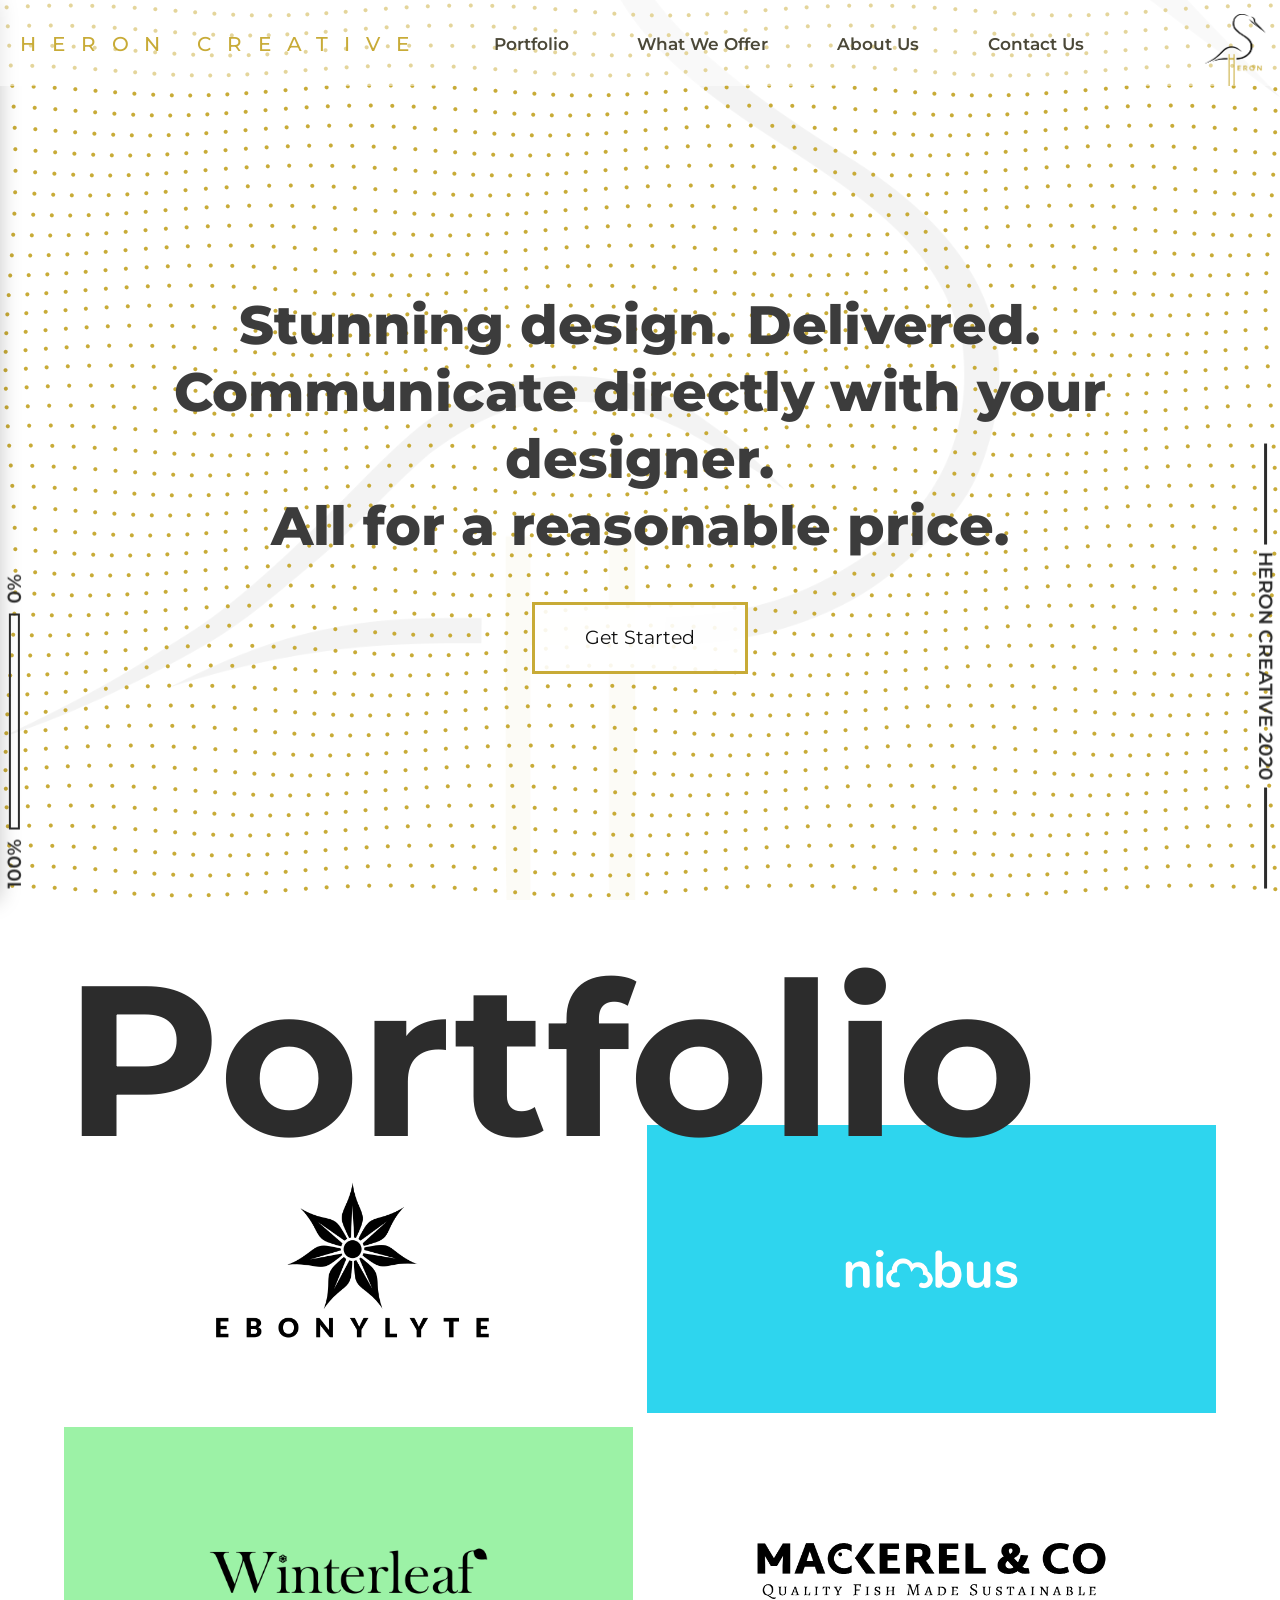
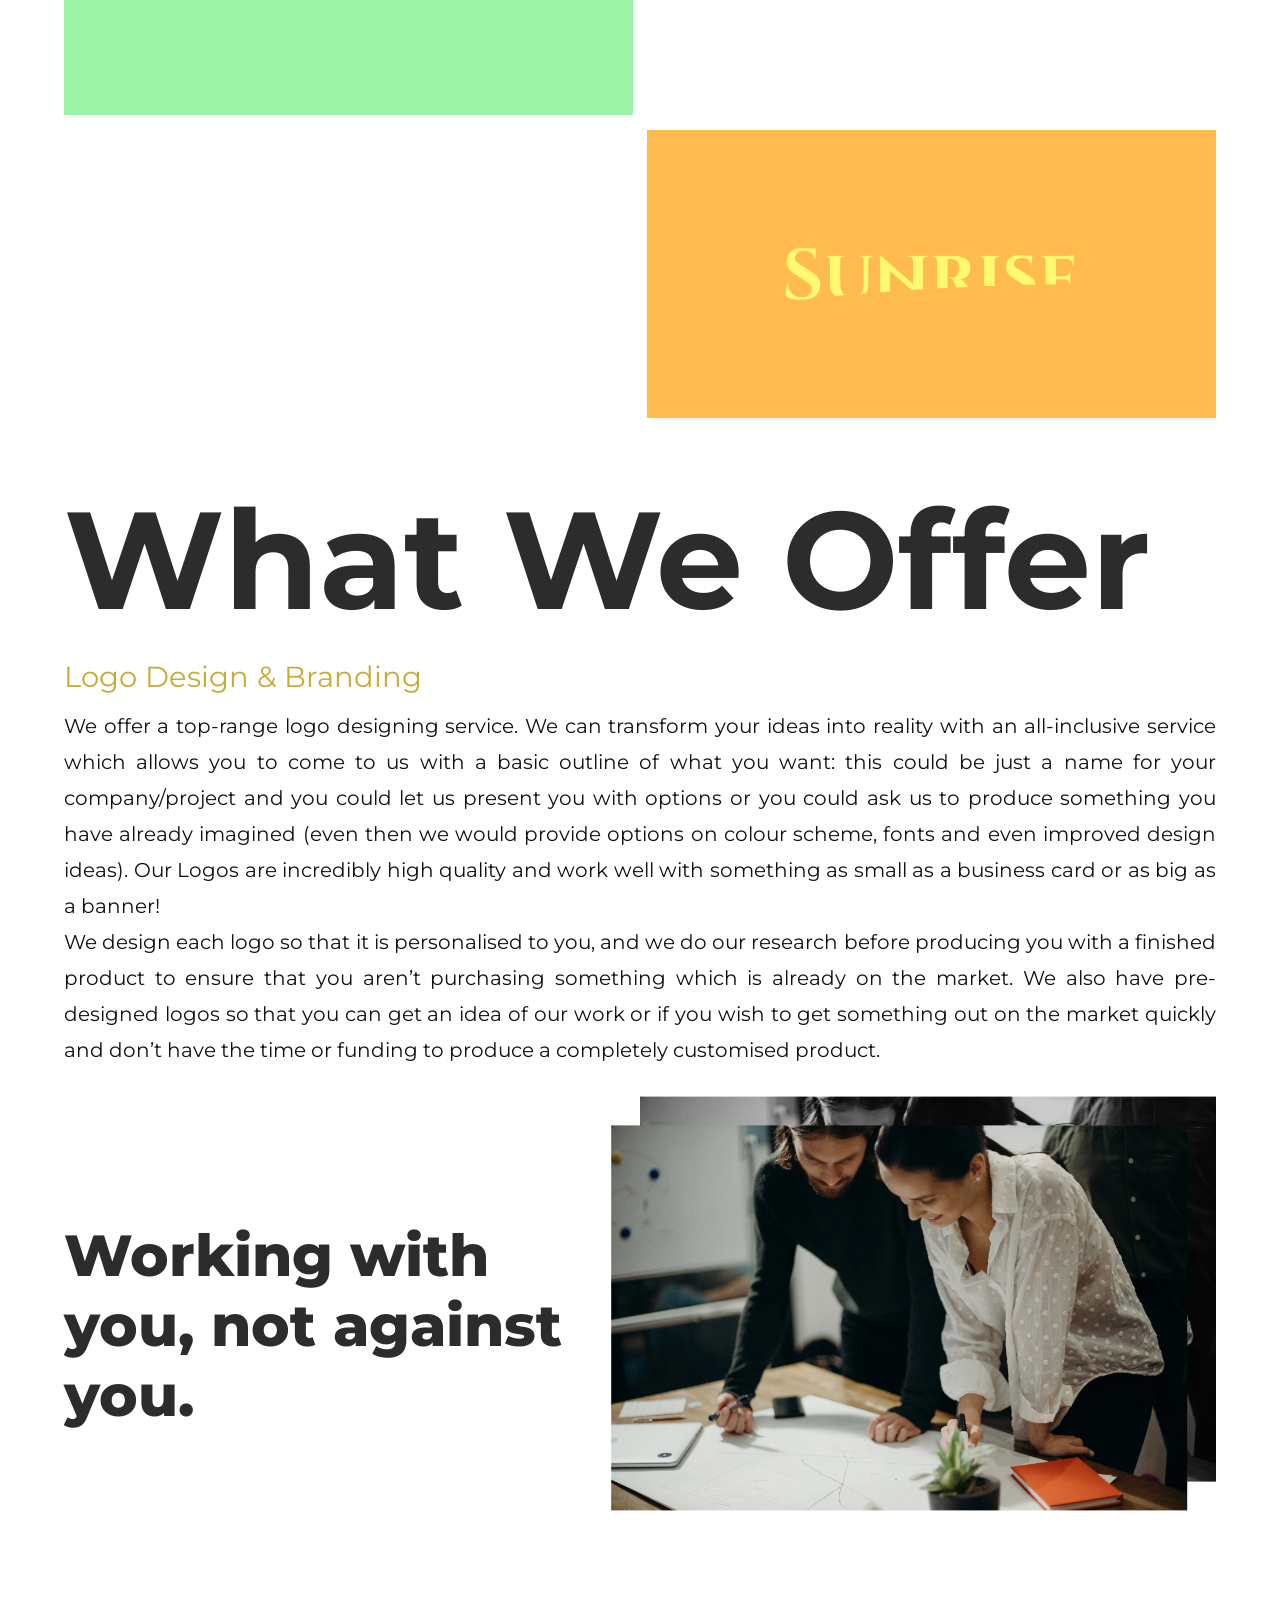
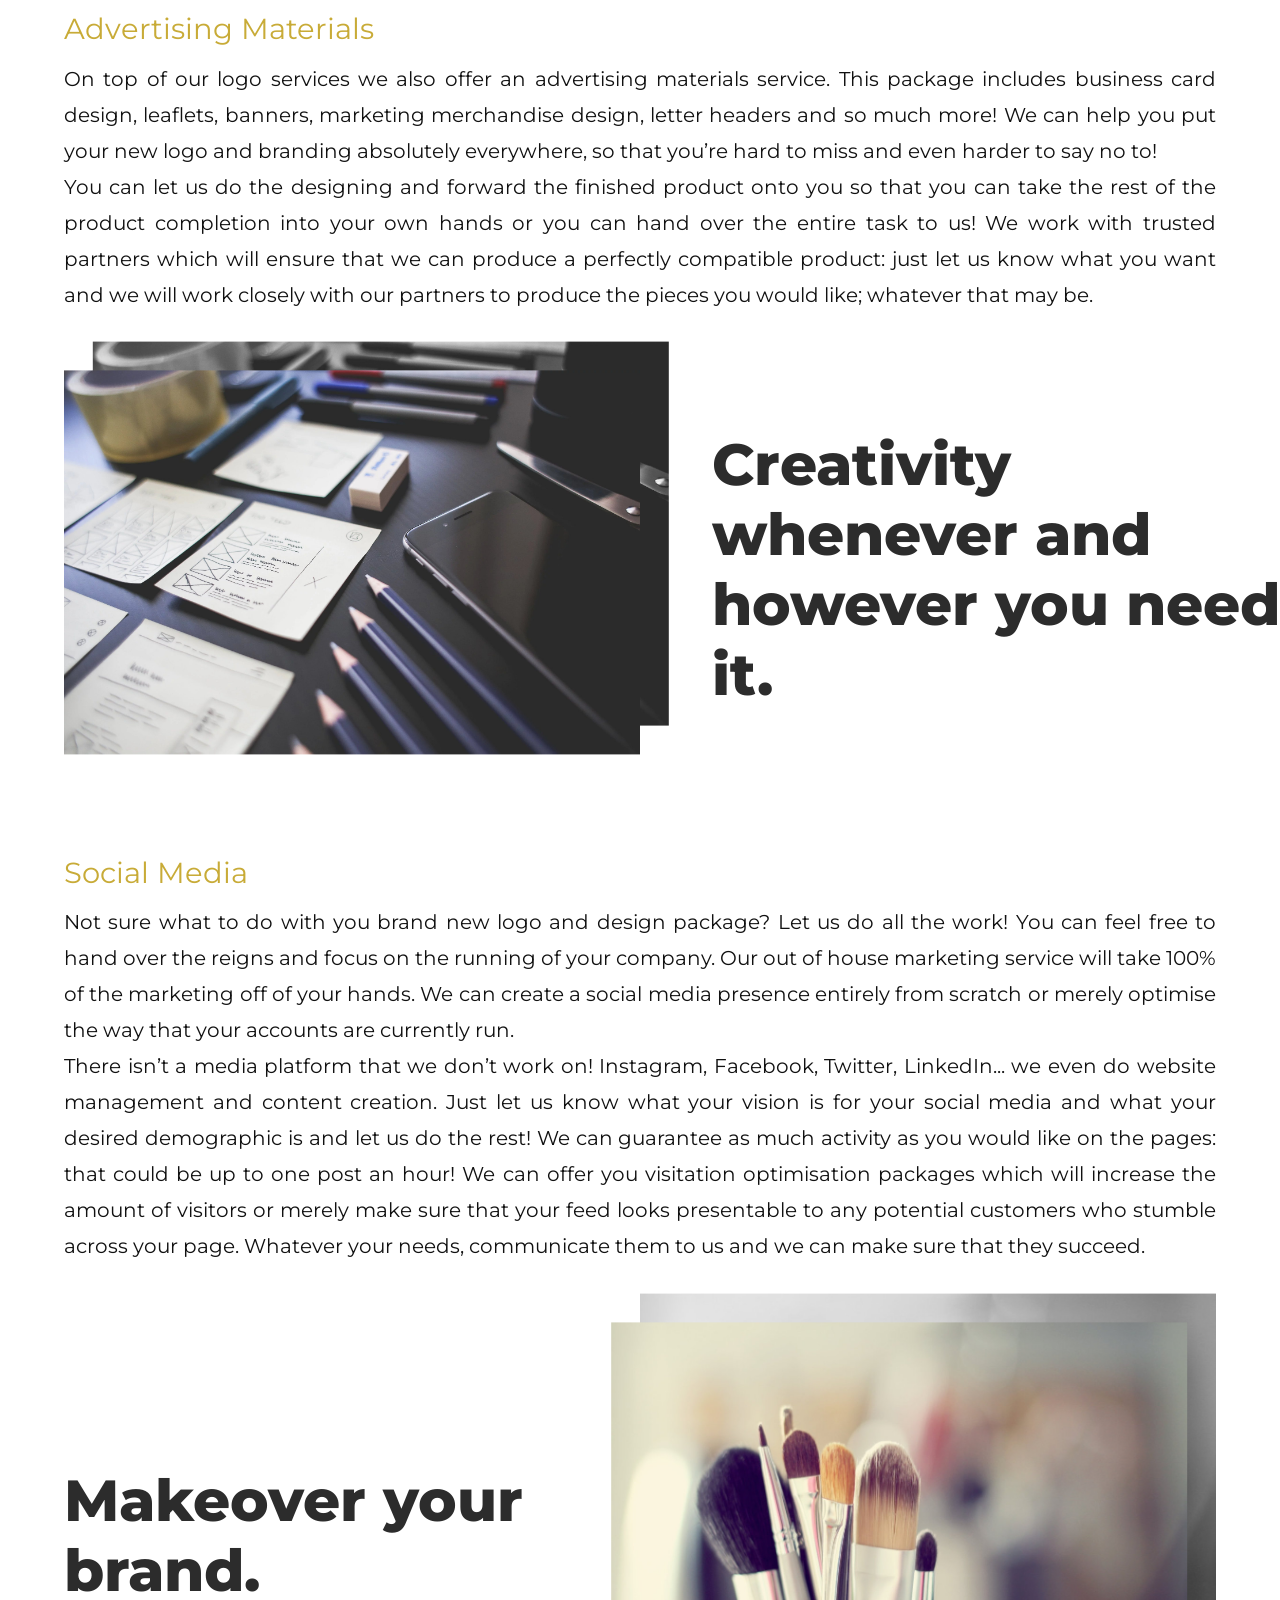
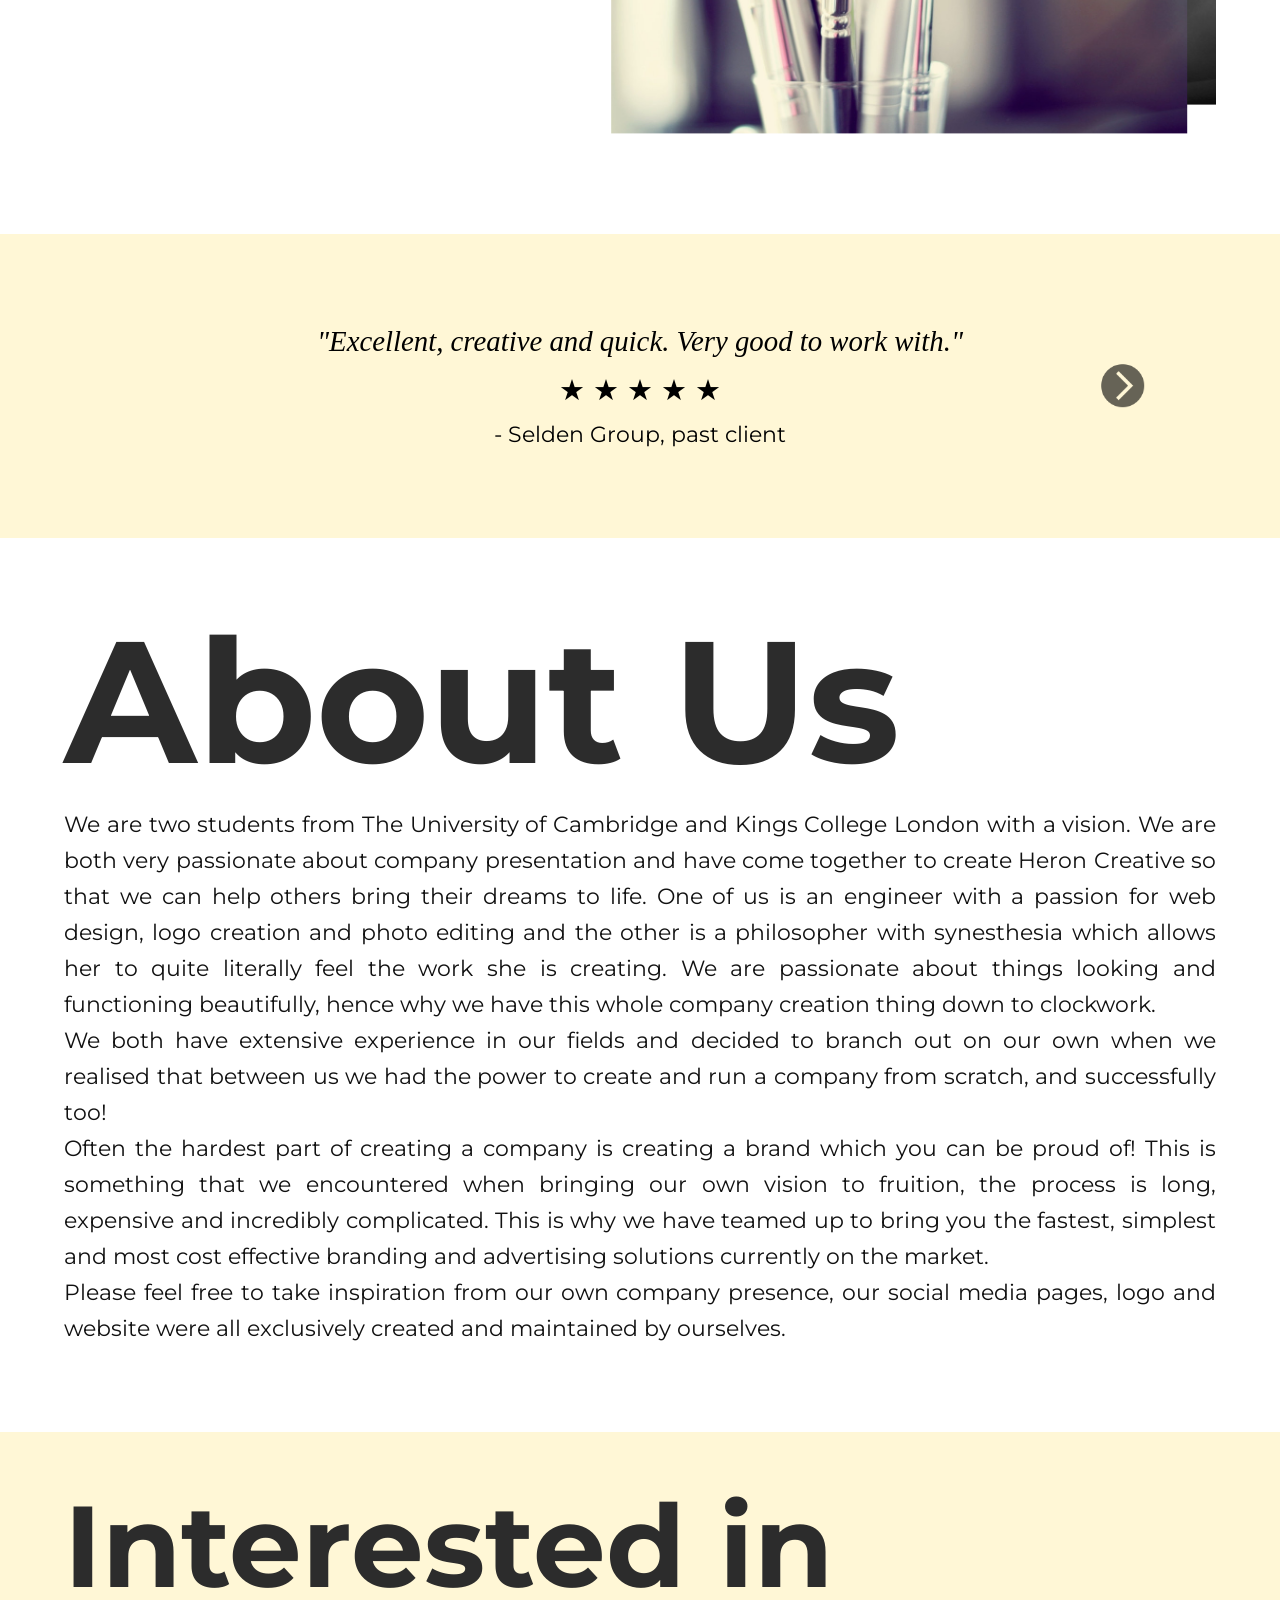
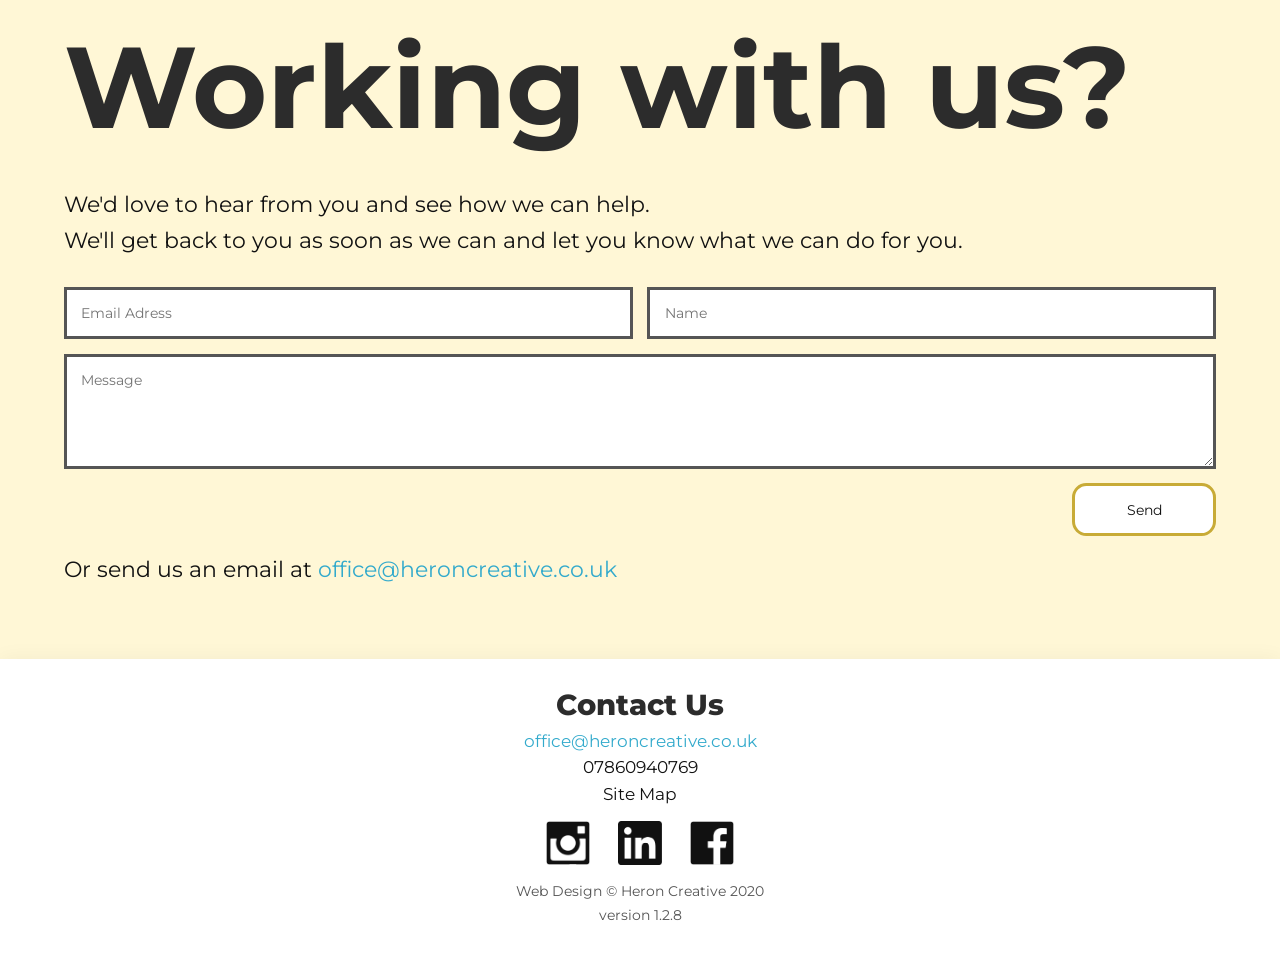
==== index.html @ 0bed07b4 "appear" ====
<!-- Heron Creative 2020 -->

<!DOCTYPE html>

<html>

<head>
	<title> Heron Creative </title>
	
	<link href="https://fonts.googleapis.com/css?family=Montserrat:300,400,600,800&display=swap" rel="stylesheet">

	<link href="css/style1.css" rel="stylesheet">

	<link href="css/hamburgers.css" rel="stylesheet">
	
	<link rel="apple-touch-icon" sizes="180x180" href="assets/apple-touch-icon.png">
	<link rel="icon" type="image/png" sizes="32x32" href="assets/favicon-32x32.png">
	<link rel="icon" type="image/png" sizes="16x16" href="assets/favicon-16x16.png">
	<link rel="icon" type="image/png" href="assets/favicon.png" sizes="180x180">
	<link rel="manifest" href="assets/site.webmanifest">
	<link rel="mask-icon" href="assets/safari-pinned-tab.svg" color="#5bbad5">
	<link rel="shortcut icon" href="assets/favicon.ico">
	<meta name="msapplication-TileColor" content="#00aba9">
	<meta name="msapplication-config" content="assets/browserconfig.xml">
	<meta name="theme-color" content="#ffffff">

	<meta charset="utf-8"/>
	
	<meta name="viewport" content="width=device-width, initial-scale=1.0">

	<script src="js/textfit.js"> </script>
	<script src="js/appear.js"> </script>

</head>


<body class="body">

	<div class="fade-in">

	<div class="menu">

		<div class="white-bg">

			<h2> Menu </h2>

			<span class="line"> </span>

			<a href="#portfolio" class="menulink"> Portfolio </a>
			<a href="#what-we-offer" class="menulink"> What We Offer </a>
			<a href="#about-us" class="menulink"> About Us </a>
			<a href="#contact-us" class="menulink"> Contact Us </a>
			
			<span class="line"> </span>

			<div class="socials">

				<a href="https://www.instagram.com/heroncreativeltd/"> 
					<img src="assets/instagram.png"> 
				</a>
				
				<a href="https://www.linkedin.com/company/heron-creative/">
					<img src="assets/linkedin.png">
				</a>

				<a href="https://www.facebook.com/HeronCreativeTM/">
					<img src="assets/facebook.png">
				</a>

			</div>
		</div>
	</div>

	<div class="topbar">

		<div class="topgrid">

		<button class="hamburger hamburger--spin" type="button">
			<span class="hamburger-box">
				<span class="hamburger-inner"></span>
			</span>
		</button>

		<div class="links-bar">

			<a href="https://www.heroncreative.co.uk" class="topname"> <p>HERON CREATIVE</p> </a>

			<a href="#portfolio" class="linkbarlink"> Portfolio </a>
			<a href="#what-we-offer" class="linkbarlink"> What We Offer </a>
			<a href="#about-us" class="linkbarlink"> About Us </a>
			<a href="#contact-us" class="linkbarlink"> Contact Us </a>
		</div>

		<a href="https://www.heroncreative.co.uk" class="toplogo"> <img src="assets/flowRoot77.png" alt="logo" class="toplogo"/> </a>

		</div>

		<script src="js/menu.js"> </script>

	</div>

	<div class="slideInLeft">
	<div class="side-text">

			<span class="line"> </span>
			<p> HERON CREATIVE 2020 </p>
			<span class="line"> </span>

	</div>
	</div>


	<div class="scroll-progress">

			<p> 100% </p>
			<span class="bar-fg"> </span>
			<span class="bar-bg"> </span>
			<p> 0% </p>

			<script src="js/scrollprogress.js"> </script>

	</div>


	<div class="background">

		<canvas id="canvas" width="700" height="1300"> </canvas>

		<script src="js/canvas.js"> </script>

		<div class="background-container">

			<div class="slogan-container">

				<p class="slogan">
				Stunning design. Delivered. <br>
				Communicate directly with your designer. <br>
				All for a reasonable price.
				</p>

				<button type="button" class="get-started" onclick="getStarted()"> Get Started </button>

			</div>
		</div>
	</div>


	<div id="portfolio" class="appear">

		<div class="portfolio-container">

			<h2 id="portfolio-title"> Portfolio </h2>

			<div class="portfolio-grid">
				
				<a href="portfolio/ebonylyte.html"> <div class="item" style="background-image: url(assets/ebonylyte.png);grid-area: a;"> </div> </a>
				<a href="portfolio/nimbus.html"> <div class="item" style="background-image: url(assets/nimbus.png); grid-area: b;"> </div> </a>
				<a href="portfolio/winterleaf.html"> <div class="item" style="background-image: url(assets/winterleaf.png); grid-area: c;"> </div> </a>
				<a href="portfolio/mackerel.html"> <div class="item" style="background-image: url(assets/mackerel.png); grid-area: d;"> </div> </a>
				<a href="portfolio/bihomes.html"> <div class="item" style="background-image: url(assets/bihomes.png); grid-area: e"> </div> </a>
				<a href="portfolio/sunrise.html"> <div class="item" style="background-image: url(assets/sunrise.png); grid-area: f;"> </div> </a>

			</div>
		</div>
	</div>


	<div id="what-we-offer">

		<div class="text-container" class="appear">

			<h2 id="what-we-offer-title"> What We Offer </h2>

			<h3> Logo Design & Branding </h3>

			<p> We offer a top-range logo designing service. We can transform your ideas into reality with an all-inclusive service which allows you to come to us with a basic outline of what you want: this could be just a name for your company/project and you could let us present you with options or you could ask us to produce something you have already imagined (even then we would provide options on colour scheme, fonts and even improved design ideas). Our Logos are incredibly high quality and work well with something as small as a business card or as big as a banner! <br> We design each logo so that it is personalised to you, and we do our research before producing you with a finished product to ensure that you aren’t purchasing something which is already on the market. We also have pre-designed logos so that you can get an idea of our work or if you wish to get something out on the market quickly and don’t have the time or funding to produce a completely customised product. </p>
			
			<div class="double-img appear">
				<h3> Working with you, not against you. </h3>
				<img src="assets/looking.jpg" class="img-2"/>
				<img src="assets/looking.jpg" class="img-1"/>
			</div>

			<h3> Advertising Materials </h3>

			<p> On top of our logo services we also offer an advertising materials service. This package includes business card design, leaflets, banners, marketing merchandise design, letter headers and so much more! We can help you put your new logo and branding absolutely everywhere, so that you’re hard to miss and even harder to say no to! <br> You can let us do the designing and forward the finished product onto you so that you can take the rest of the product completion into your own hands or you can hand over the entire task to us! We work with trusted partners which will ensure that we can produce a perfectly compatible product: just let us know what you want and we will work closely with our partners to produce the pieces you would like; whatever that may be.  </p>

			<div class="double-img-left appear">
				<h3> Creativity whenever and however you need it. </h3>
				<img src="assets/office.jpg" class="img-2"/>
				<img src="assets/office.jpg" class="img-1"/>
			</div>

			<h3> Social Media </h3>

			<p> Not sure what to do with you brand new logo and design package? Let us do all the work! You can feel free to hand over the reigns and focus on the running of your company. Our out of house marketing service will take 100% of the marketing off of your hands. We can create a social media presence entirely from scratch or merely optimise the way that your accounts are currently run. <br> There isn’t a media platform that we don’t work on! Instagram, Facebook, Twitter, LinkedIn... we even do website management and content creation. Just let us know what your vision is for your social media and what your desired demographic is and let us do the rest! We can guarantee as much activity as you would like on the pages: that could be up to one post an hour! We can offer you visitation optimisation packages which will increase the amount of visitors or merely make sure that your feed looks presentable to any potential customers who stumble across your page. Whatever your needs, communicate them to us and we can make sure that they succeed. </p>

			<div class="double-img appear">
				<h3> Makeover your brand. </h3>
				<img src="assets/brushes.jpg" class="img-2"/>
				<img src="assets/brushes.jpg" class="img-1"/>
			</div>

		</div>
	</div>


	<div id="testimonials">

		<div class="quotes-grid" id="quotes-grid">

			<img src="assets/arrowcircle.png" class="left arrow" onclick="scroll_left()" id="left-arrow">

			<div class="quote">
				<p class="text"> "Excellent, creative and quick. Very good to work with." </p>
				<p class="stars"> ★ ★ ★ ★ ★  </p>
				<p class="name"> - Selden Group, past client </p>
			</div>

			<div class="quote offscreen">
				<p class="text"> "This was an absolutely perfect job. It was exactly what I needed, it was completed quickly and expertly and communication was fast. It couldn't have been better." </p>
				<p class="stars"> ★ ★ ★ ★ ★  </p>
				<p class="name"> - Pacific Indigo, past client </p>
			</div>

			<div class="quote offscreen">
				<p class="text"> "Very easy to work with. I recommend this studio!" </p>
				<p class="stars"> ★ ★ ★ ★ ★  </p>
				<p class="name"> - DocuKnight, past client </p>
			</div>

			<div class="quote offscreen">
				<p class="text"> "Excellent work. Very responsive and easy to work with. I will definitely use this studio again." </p>
				<p class="stars"> ★ ★ ★ ★ ★  </p>
				<p class="name"> - Across the Line, past client </p>
			</div>

			<img src="assets/arrowcircle.png" class="right arrow" onclick="scroll_right()" id="right-arrow">

			<script src="js/quotes.js"> </script>

		</div>
	</div>

	<div id="about-us" class="appear">

		<div class="text-container">

			<h2 id="about-us-title"> About Us </h2>

			<p> We are two students from The University of Cambridge and Kings College London with a vision. We are both very passionate about company presentation and have come together to create Heron Creative so that we can help others bring their dreams to life. One of us is an engineer with a passion for web design, logo creation and photo editing and the other is a philosopher with synesthesia which allows her to quite literally feel the work she is creating. We are passionate about things looking and functioning beautifully, hence why we have this whole company creation thing down to clockwork. <br> We both have extensive experience in our fields and decided to branch out on our own when we realised that between us we had the power to create and run a company from scratch, and successfully too! <br> Often the hardest part of creating a company is creating a brand which you can be proud of! This is something that we encountered when bringing our own vision to fruition, the process is long, expensive and incredibly complicated. This is why we have teamed up to bring you the fastest, simplest and most cost effective branding and advertising solutions currently on the market. <br> Please feel free to take inspiration from our own company presence, our social media pages, logo and website were all exclusively created and maintained by ourselves. </p>

		</div>
	</div>

	<div id="contact-us">

		<div class="text-container">

			<h2 id="contact-us-title"> Interested in Working with us? </h2>

			<p class="above-message-form"> We'd love to hear from you and see how we can help. <br> We'll get back to you as soon as we can and let you know what we can do for you. </p>

			<script src="js/form.js"> </script>

			<form class="message-form" action="javascript: submitMessage(email_box1.value, name_box1.value, message_box1.value)">
					<input id="email_box1" class="email-box" placeholder="Email Adress" name="email">
					<input id="name_box1" class="name-box" placeholder="Name" name="name">
					<textarea id="message_box1" class="message-box" placeholder="Message" name="mesage"></textarea>
					<input class="message-send-button" type="submit" name="send" value="Send">
				</form>

			<p> Or send us an email at <a href="mailto:office@heroncreative.co.uk"> office@heroncreative.co.uk </a> </p>

		</div>
	</div>

	<footer class="footer_container">

		<div class="footer-grid">

			<h3> Contact Us </h3>

			<p> <a href="mailto:office@heroncreative.co.uk"> office@heroncreative.co.uk </a> </p>
			<p> 07860940769 </p>

			<p> Site Map </p>
	
			<div class="socials">
			
				<a href="https://www.instagram.com/heroncreativeltd/"> 
					<img src="assets/instagram.png"> 
				</a>
				
				<a href="https://www.linkedin.com/company/heron-creative/">
					<img src="assets/linkedin.png">
				</a>

				<a href="https://www.facebook.com/HeronCreativeTM/">
					<img src="assets/facebook.png">
				</a>
			
			</div>

			<p class="small"> Web Design © Heron Creative 2020 </p>
			<p class="small"> version 1.2.8 </p>

		</div>

	</footer>

	</div>
	
</body>

</html>
---- css/style1.css ----
* {
    margin: 0 0;
    padding: 0 0;
    max-width: 100vw;
    box-sizing: border-box;
}

:root {
    --font-multiplier: 1;
    font-size: 0.9em;
    font-family: "Montserrat", sans-serif;
    -ms-text-size-adjust: 100%;
    -webkit-text-size-adjust: 100%;
}

html {
    scroll-behavior: smooth;
    scroll-padding-top: 6rem;
    overflow-x: hidden;
    height: 100%;
    position: relative;
}

@media only screen and (max-width: 70em) {

    :root {
        font-size: 0.8em;
    }
}

@media only screen and (max-width: 30em) {

    :root {
        font-size: 0.7em;
    }

}

.body {
    height: 100%;
}

button:focus {
    outline:0;
}

.fade-in {
    animation: 1s linear 0s 1 fade-in;
    display: grid;
    max-width: 100vw;
    scroll-behavior: smooth;
    scroll-padding-top: 6rem;
    overflow-x: hidden;
    position: relative;
}

@keyframes 
fade-in {

    0% {
        opacity:0;
    }

    100% {
        opacity:1;
    }

}

@keyframes
drop-in {

    0% {
        transform: translateY(-3rem);
    }

    100% {
        transform: translateY(0);
    }
}

@keyframes
slide-up-fade {

    0% {
        transform: translateY(10rem);
        opacity: 0;
    }

    100% {
        transform: translateY(0);
        opacity: 1;
    }
}

@keyframes
slideInFromLeft {

  0% {
    transform: translateX(-100%);
  }

  100% {
    transform: translateX(0);
  }

}

.drop-in {
    animation: 1s ease-out 0s 1 drop-in;
}

.slide-up-fade {
    animation: 1s ease-in-out 0s 1 slide-up-fade;
}

.appear {
    opacity: 0;
}

.background {
    position: relative;
    display: inline-block;
    top: 0;
    width: 100%;
    height: 100vh;
    background-image: #FCEAA1;
}

#canvas {
    position: absolute;
    height: 100%;
    width: 100%;
    background-image: url(../assets/flowRoot78.png);
    background-position: center;
    background-repeat: no-repeat;
    background-size: cover;
    font-size: 1em;
}

.background-container {
    position: relative;
    width: 100%;
    height: 100vh;
    display: grid;
}

.slogan-container {
    width: 100%;
    max-width: calc(100vw - 4rem);
    align-self: center;
    display: grid;
    margin: 6rem 2rem 0 2rem;
    animation: 1s ease-out 0s 1 slideInFromLeft;
}

.slogan {
    font-size: calc(2vw + 2rem);
    font-weight: 800;
    color: #3c3c3c;
    padding: 1.5rem;
    text-align:center;
}

.get-started {
    margin: 1.5rem;
    margin-bottom: 3rem;
    background-color: rgba(255,255,255,0.9);
    border: 3px solid #c8ab37;
    font-size: 1.3rem;
    font-family: "Montserrat";
    color: #111111;
    height: 5rem;
    width: 15rem;
    align-self: end;
    justify-self:center;
    transition: border-color 0.12s;
    cursor: pointer;
    z-index: 9;
}

.get-started:hover{
    border-color: #867114;
}

.topbar {
    position: fixed;
    top: 0;
    display: grid;
    width: 100%;
    background-color: rgba(255,255,255,0.5);
    z-index: 11;
    animation: 1s ease-out 0s 1 drop-in;
}

.topgrid {
    display: inline-grid;
}

.hamburger {
    display: block;
    justify-self: left;
    grid-row: 1;
    grid-column: 1;
    align-self: center;
    height: 6rem;
    z-index: 14;
}

.links-bar {
    display: grid;
    grid-gap: 2rem;
    align-self: center;
    overflow-x: visible;
    grid-row: 1;
    grid-column: 2;
}

.links-bar .linkbarlink {
    display: none;
    font-size: 1.2rem;
    font-weight: 600;
    text-decoration: none;
    color: #4b4838;
    grid-row: 1;
    justify-self: center;
    align-self: center;
    transition: color 0.22s;
}

.links-bar .linkbarlink:hover {
    color: #c8ab37;
}

.links-bar .topname {
    grid-row: 1;
    grid-column: 1;
    display: block;
    justify-self: center;
    align-self: center;
    font-size: 1.4rem;
    font-weight: 500;
    letter-spacing: 1.1rem;
    text-decoration: none;
    color: #c8ab37;
    text-align: center;
}

.toplogo {
    display: block;
    grid-row: 1;
    grid-column: 3;
    margin: 0.5rem auto;
    height: 5rem;
    justify-self: right;
    align-self: center;
    margin-right: 0.5rem;
}

@media only screen and (min-width: 75em) {

    .links-bar {
        grid-column-start: 1;
        grid-column-end: 3;
    }

    .links-bar .linkbarlink {
        display: block;
    }

    .hamburger {
        display: none;
    }
}

.lock-scroll {
    overflow: hidden;
}

.menu {
    height: 100%;
    width: 100%;
    position: fixed;
    z-index: 10;
    left: -100%;
    background-color: white;
    overflow-x: hidden;
    display: grid;
    justify-content: center;
    align-content: center;
    transform: none;
    -webkit-transform: none;
    transition: transform 0.22s linear;
    will-change: transform;
    box-shadow: 0 0 20px rgba(0,0,0,0.22);
    overflow: hidden;
}

.menu-open {
    transform: translateX(100%);
    -webkit-transform: translateX(100%);
}

.menu .white-bg {
    display: grid;
    background-color: white;
    padding: 4rem 2rem;
    box-shadow: 0;
}

.menu h2 {
    font-size: 4.5rem;
    color: #2c2c2c;
    justify-self: center;
}

.menu h3 {
    font-size: 2rem;
    font-weight: normal;
    letter-spacing: 0.4rem;
    padding: 1rem 1rem;
    color: #c8ab37;
    justify-self: center;
}

.menu a {
    padding: 1rem 1rem;
    text-decoration: none;
    font-size: 2.5rem;
    font-weight: normal;
    color: #2C1A00;
    display: block;
    transition: 0.22s;
    justify-self: center;
}

.menu a:hover {
    color: #c8ab37;
}

.menu .line {
    height: 0.15rem;
    width: 17rem;
    background-color: #2C1A00;
    margin: 1rem;
    margin-bottom: 0.75rem;
    justify-self: center;
}

.menu .socials {
    padding: 1rem;
    width: auto;
}

.menu .socials a {
    padding: 0;
}

.side-text {

    display: grid;
    position: fixed;
    z-index: 9;
    grid-gap: 0.5rem;
    bottom: 0;
    right: 0;
    transform: translateX(50%) translateX(-1rem) rotateZ(90deg) translateX(-50%);
}

.side-text .line {

    align-self: center;
    width: 7rem;
    height: 0.2rem;
    background-color: #2c2c2c;
    grid-row: 1;
}

.side-text p {

    font-family: Montserrat, sans-serif;
    font-size: 1.3rem;
    font-weight: 600;
    grid-row: 1;
    color: #2c2c2c;
}

.scroll-progress {

    display: grid;
    position: fixed;
    z-index: 9;
    grid-gap: 0.7rem;
    bottom: 0;
    left: 0;
    transform: translateX(-50%) translateX(1rem) rotateZ(-90deg) translateX(50%);
}

.scroll-progress p {

    font-family: Montserrat, sans-serif;
    font-size: 1.3rem;
    font-weight: 600;
    grid-row: 1;
    color: #2c2c2c;
}

.scroll-progress .bar-bg {

    align-self: center;
    width: 15rem;
    height: 0.7rem;
    background-color: transparent;
    border: 2px solid #2c2c2c;
    grid-row: 1;
    grid-column: 2;
}

.scroll-progress .bar-fg {

    align-self: center;
    justify-self: right;
    width: 1px;
    height: calc(0.7rem - 1px);
    background-color: #2c2c2c;
    grid-row: 1;
    grid-column: 2;
    transform-origin: center right;
    transform: none;
}

#portfolio {
    display: grid;
    margin: 2rem;
    background-color: white;
    width: calc(100vw - 4rem);
}

#portfolio .portfolio-container {
    display: grid;
    width: 100%;
    max-width: 80rem;
    justify-self: center;
}

#portfolio .portfolio-grid {
    display: grid;
    width: 100%;
    max-width: 80rem;
    grid-gap: 1rem;
    justify-self: center;
    grid-template-areas: 
        "a"
        "b"
        "c"
        "d"
        "e"
        "f";
}

#portfolio h2 {
    font-size: 10rem;
    margin-bottom: -4.5rem;
    color: #2c2c2c;
    align-self: end;
    z-index: 1;
}

#portfolio .portfolio-grid .item {
    height: 20rem;
    width: 100%;
    max-width: calc(100vw - 4rem);
    background-position: center;
    background-repeat: no-repeat;
    background-size: cover;
    transition: transform 0.3s;
}

#portfolio .portfolio-grid .item:hover {
    transform: scale(1.05);
}

@media only screen and (min-width: 60em) {

    #portfolio .portfolio-grid {
        grid-template-areas:
            "a b"
            "c d"
            "e f";
    }
}

#what-we-offer {
    width: calc(100vw - 8rem);
    display: grid;
    margin: 2rem 4rem 0 4rem;
    background-color: white;
}

#what-we-offer .text-container {
    max-width: calc(100vw - 8rem);
    display: grid;
    max-width: 80rem;
    justify-self: center;
}

#what-we-offer h2 {
    font-size: 10rem;
    max-width: calc(100vw - 8rem);
    color: #2c2c2c;
    padding-bottom: 1rem;
    word-wrap: none;
}

#what-we-offer h3 {
    max-width: calc(100vw - 8rem);
    font-size: 2rem;
    padding-bottom: 1rem;
    color: #c8ab37;
    font-weight: normal;
}

#what-we-offer p {
    max-width: calc(100vw - 8rem);
    padding-bottom: 3rem;
    color: #111111;
    font-size: 1.4rem;
    line-height: 2.5rem;
    text-align: justify;
}

#what-we-offer img {
    width: 100%;
    padding-bottom: 3rem;
}

#what-we-offer .double-img {
    max-width: calc(100vw - 8rem);
    display: grid;
    grid-template-columns: 100%;
    margin-bottom: 5rem;
    align-items: center;
}

#what-we-offer .double-img h3 {
    font-size: 4rem;
    color: #2c2c2c;
    font-weight: 800;
    grid-column: 1;
    grid-row: 2;
    padding: 0;
    margin: 0;
    padding-right: 3.5rem;
    align-self: center;
}

#what-we-offer .double-img img {
    padding: 0 0 3rem 0;
    margin: 0;
    display: block;
    grid-column: 1;
    grid-row: 1;
    align-self: center;
    justify-self: center;
    max-width: 40rem;
}

#what-we-offer .double-img .img-1 {
    transform: translateX(-2rem) translateY(1rem);
    z-index: 1;
}

#what-we-offer .double-img .img-2 {
    transform: translateX(0) translateY(-1rem);
    z-index: 0;
    filter: grayscale(100%);
}

@media only screen and (min-width: 60em) {

    #what-we-offer .double-img {
        grid-template-columns: 50% 50%;
    }

    #what-we-offer .double-img img {
        grid-column: 2;
        grid-row: 1;
    }

    #what-we-offer .double-img h3 {
        grid-row: 1;
    }
}

#what-we-offer .double-img-left {
    max-width: calc(100vw - 8rem);
    display: grid;
    grid-template-columns: 100%;
    margin-bottom: 5rem;
    grid-gap: 0 5rem;
    align-items: center;
}

#what-we-offer .double-img-left h3 {
    font-size: 4rem;
    color: #2c2c2c;
    font-weight: 800;
    grid-column: 1;
    grid-row: 2;
    padding: 0;
    margin: 0;
    align-self: center;
    justify-self: center;
}

#what-we-offer .double-img-left img {
    padding: 0 0 3rem 0;
    margin: 0;
    display: block;
    grid-column: 1;
    grid-row: 1;
    align-self: center;
    justify-self: center;
    max-width: 40rem;
}

#what-we-offer .double-img-left .img-1 {
    transform: translateX(0rem) translateY(1rem);
    z-index: 1;
}

#what-we-offer .double-img-left .img-2 {
    transform: translateX(2rem) translateY(-1rem);
    z-index: 0;
    filter: grayscale(100%);
}

@media only screen and (min-width: 60em) {

    #what-we-offer .double-img-left {
        grid-template-columns: 50% 50%;
    }

    #what-we-offer .double-img-left h3 {
        grid-row: 1;
        grid-column: 2;
    }
}

#testimonials {
    background-color: #FFF7D6;
    display: grid;
}

#testimonials .quotes-grid {
    justify-self: center;
    padding: 4rem 0;
    display: grid;
    justify-content: stretch;
    width: calc(100% - 6rem);
    max-width: 70rem;
    align-items: center;
    grid-gap: 2rem;
}

#testimonials .arrow {
    width: 3rem;
    grid-row: 1;
    opacity: 0.6;
    cursor: pointer;
    transition: opacity 0.22s;
}

#testimonials .arrow:hover {
    opacity: 0.8;
}

#testimonials .right {
    justify-self: right;
    transform: rotateZ(180deg);
}

#testimonials .quote {
    grid-row: 1;
    grid-column: 2;
    display: grid;
    justify-content: center;
    grid-gap: 1rem;
    transition: transform 0.5s;
}

@media (max-width: 50em) {

    #testimonials .arrow {
        grid-row: 2;
        grid-column: 1;
        justify-self: center;
        transform: translateX(-3rem);
    }

    #testimonials .right {
        justify-self: center;
        transform: translateX(3rem) rotateZ(180deg);
    }

    #testimonials .quote {
        grid-column: 1;
    }
}

#testimonials .quote p {
    text-align: center;
}

#testimonials .quote .text {
    font-size: 2rem;
    font-family: Georgia;
    font-style: italic;
}

#testimonials .quote .stars {
    font-size: 2rem;
}

#testimonials .quote .name {
    font-size: 1.5rem;
}

#about-us {
    display: grid;
    padding: 4rem;
    background-color: white;
}

#about-us .text-container {
    display: grid;
    max-width: 80rem;
    justify-self: center;
    grid-gap: 3rem;
}

#about-us h2 {
    font-size: 10rem;
    margin-bottom: -3rem;
    color: #2c2c2c;
}

#about-us p {
    padding-bottom: 2rem;
    color: #111111;
    font-size: 1.5rem;
    line-height: 2.5rem;
    text-align: justify;
}

#contact-us {
    display: grid;
    padding: 3rem;
    background-color: #FFF7D6;
}

#contact-us .text-container {
    display: grid;
    width: 100%;
    max-width: 80rem;
    justify-self: center;
}

#contact-us h2 {
    font-size: 7rem;
    padding-bottom: 2rem;  
    color: #2c2c2c;
}

#contact-us p {
    padding-bottom: 2rem;
    color: #111111;
    font-size: 1.5rem;
    line-height: 2.5rem;
    text-align: left;
}

#contact-us form {
    display: grid;
    grid-gap: 1rem;
    width: 100%;
}

#contact-us form input {
    min-width: 0;
    padding: 1rem;
    border: 3px solid #555555;
    font-size: 1rem;
    font-family: Montserrat;
    color: #111111;
    background-color: white;
}

#contact-us form textarea {
    height: 8rem;
    min-width: 0;
    padding: 1rem;
    border: 3px solid #555555;
    font-size: 1rem;
    font-family: Montserrat;
    color: #111111;
    background-color: white;
}

#contact-us form .email-box {
    grid-row: 1;
    grid-column: 1;
}

#contact-us form .name-box {
    grid-row: 1;
    grid-column: 2;
}

#contact-us form .message-box {
    grid-row: 2;
    grid-column-start: 1;
    grid-column-end: 3;
}

#contact-us form .message-send-button {
    grid-row: 3;
    grid-column: 2;
    width: 10rem;
    margin-bottom: 1rem;
    justify-self: right;
    border-radius: 1rem;
    border: 3px solid #c8ab37;
    cursor:pointer;
}

@media only screen and (max-width: 40em) {

    #contact-us form .email-box {
        grid-row: 1;
        grid-column-start: 1;
        grid-column-end: 3;
    }

    #contact-us form .name-box {
        grid-row: 2;
        grid-column-start: 1;
        grid-column-end: 3;
    }

    #contact-us form .message-box {
        grid-row: 3;
        grid-column-start: 1;
        grid-column-end: 3;
    }

    #contact-us form .message-send-button {
        grid-row: 4;
        grid-column: 2;
    }
}

#contact-us a {
    color: #33aacc;
    text-decoration: none;
}

footer {
    background-color: white;
    display: grid;
}

.footer_container {
    padding: 2rem;
    background-color: white;
    display: grid;
    justify-items: center;
    box-shadow: 0 0 20px rgba(0,0,0,0.05);
}

.footer-grid h3 {
    font-weight: 800;
    font-size: 2rem;
    color: #2c2c2c;
    text-align: center;
    padding-bottom: 0.3rem;
}

.footer_container a {
    color: #33aacc;
    text-decoration: none;
}

.footer_container p {
    padding: 0.2rem;
    font-size: 1.2rem;
    color: #111111;
    text-align: center;
}

.footer_container .small {
    padding: 0.2rem;
    font-size: 1rem;
    color: #555555;
    text-align: center;
}

.socials {
    width: 100%;
    margin-top: 1rem;
    margin-bottom: 1rem;
    display: grid;
    grid-template: 3rem / repeat(3, 3rem);
    justify-items: center;
    justify-content: center;
    grid-auto-flow: column;
    column-gap: 2rem;
    background-color: white;
}

.socials img {
    display: block;
    height: 3rem;
    width: 3rem;
    background-color: #111111;
    transition: background-color 0.3s;
}

.socials img:hover {
    background-color: #c8ab37;
}

.footer_container .socials {
    grid-row: 2;
    grid-column: 1;
}


.description {
    display: grid;
    padding: 8rem 4rem 1rem 4rem;
    justify-self: center;
    width: 100%;
    max-width: 80rem;
}

.description h2 {
    font-size: 3rem; 
    color: #2c2c2c;
}

.description h3 {
    font-size: 1.2rem; 
    color: #c8ab37;
    font-weight: 400;
    letter-spacing: 1.1rem;
    padding-bottom: 2rem;
}

.description p {
    font-size: 1.2rem;
    line-height: 2rem;
}

.images {
    display: grid;
    width: 100%;
    height: 80rem;
    margin: 3rem;
    max-width: 80rem;
    grid-gap: 1rem;
    justify-items: center;
    justify-self: center;
    grid-template-areas: 
    "a a b b"
    "a a b b"
    "c c b b"
    "d e e e"
    "d e e e";
}

.images .item {
    height: 100%;
    width: 100%;
    background-color: grey;
    background-position: center;
    background-repeat: no-repeat;
    background-size: cover;
}

.back {
    display: grid;
    width: 100%;
    padding: 2rem 4rem 4rem 4rem;
    max-width: 80rem;
    justify-items: left;
    justify-self: center;
}

.back a {
    display: grid;
    grid-gap: 1.2rem;
    text-decoration: none;
    transition: transform 0.22s;
}

.back a:hover {
    transform: translateX(-1rem);
}

.back img {
    height: 3rem;
    opacity: 0.85;
    align-self: center;
}

.back h3 {
    grid-row: 1;
    grid-column: 2;
    font-size: 3rem;
    color: #2c2c2c;
}
---- css/hamburgers.css ----
/*!
 * Hamburgers
 * @description Tasty CSS-animated hamburgers
 * @author Jonathan Suh @jonsuh
 * @site https://jonsuh.com/hamburgers
 * @link https://github.com/jonsuh/hamburgers
 */
.hamburger {
  padding: 1rem;
  cursor: pointer;
  transition-property: opacity, filter;
  transition-duration: 0.15s;
  transition-timing-function: linear;
  font: inherit;
  color: inherit;
  text-transform: none;
  background-color: transparent;
  border: 0;
  margin: 0;
  overflow: visible; }
  .hamburger:hover {
    opacity: 0.7; }
  .hamburger.is-active:hover {
    opacity: 0.7; }
  .hamburger.is-active .hamburger-inner,
  .hamburger.is-active .hamburger-inner::before,
  .hamburger.is-active .hamburger-inner::after {
    background-color: #4F4F4F; }

.hamburger-box {
  width: 3rem;
  height: 3rem;
  display: block;
  position: relative; }

.hamburger-inner {
  display: block;
  top: 50%;
  margin-top: -0.2rem; }
  .hamburger-inner, .hamburger-inner::before, .hamburger-inner::after {
    width: 3rem;
    height: 0.2rem;
    background-color: #4F4F4F;
    border-radius: 2px;
    position: absolute;
    transition-property: transform;
    transition-duration: 0.15s;
    transition-timing-function: ease; }
  .hamburger-inner::before, .hamburger-inner::after {
    content: "";
    display: block; }
  .hamburger-inner::before {
    top: -1rem; }
  .hamburger-inner::after {
    bottom: -1rem; }

/*
   * Spin
   */
.hamburger--spin .hamburger-inner {
  transition-duration: 0.22s;
  transition-timing-function: cubic-bezier(0.55, 0.055, 0.675, 0.19); }
  .hamburger--spin .hamburger-inner::before {
    transition: top 0.1s 0.25s ease-in, opacity 0.1s ease-in; }
  .hamburger--spin .hamburger-inner::after {
    transition: bottom 0.1s 0.25s ease-in, transform 0.22s cubic-bezier(0.55, 0.055, 0.675, 0.19); }

.hamburger--spin.is-active .hamburger-inner {
  transform: rotate(225deg);
  transition-delay: 0.12s;
  transition-timing-function: cubic-bezier(0.215, 0.61, 0.355, 1); }
  .hamburger--spin.is-active .hamburger-inner::before {
    top: 0;
    opacity: 0;
    transition: top 0.1s ease-out, opacity 0.1s 0.12s ease-out; }
  .hamburger--spin.is-active .hamburger-inner::after {
    bottom: 0;
    transform: rotate(-90deg);
    transition: bottom 0.1s ease-out, transform 0.22s 0.12s cubic-bezier(0.215, 0.61, 0.355, 1); }
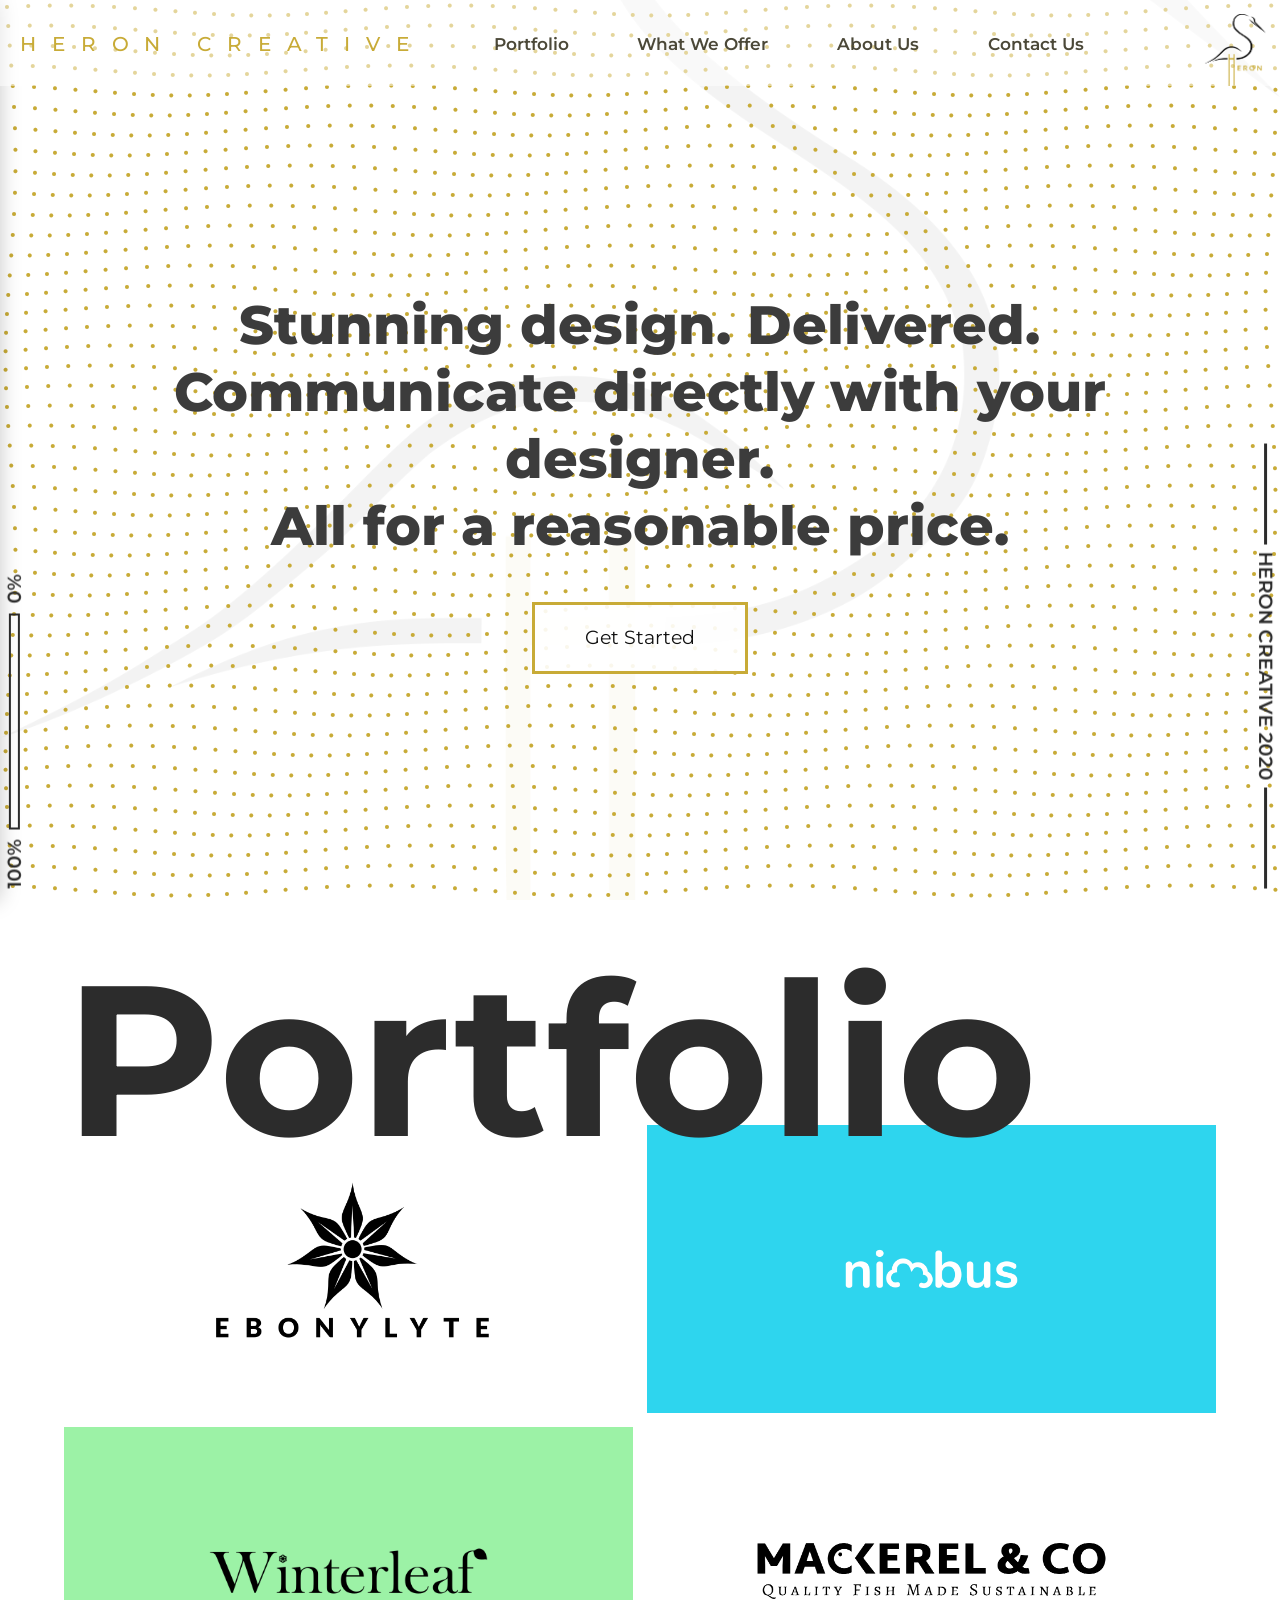
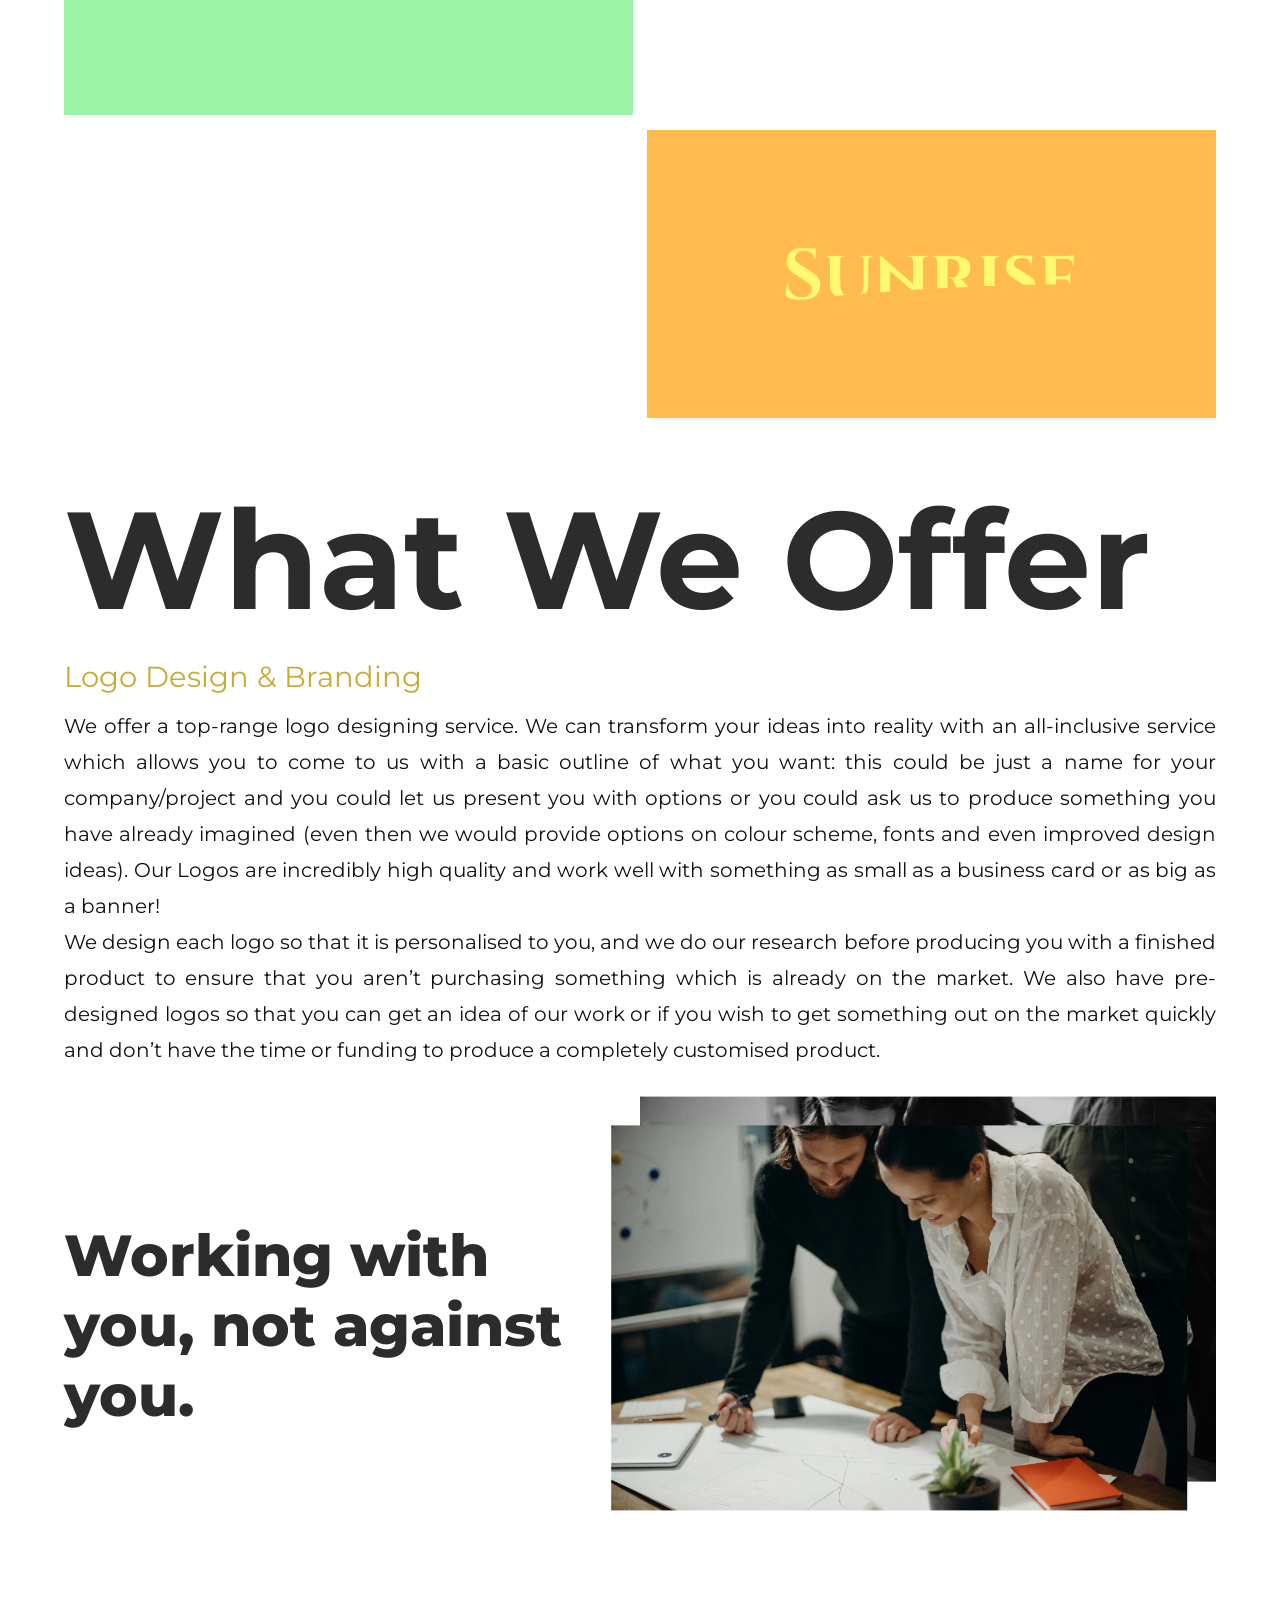
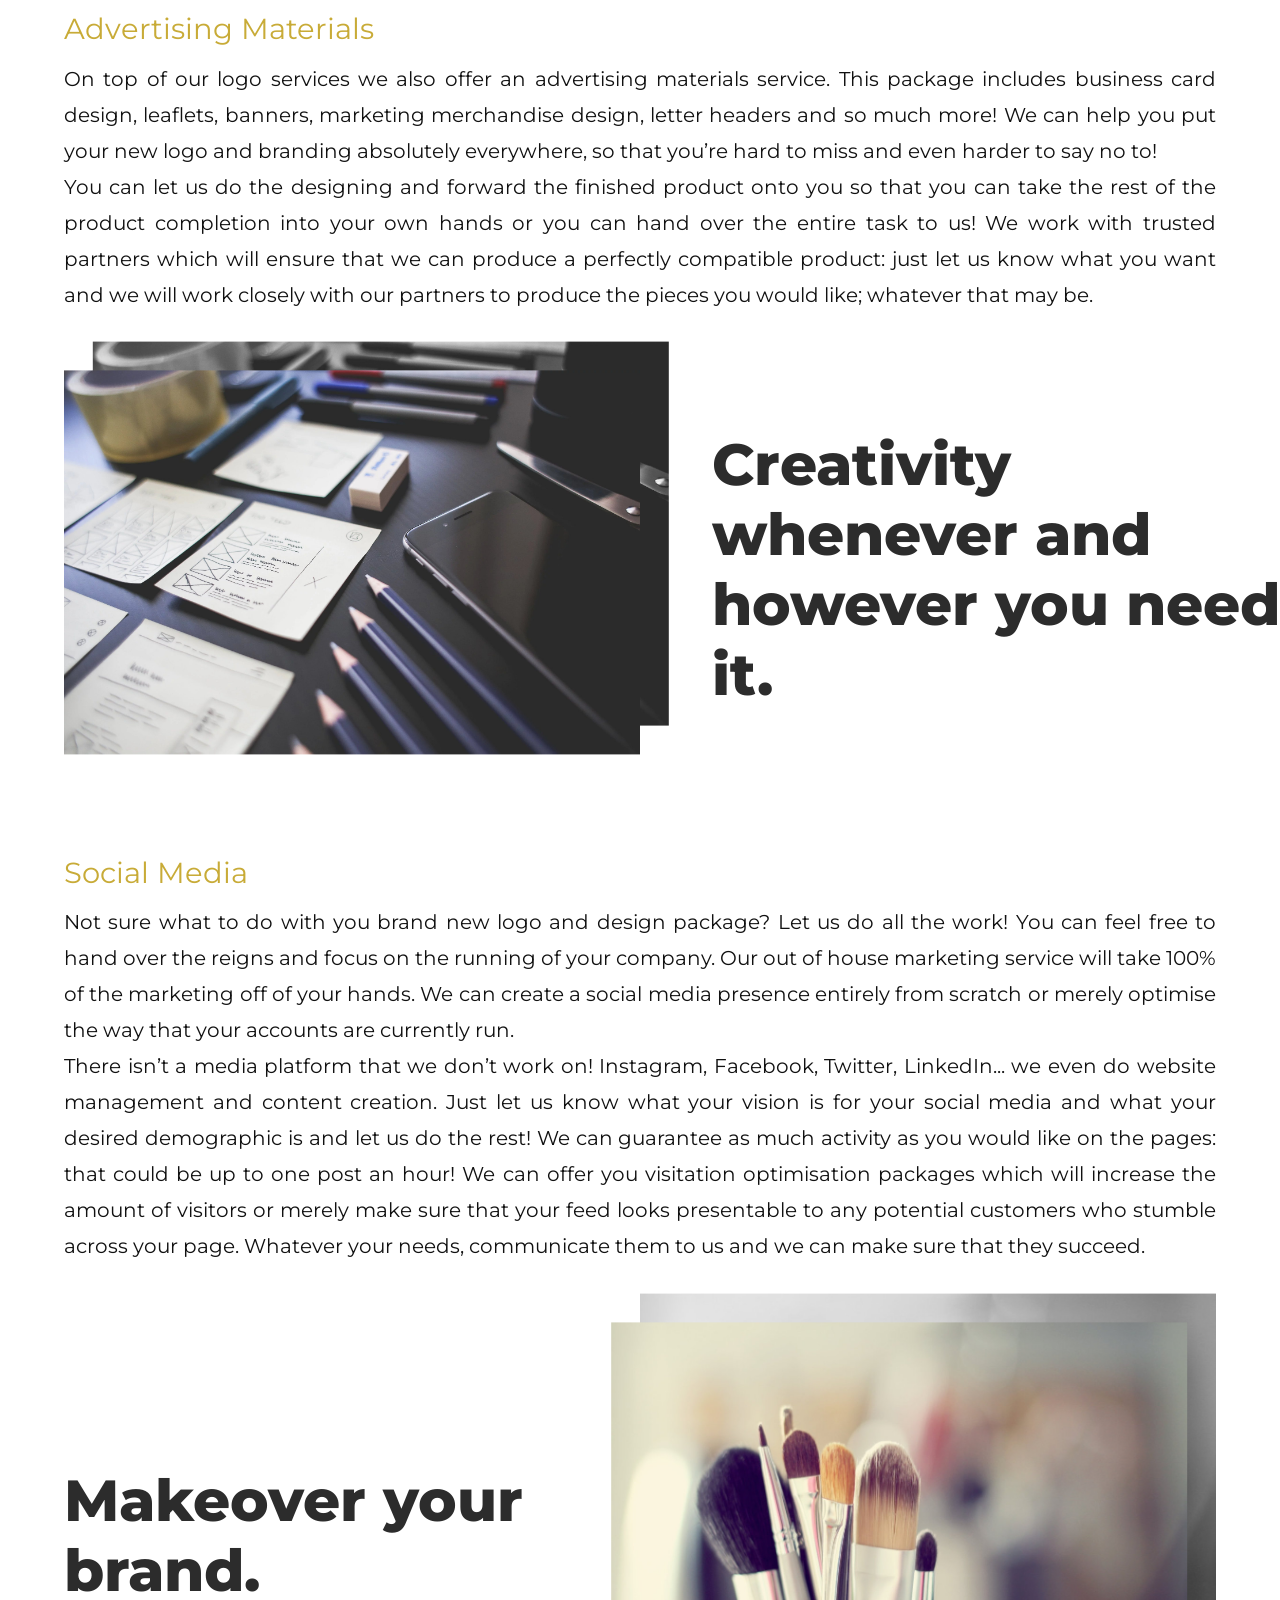
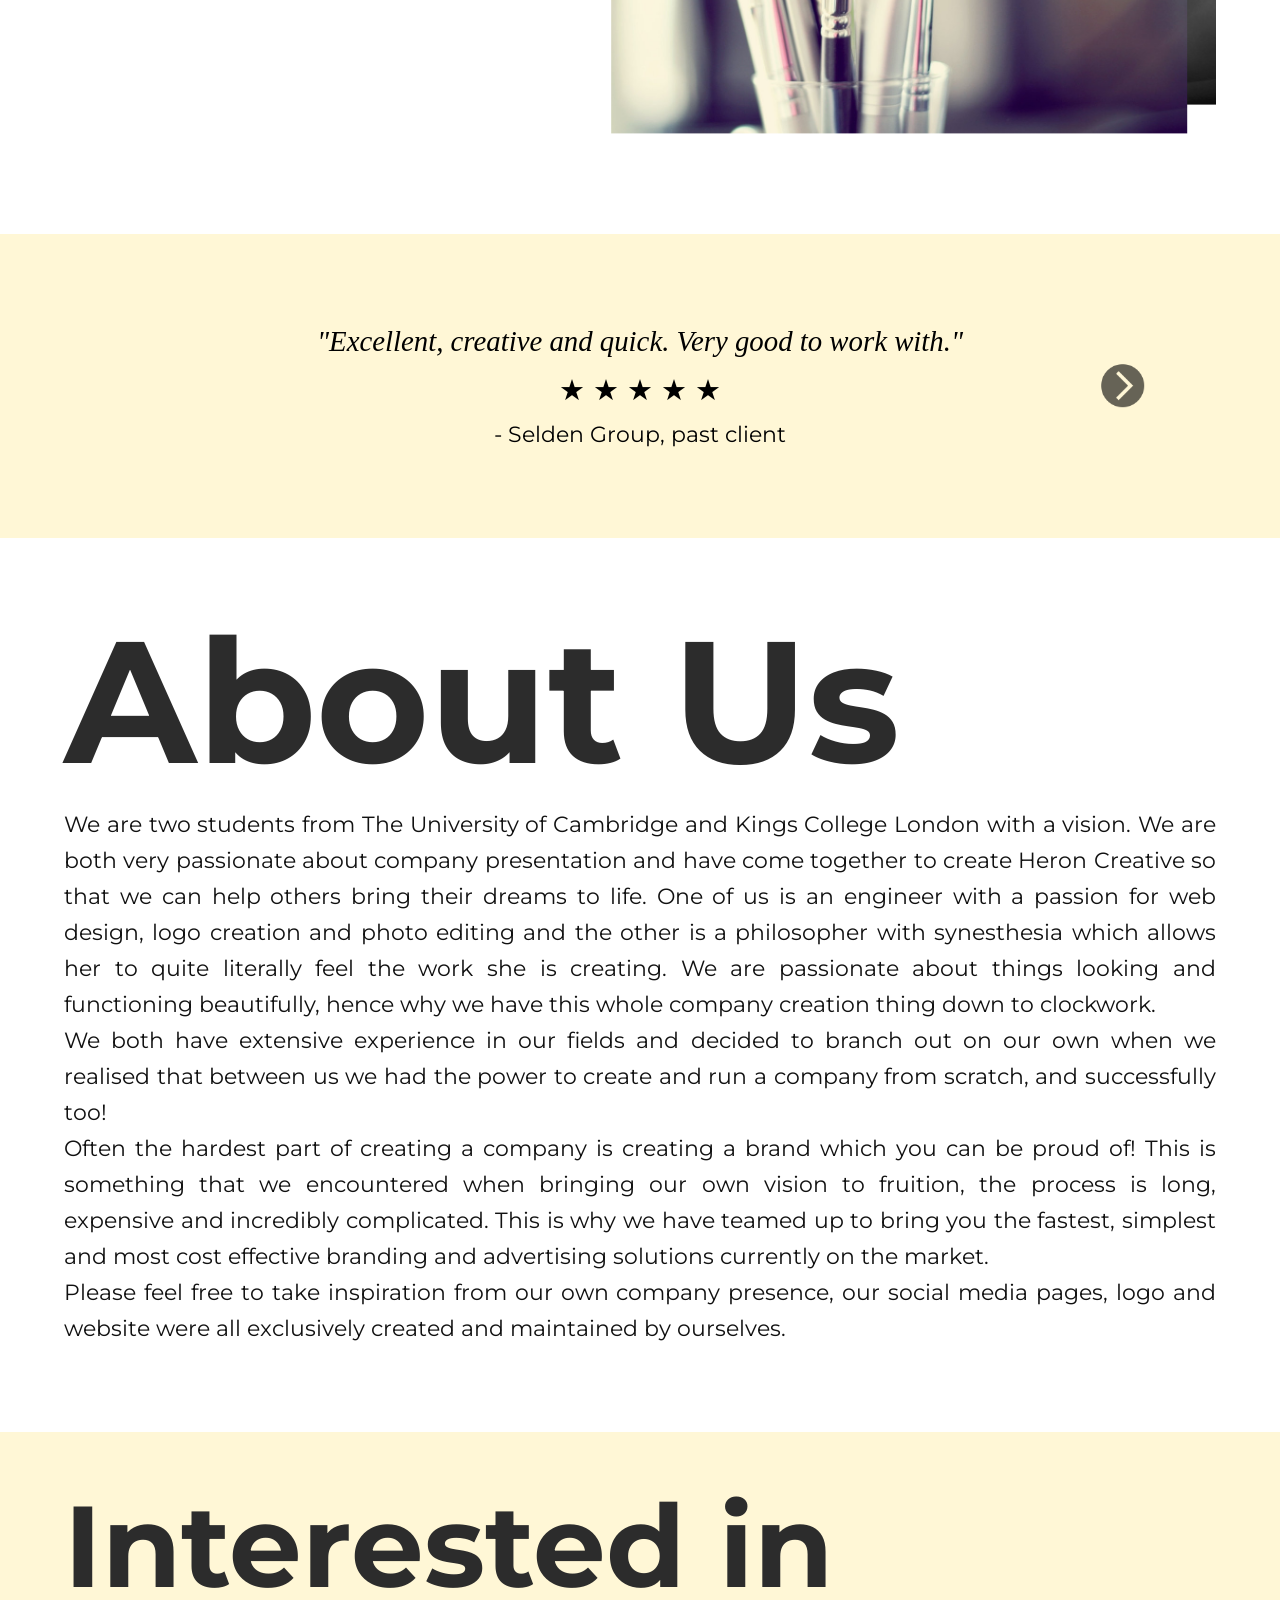
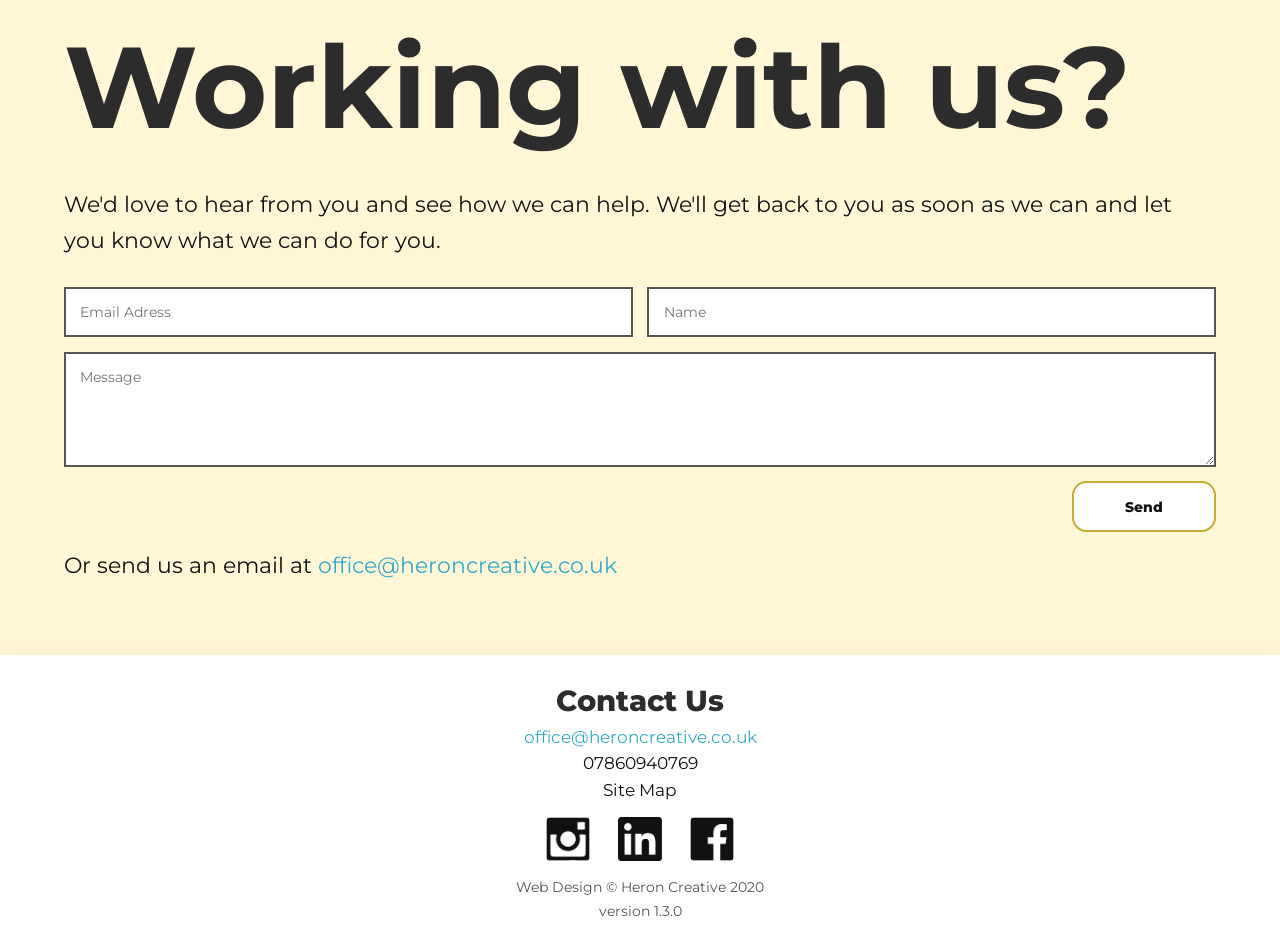
==== commit 26443ad3: "mackerel" ====
--- a/index.html
+++ b/index.html
@@ -169,7 +169,7 @@
 
 		<div class="text-container" class="appear">
 
-			<h2 id="what-we-offer-title"> What We Offer </h2>
+			<h2 id="what-we-offer-title" class="appear"> What We Offer </h2>
 
 			<h3> Logo Design & Branding </h3>
 
@@ -217,19 +217,19 @@
 				<p class="name"> - Selden Group, past client </p>
 			</div>
 
-			<div class="quote offscreen">
+			<div class="quote">
 				<p class="text"> "This was an absolutely perfect job. It was exactly what I needed, it was completed quickly and expertly and communication was fast. It couldn't have been better." </p>
 				<p class="stars"> ★ ★ ★ ★ ★  </p>
 				<p class="name"> - Pacific Indigo, past client </p>
 			</div>
 
-			<div class="quote offscreen">
+			<div class="quote">
 				<p class="text"> "Very easy to work with. I recommend this studio!" </p>
 				<p class="stars"> ★ ★ ★ ★ ★  </p>
 				<p class="name"> - DocuKnight, past client </p>
 			</div>
 
-			<div class="quote offscreen">
+			<div class="quote">
 				<p class="text"> "Excellent work. Very responsive and easy to work with. I will definitely use this studio again." </p>
 				<p class="stars"> ★ ★ ★ ★ ★  </p>
 				<p class="name"> - Across the Line, past client </p>
@@ -259,7 +259,7 @@
 
 			<h2 id="contact-us-title"> Interested in Working with us? </h2>
 
-			<p class="above-message-form"> We'd love to hear from you and see how we can help. <br> We'll get back to you as soon as we can and let you know what we can do for you. </p>
+			<p class="above-message-form"> We'd love to hear from you and see how we can help. We'll get back to you as soon as we can and let you know what we can do for you. </p>
 
 			<script src="js/form.js"> </script>
 
@@ -303,7 +303,7 @@
 			</div>
 
 			<p class="small"> Web Design © Heron Creative 2020 </p>
-			<p class="small"> version 1.2.8 </p>
+			<p class="small"> version 1.3.0 </p>
 
 		</div>
 
--- a/css/style1.css
+++ b/css/style1.css
@@ -83,7 +83,7 @@
 slide-up-fade {
 
     0% {
-        transform: translateY(10rem);
+        transform: translateY(6rem);
         opacity: 0;
     }
 
@@ -111,7 +111,7 @@
 }
 
 .slide-up-fade {
-    animation: 1s ease-in-out 0s 1 slide-up-fade;
+    animation: 0.6s linear 0s 1 slide-up-fade;
 }
 
 .appear {
@@ -686,6 +686,7 @@
     display: grid;
     justify-content: center;
     grid-gap: 1rem;
+    transform: translateX(100vw);
     transition: transform 0.5s;
 }
 
@@ -789,7 +790,7 @@
 #contact-us form input {
     min-width: 0;
     padding: 1rem;
-    border: 3px solid #555555;
+    border: 2px solid #555555;
     font-size: 1rem;
     font-family: Montserrat;
     color: #111111;
@@ -800,7 +801,7 @@
     height: 8rem;
     min-width: 0;
     padding: 1rem;
-    border: 3px solid #555555;
+    border: 2px solid #555555;
     font-size: 1rem;
     font-family: Montserrat;
     color: #111111;
@@ -829,8 +830,10 @@
     width: 10rem;
     margin-bottom: 1rem;
     justify-self: right;
+    font-family: "Montserrat", sans-serif;
+    font-weight: 800;
     border-radius: 1rem;
-    border: 3px solid #c8ab37;
+    border: 2px solid #c8ab37;
     cursor:pointer;
 }
 
@@ -971,6 +974,9 @@
     grid-gap: 1rem;
     justify-items: center;
     justify-self: center;
+}
+
+.grid1 {
     grid-template-areas: 
     "a a b b"
     "a a b b"
@@ -979,6 +985,15 @@
     "d e e e";
 }
 
+.grid2 {
+    grid-template-areas: 
+    "a a b b"
+    "a a b b"
+    "c c b b"
+    "d e e e"
+    "d e e e";
+}
+
 .images .item {
     height: 100%;
     width: 100%;
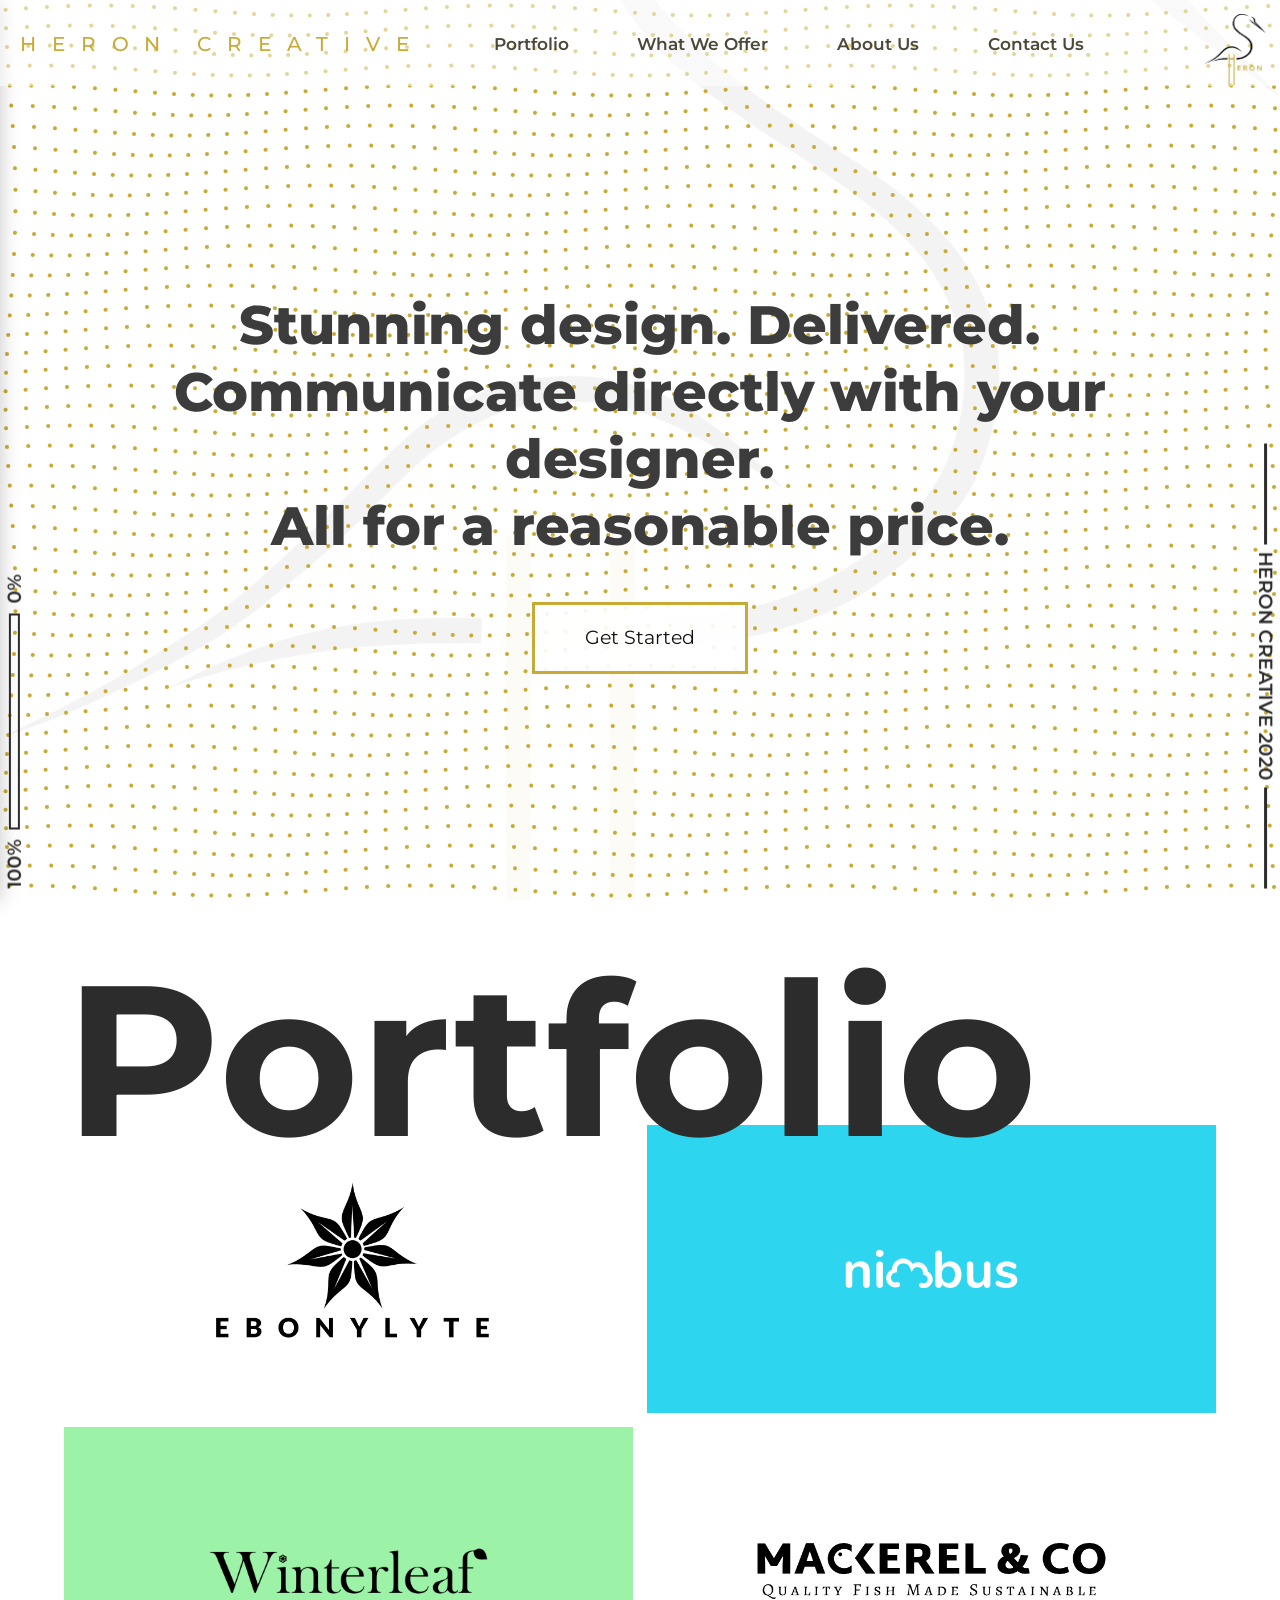
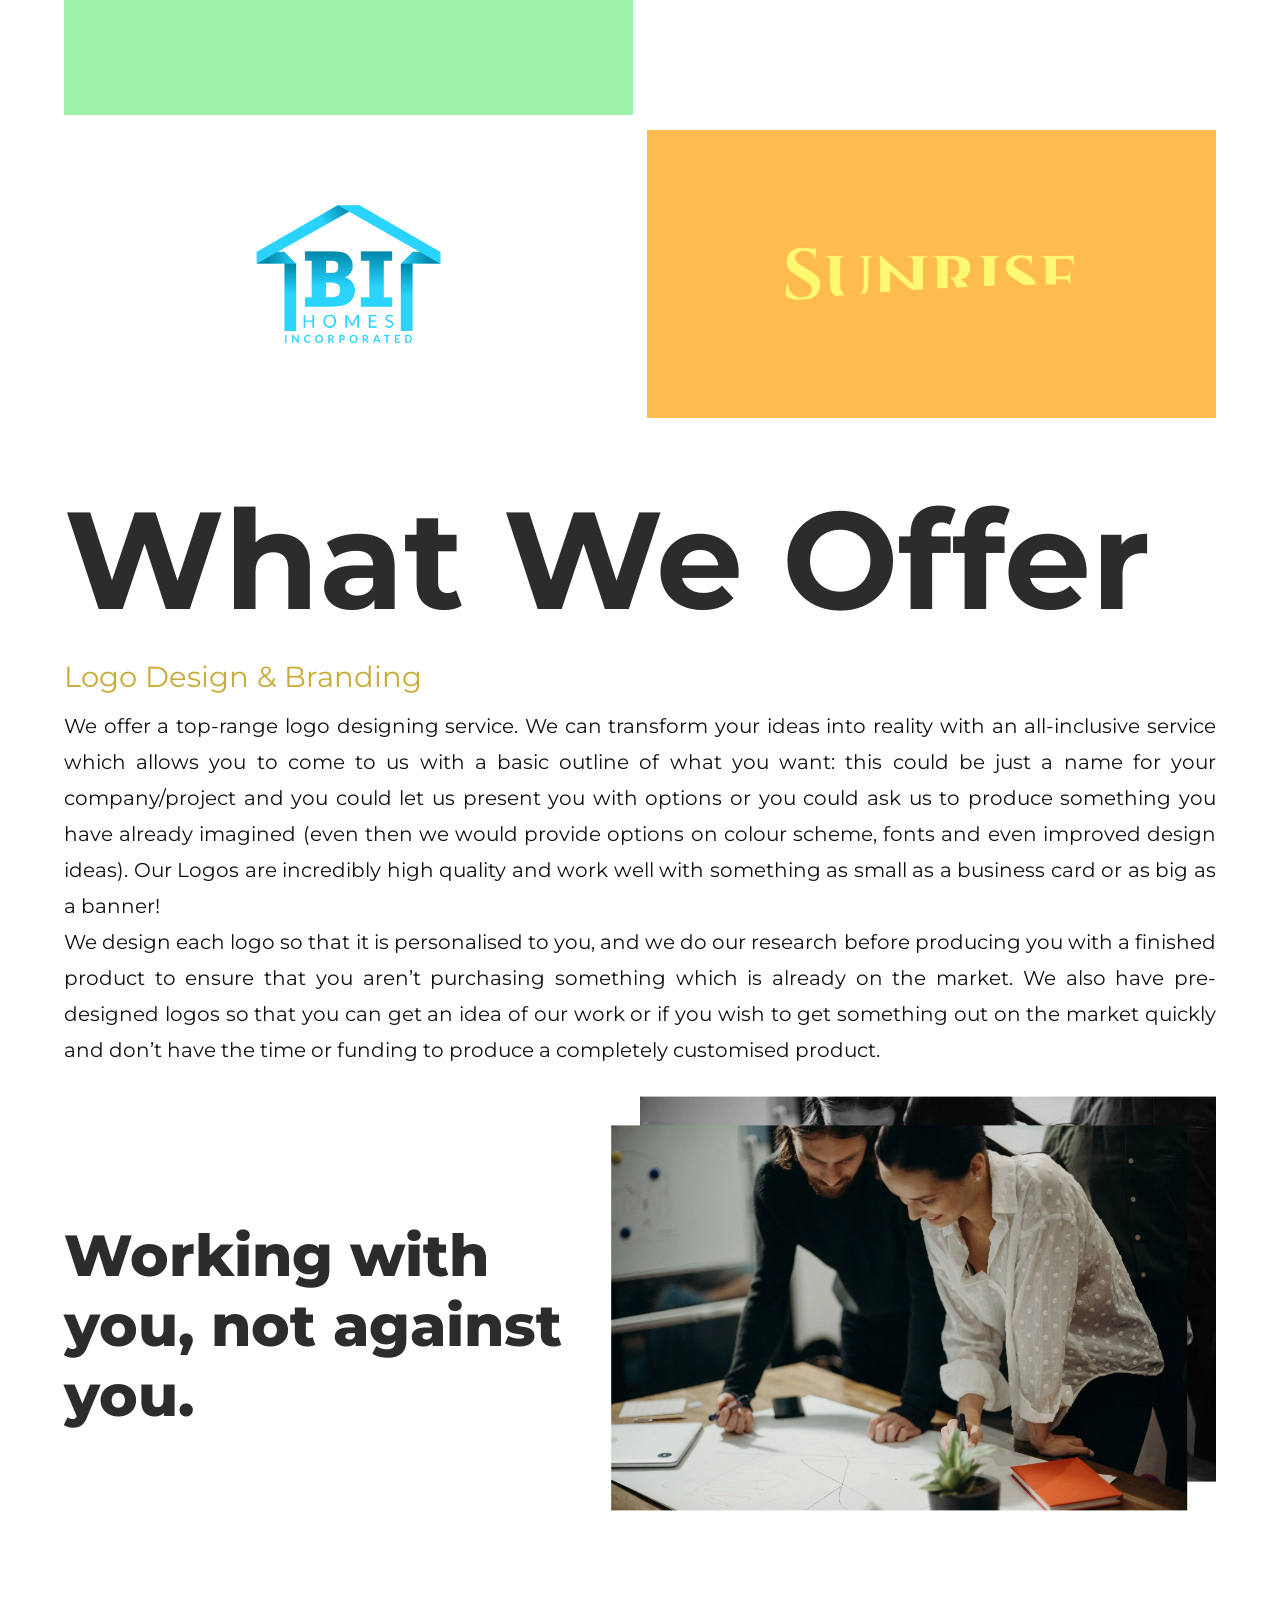
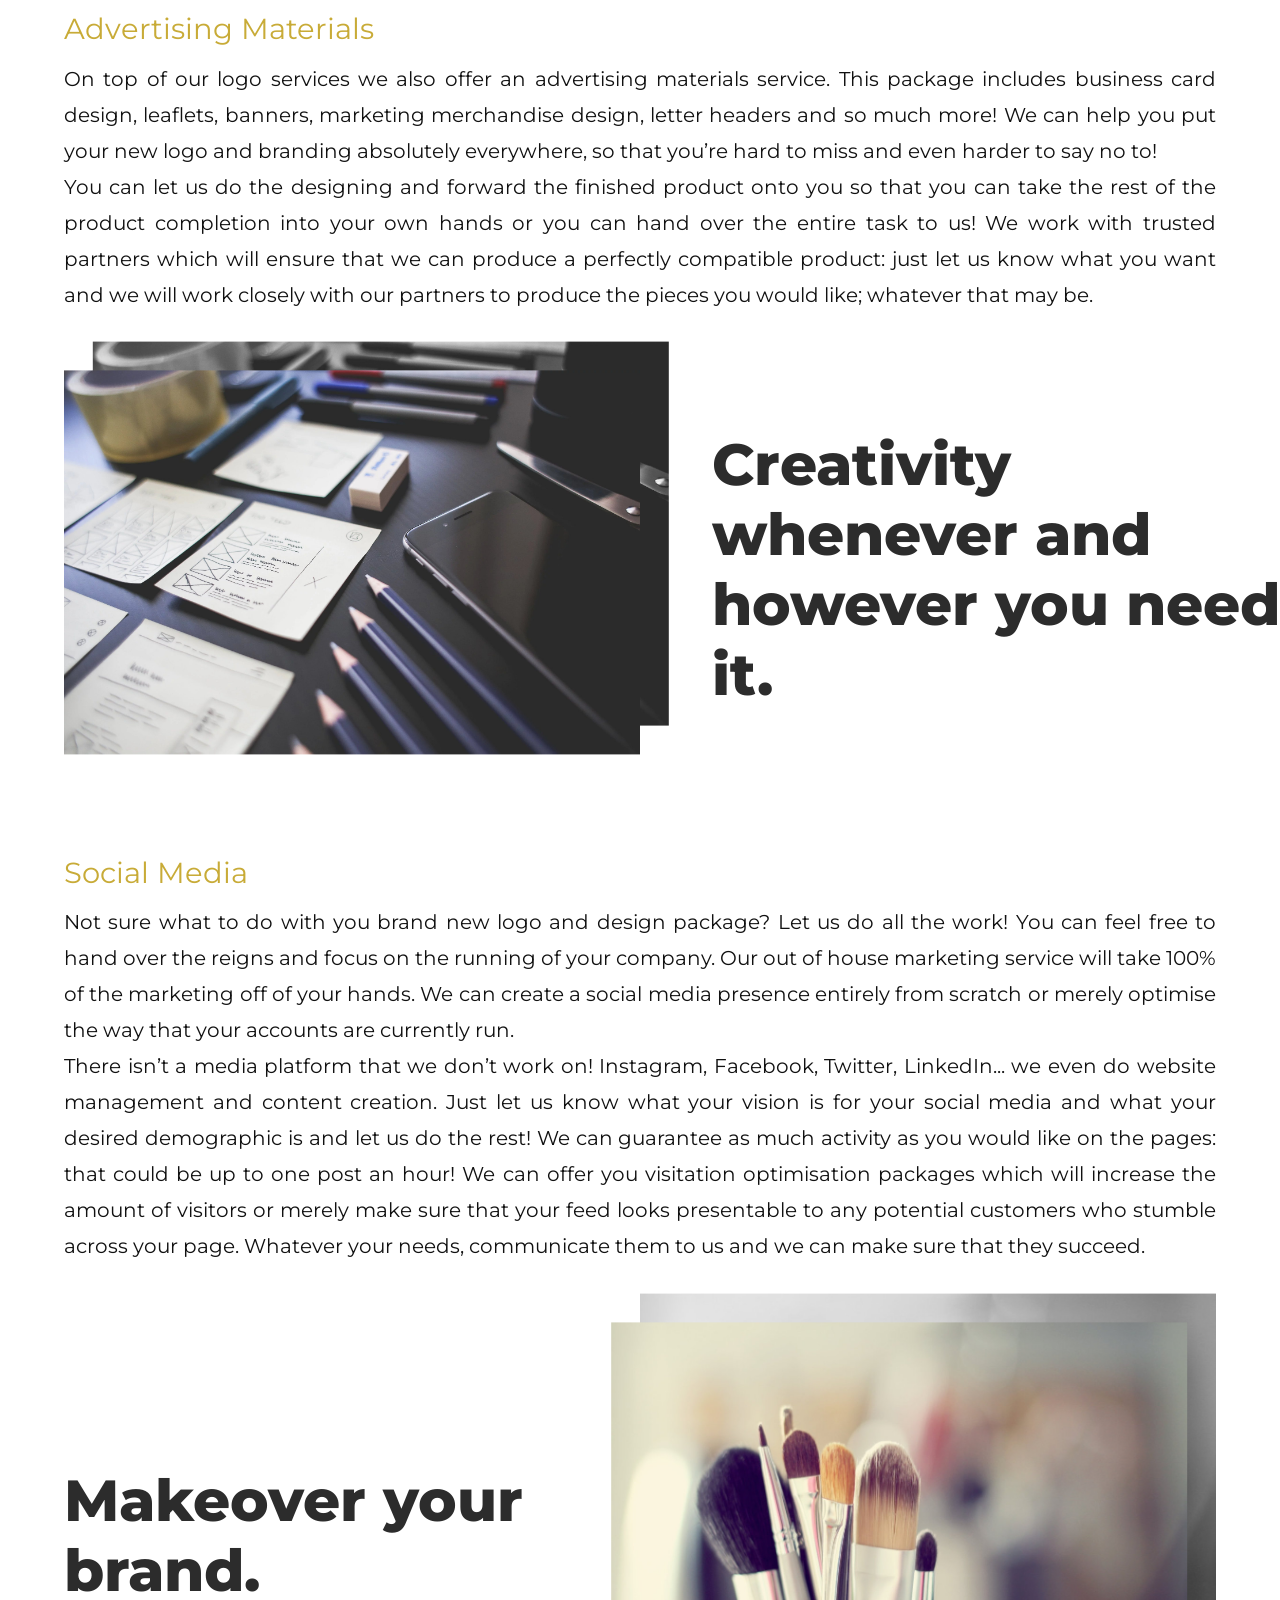
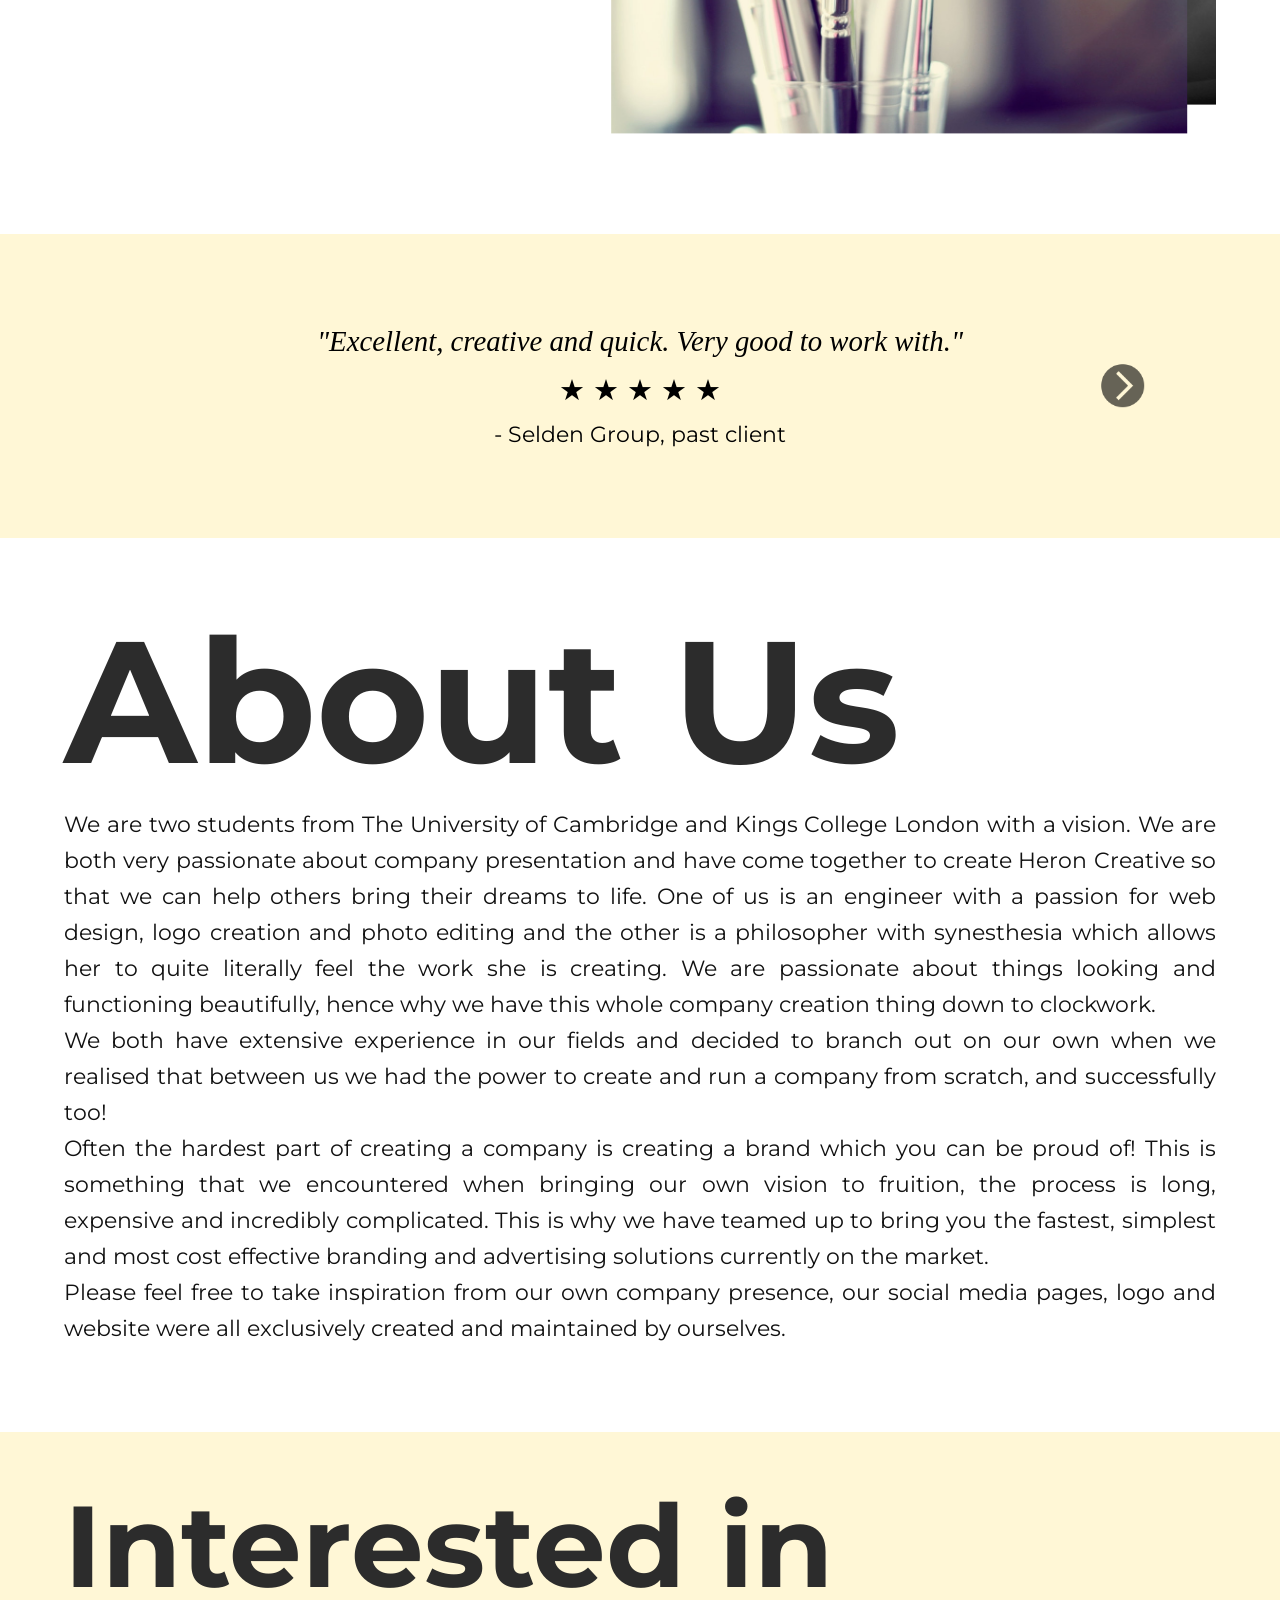
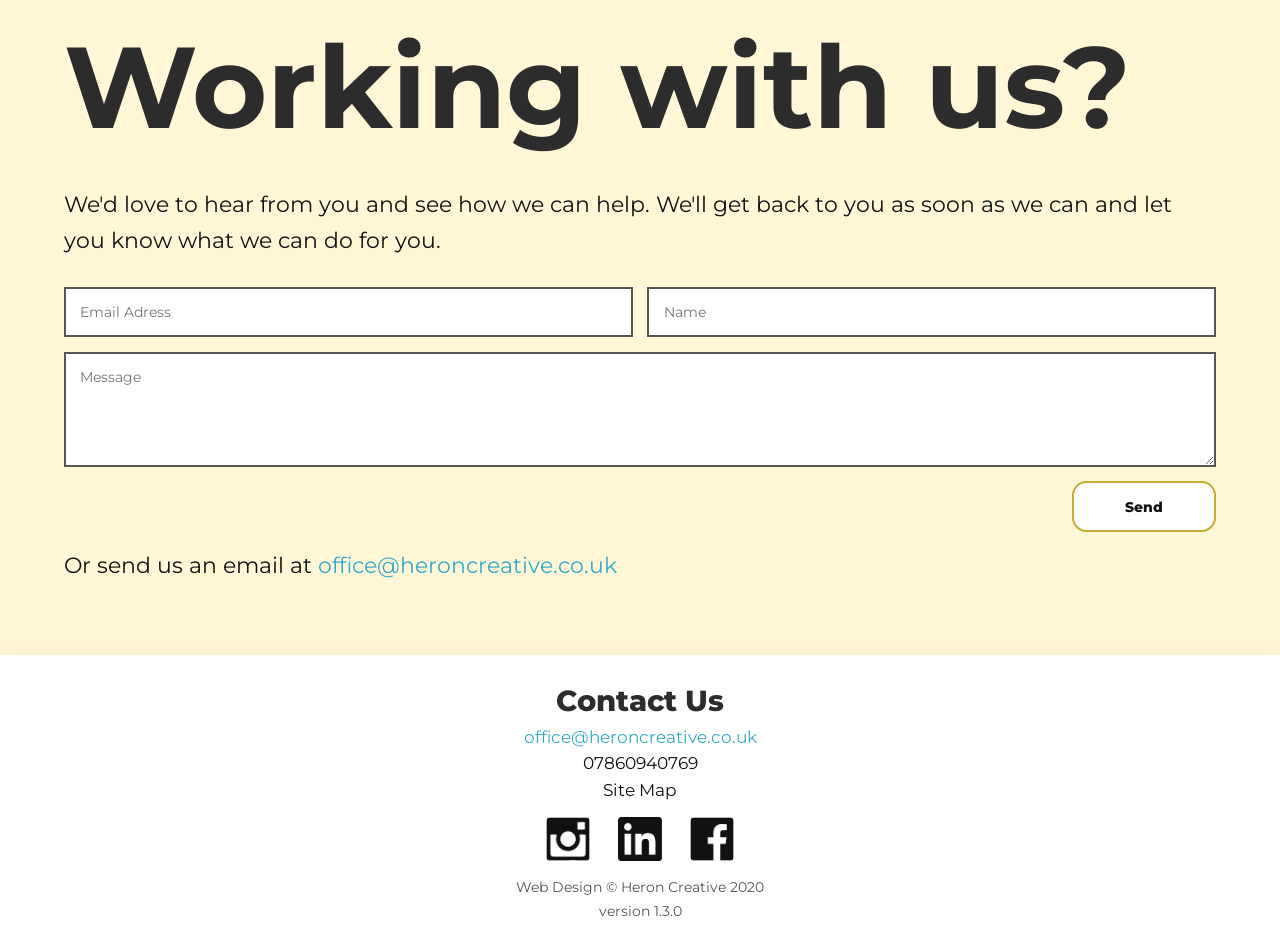
==== commit 5fd12dda: "BIH" ====
--- a/index.html
+++ b/index.html
@@ -157,7 +157,7 @@
 				<a href="portfolio/nimbus.html"> <div class="item" style="background-image: url(assets/nimbus.png); grid-area: b;"> </div> </a>
 				<a href="portfolio/winterleaf.html"> <div class="item" style="background-image: url(assets/winterleaf.png); grid-area: c;"> </div> </a>
 				<a href="portfolio/mackerel.html"> <div class="item" style="background-image: url(assets/mackerel.png); grid-area: d;"> </div> </a>
-				<a href="portfolio/bihomes.html"> <div class="item" style="background-image: url(assets/bihomes.png); grid-area: e"> </div> </a>
+				<a href="portfolio/bihomes.html"> <div class="item" style="background-image: url(assets/BIHomes.png); grid-area: e"> </div> </a>
 				<a href="portfolio/sunrise.html"> <div class="item" style="background-image: url(assets/sunrise.png); grid-area: f;"> </div> </a>
 
 			</div>
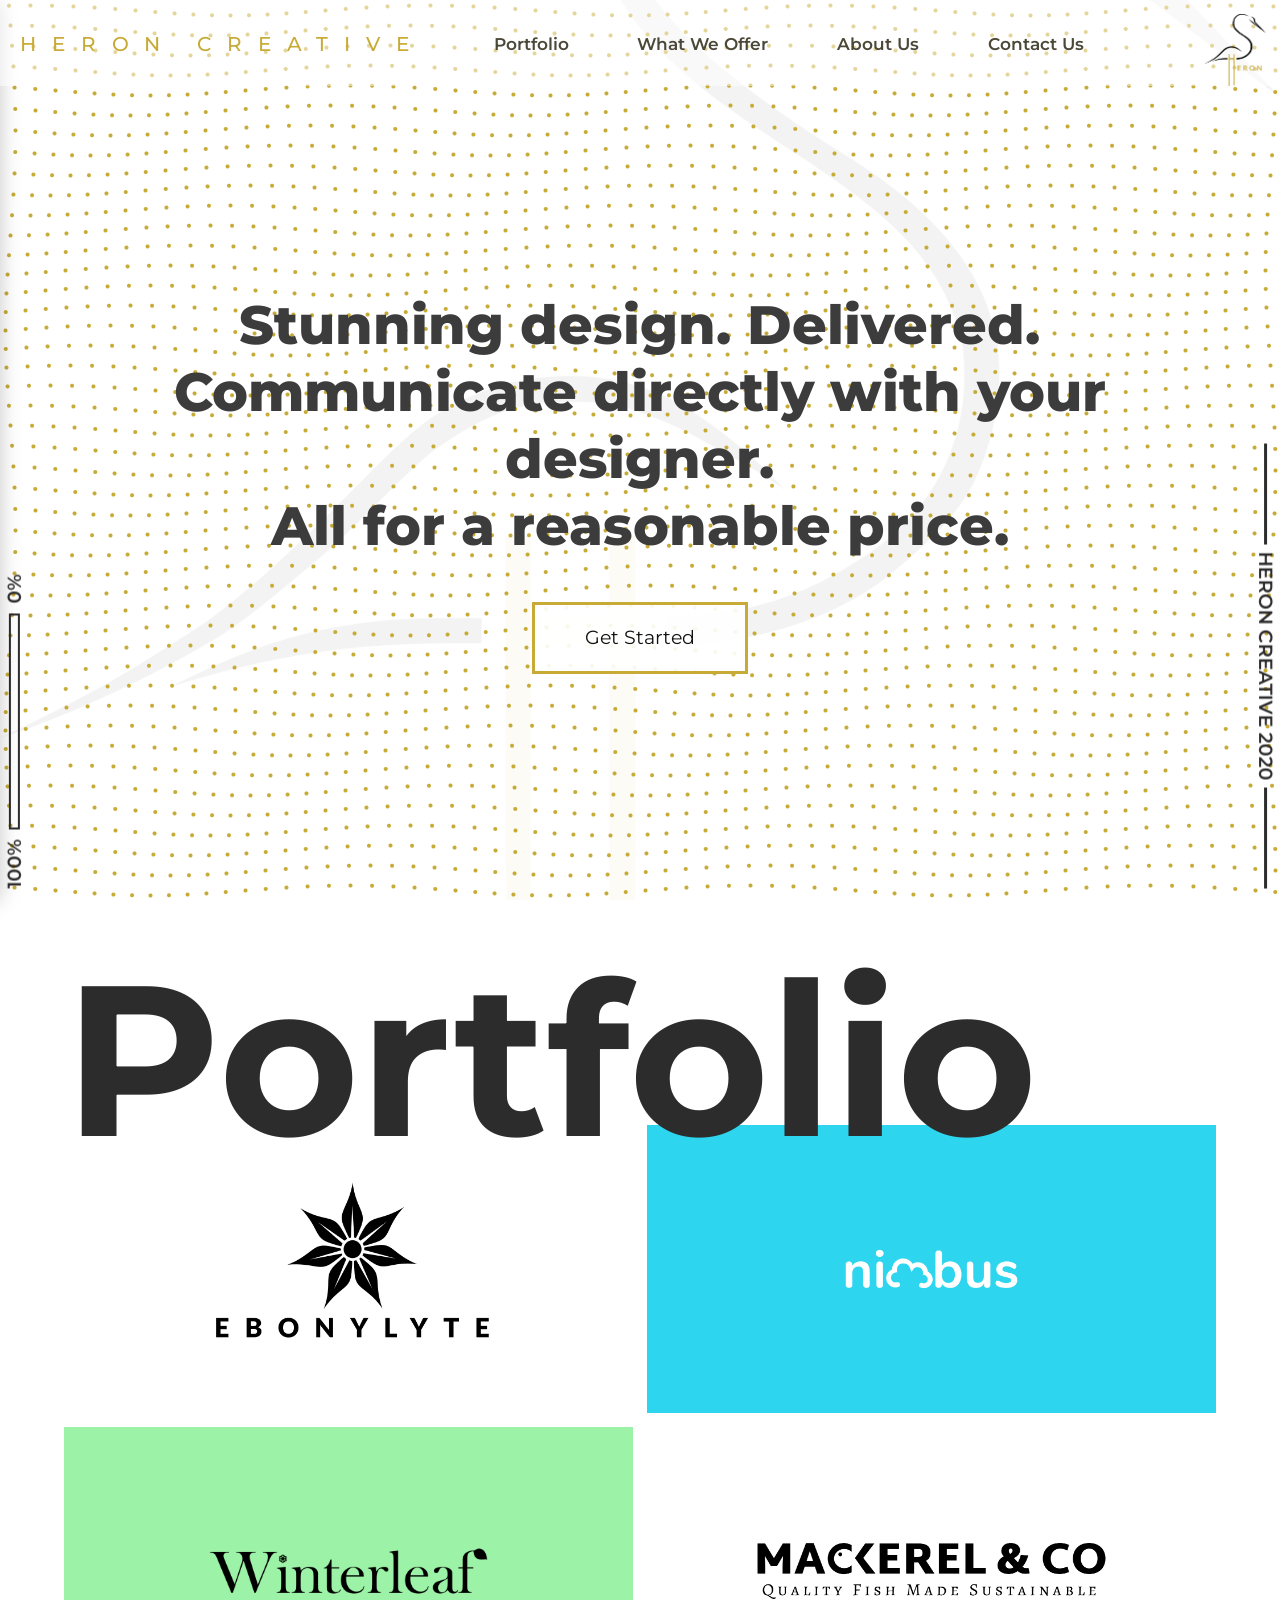
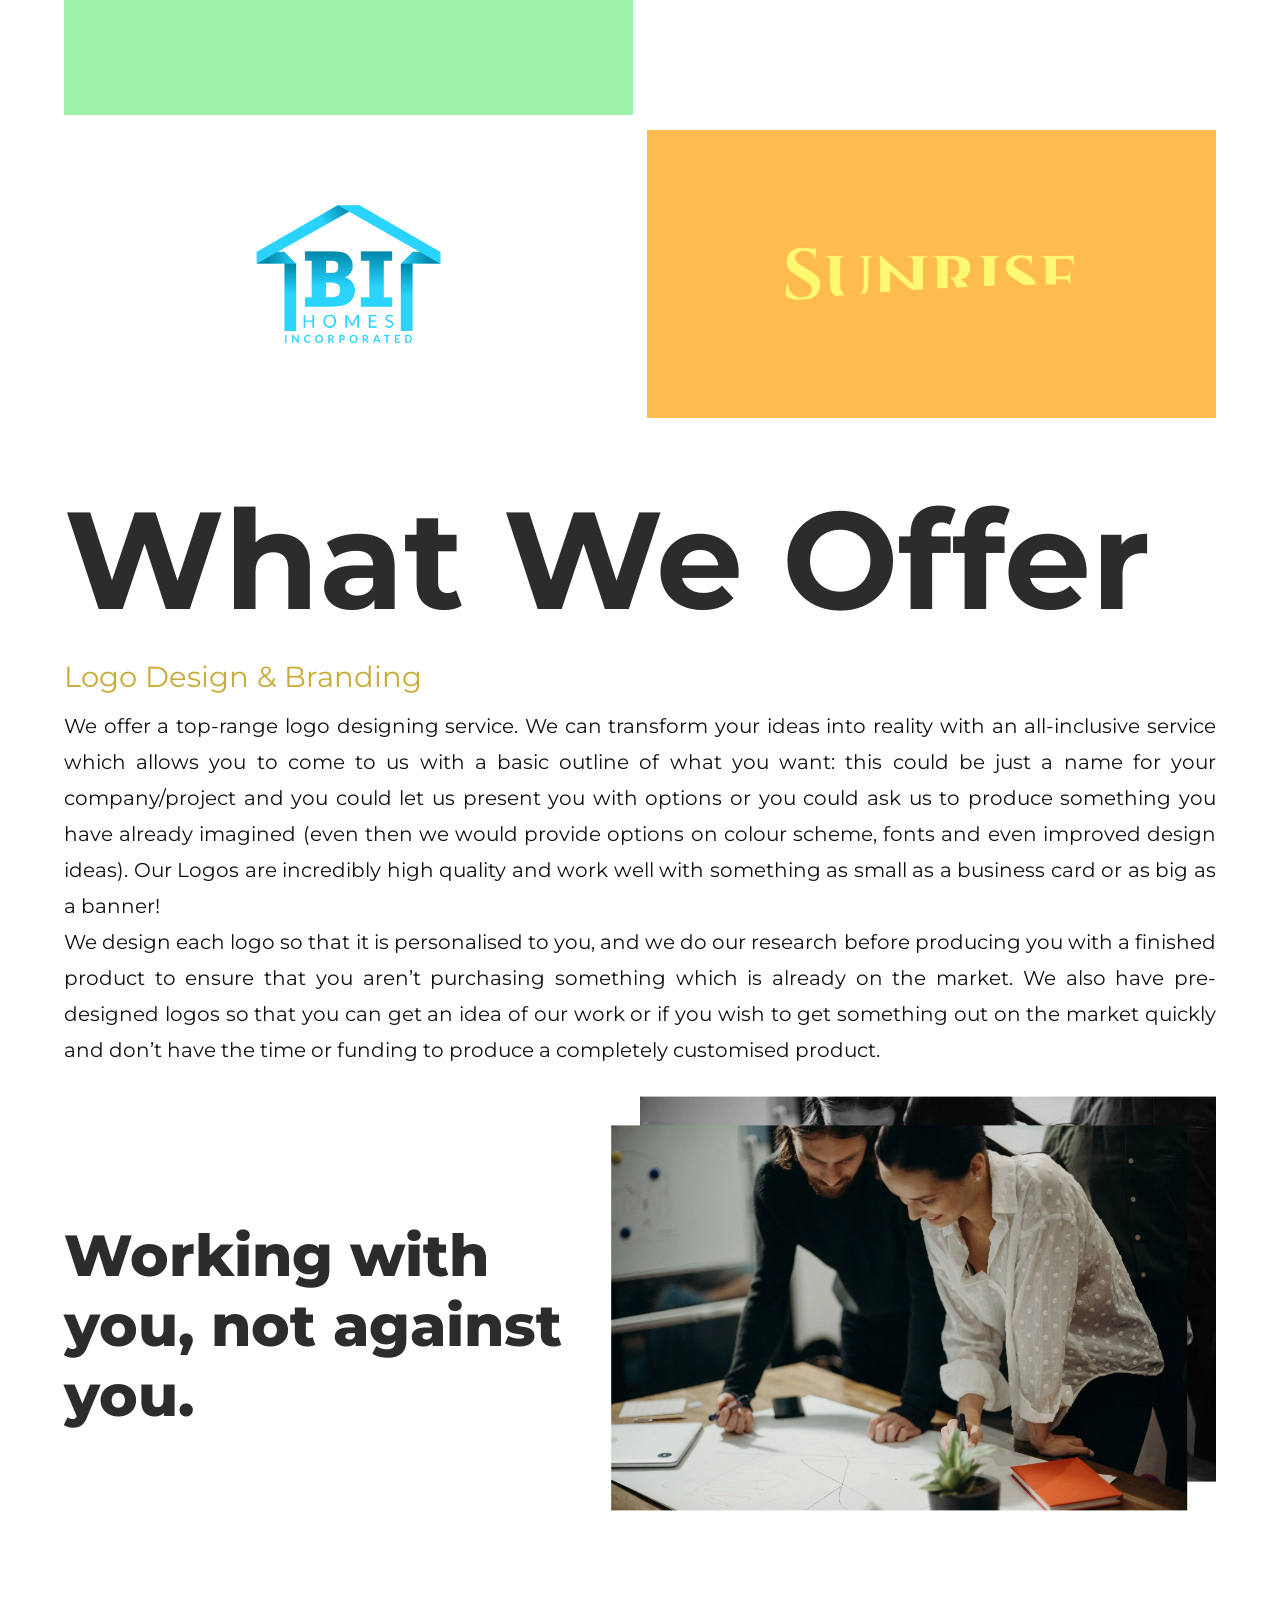
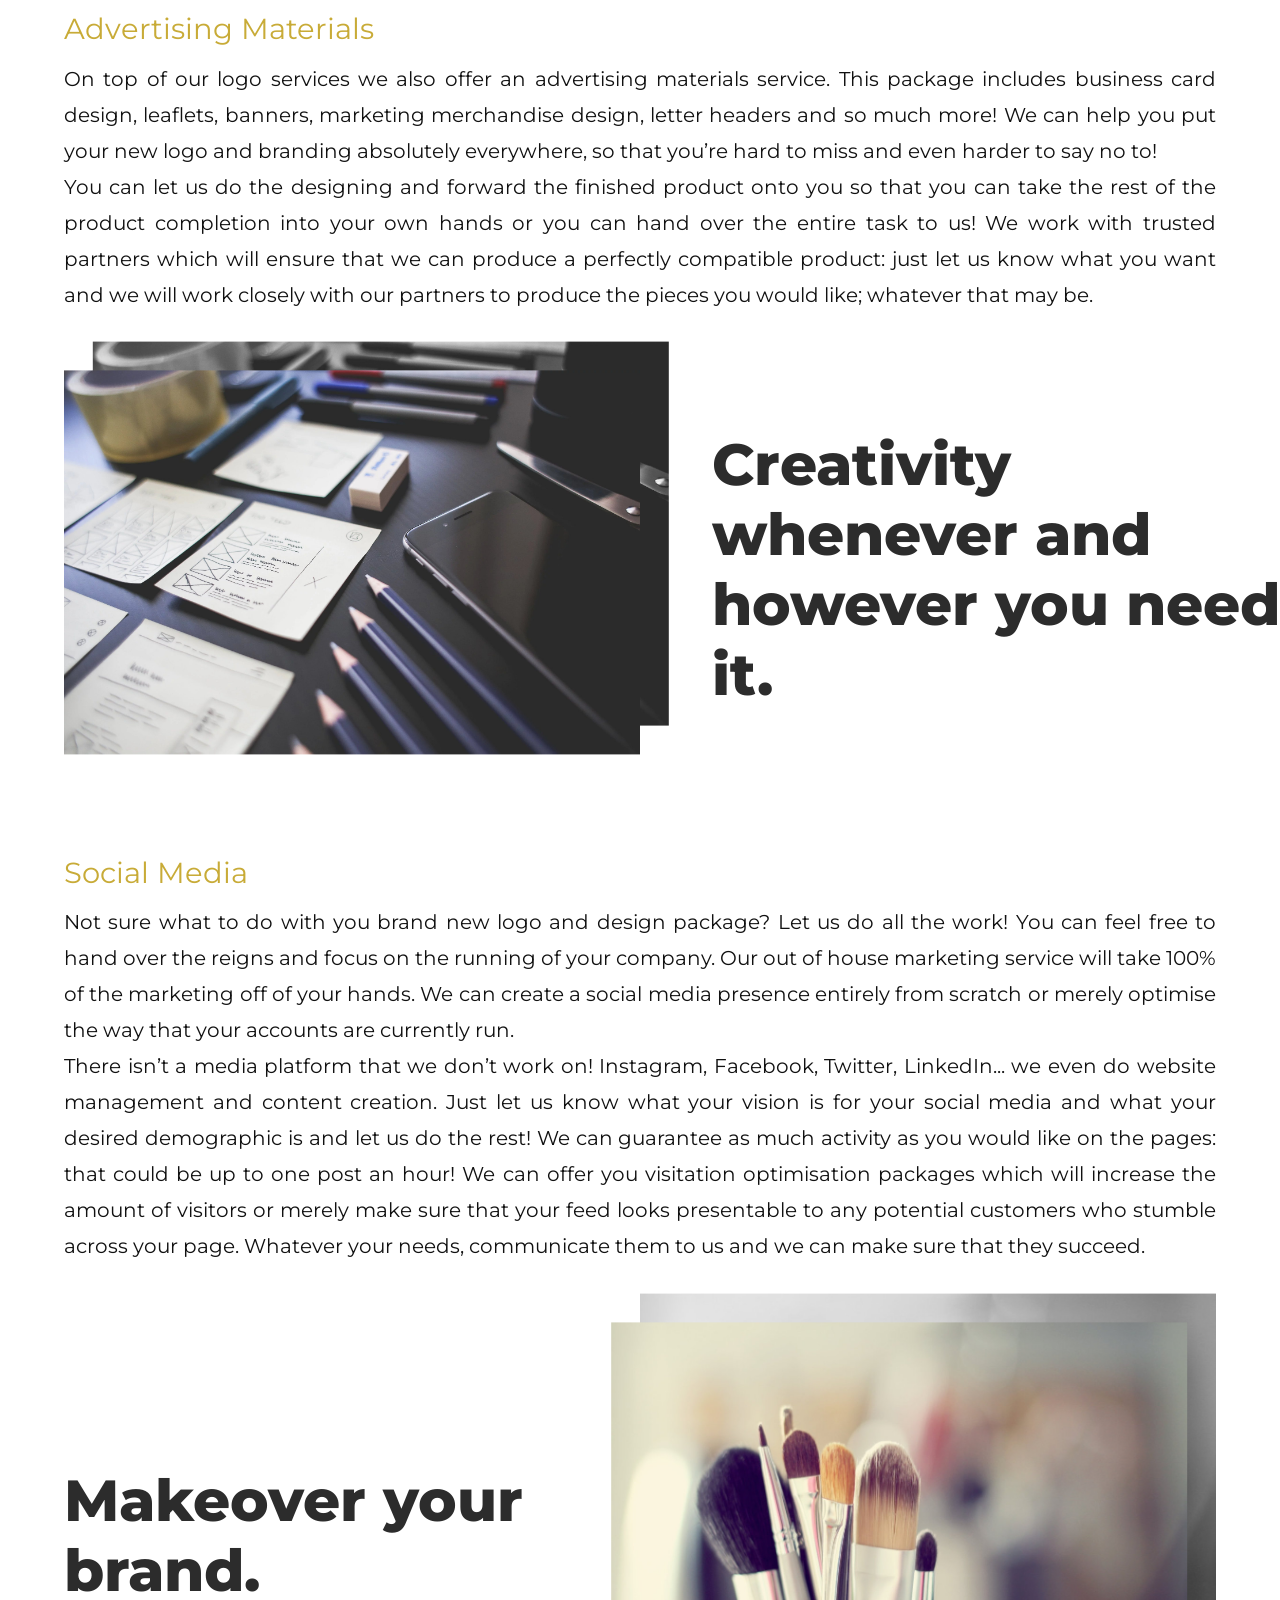
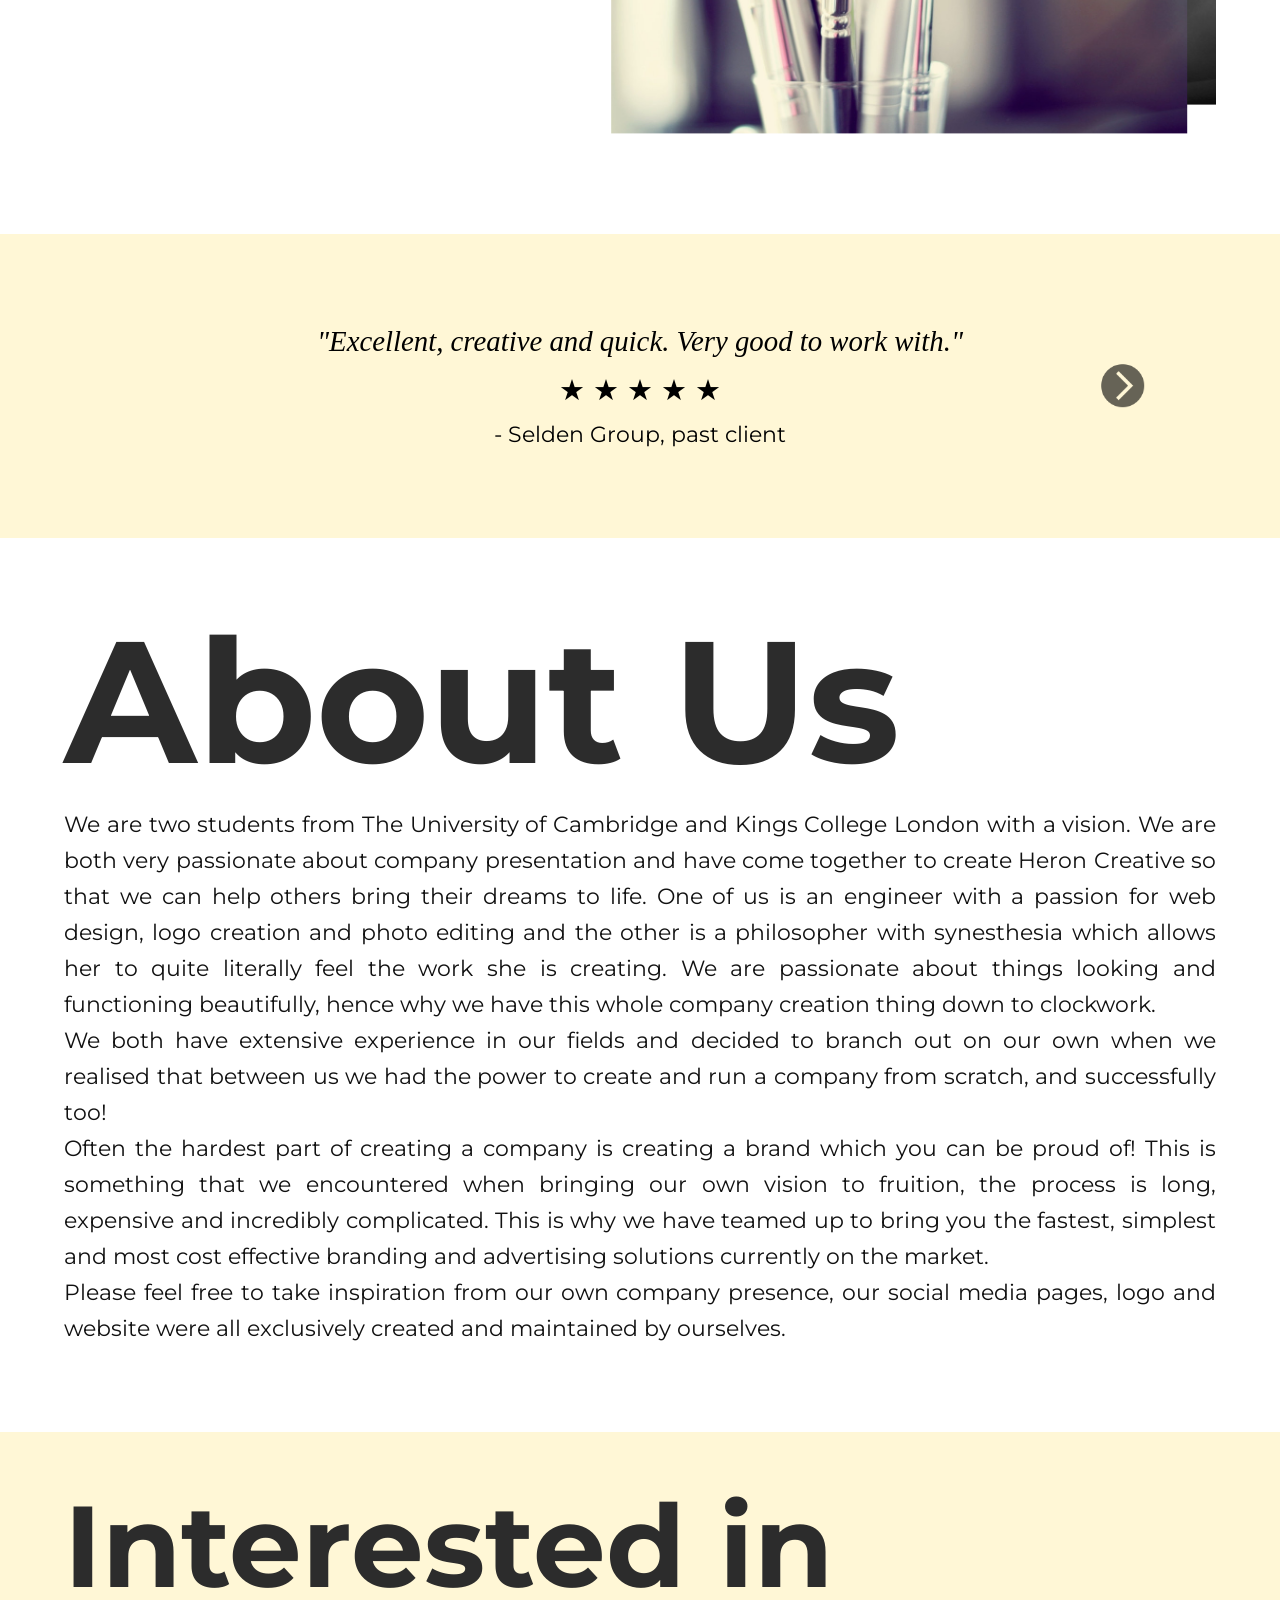
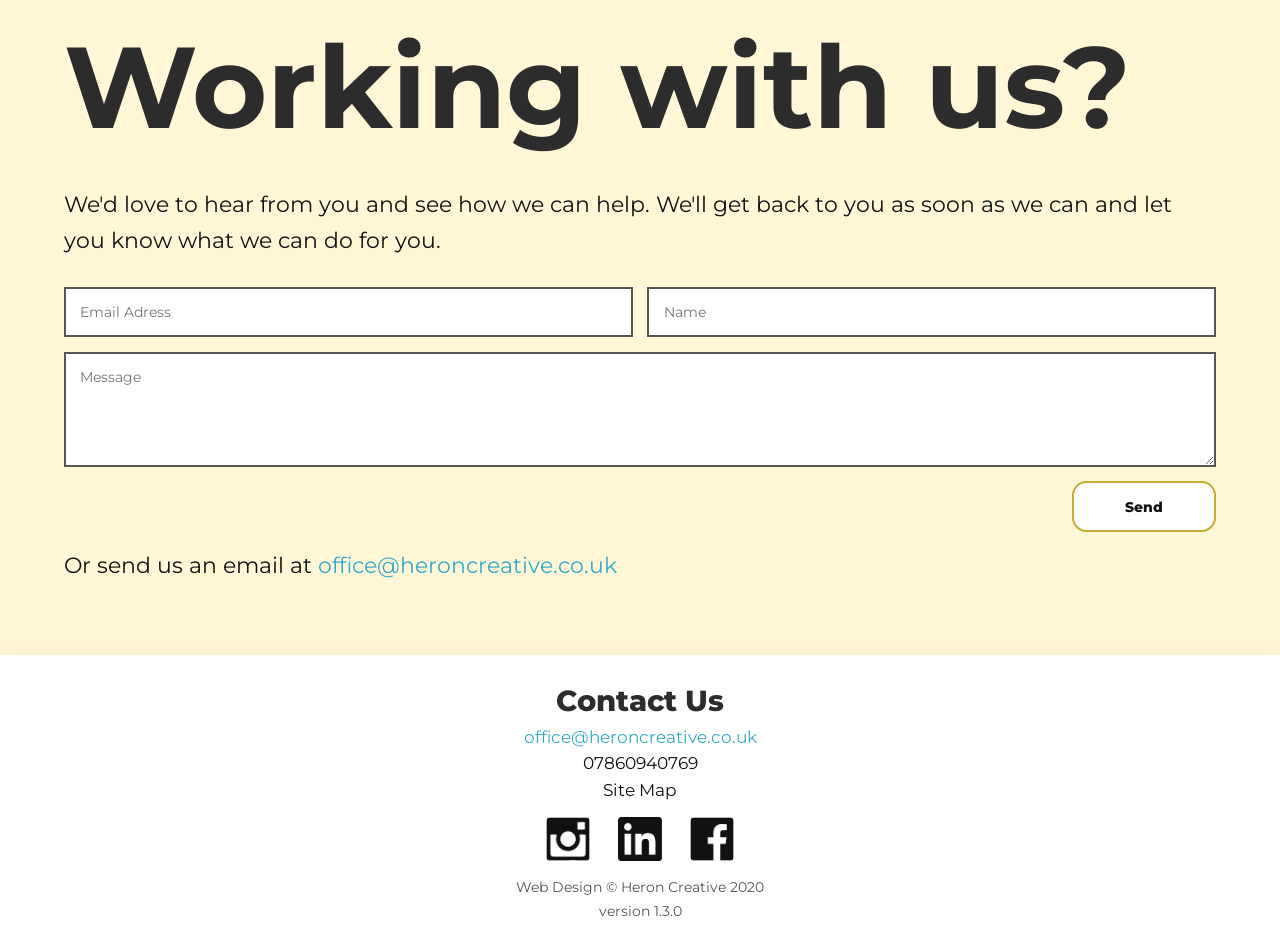
==== commit b976e8d5: "winterleaf" ====
--- a/index.html
+++ b/index.html
@@ -6,6 +6,7 @@
 
 <head>
 	<title> Heron Creative </title>
+	<meta name="description" content="Efficient And Affordable Graphic Design Studio - Invitations, Logos, Label Design And More">
 	
 	<link href="https://fonts.googleapis.com/css?family=Montserrat:300,400,600,800&display=swap" rel="stylesheet">
 
--- a/css/style1.css
+++ b/css/style1.css
@@ -976,6 +976,13 @@
     justify-self: center;
 }
 
+@media only screen and (max-width: 60em) {
+    
+    .images {
+        height: 60rem;
+    }
+}
+
 .grid1 {
     grid-template-areas: 
     "a a b b"
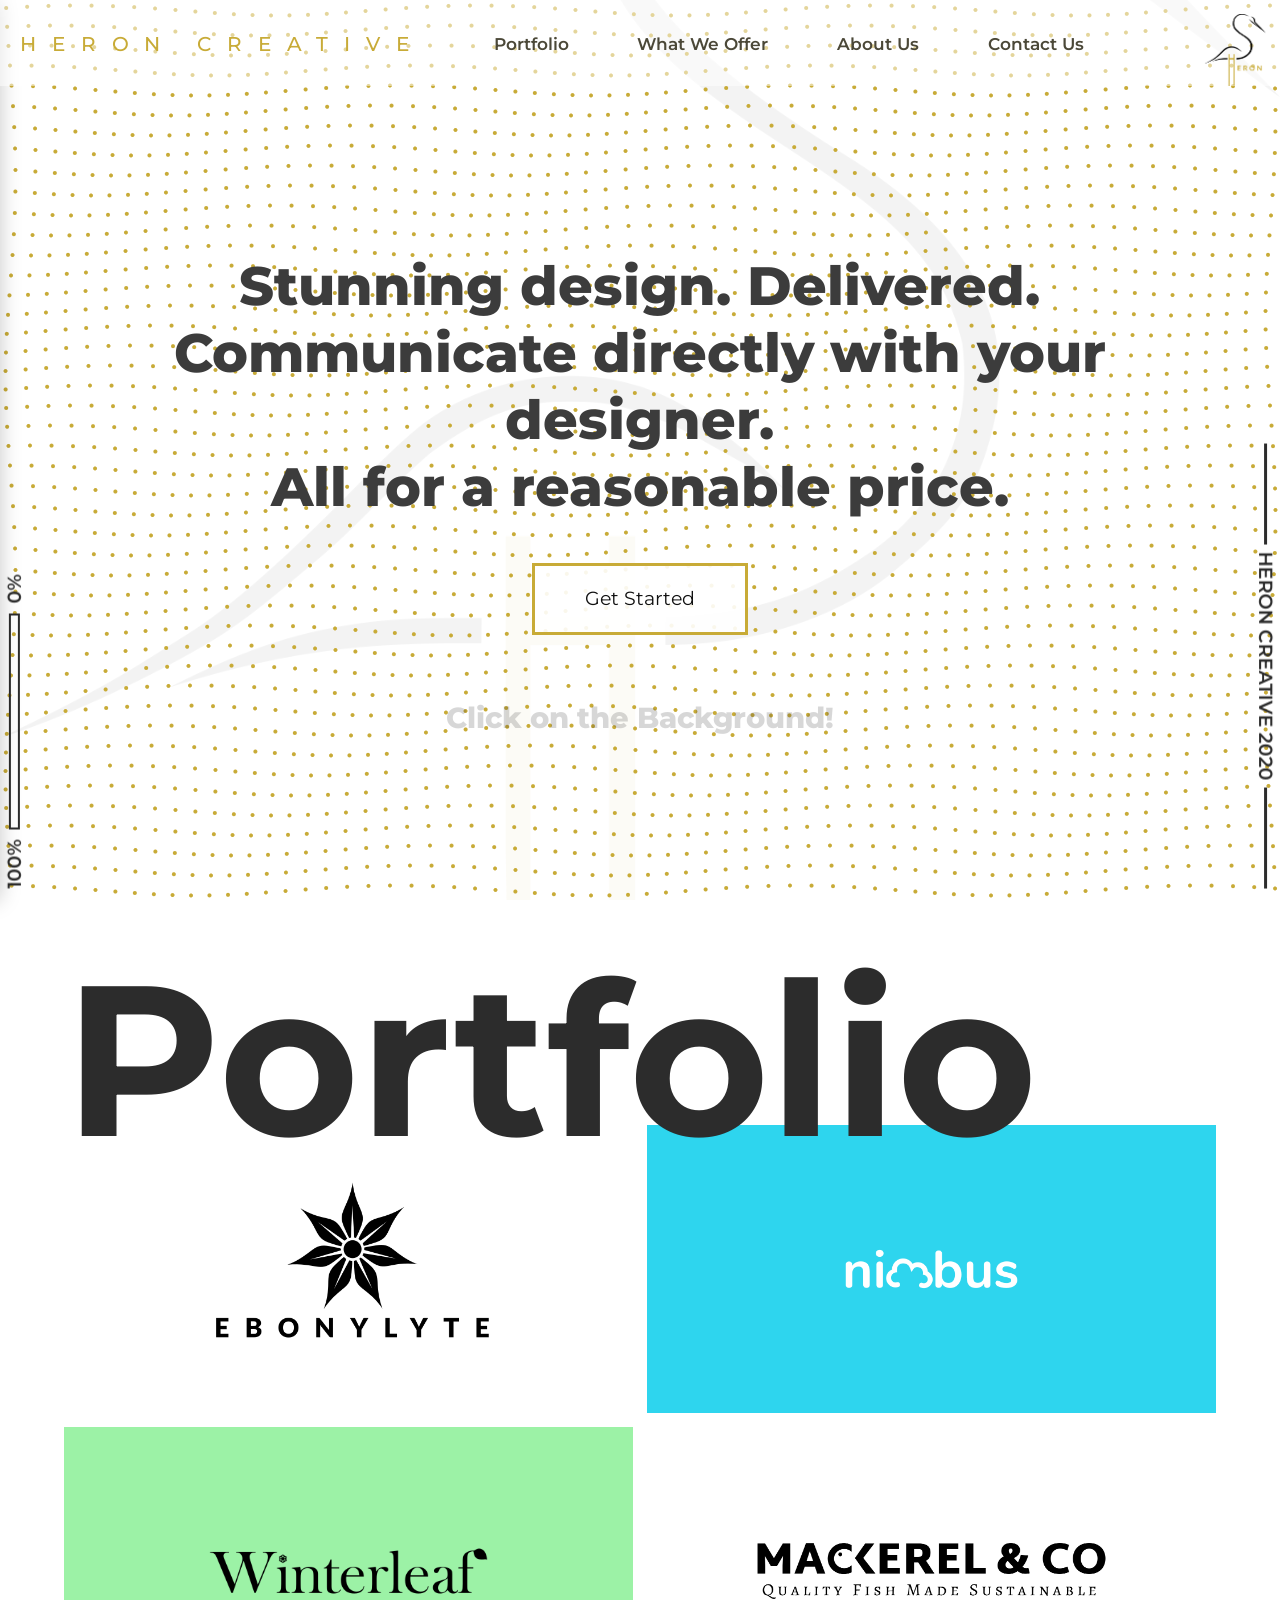
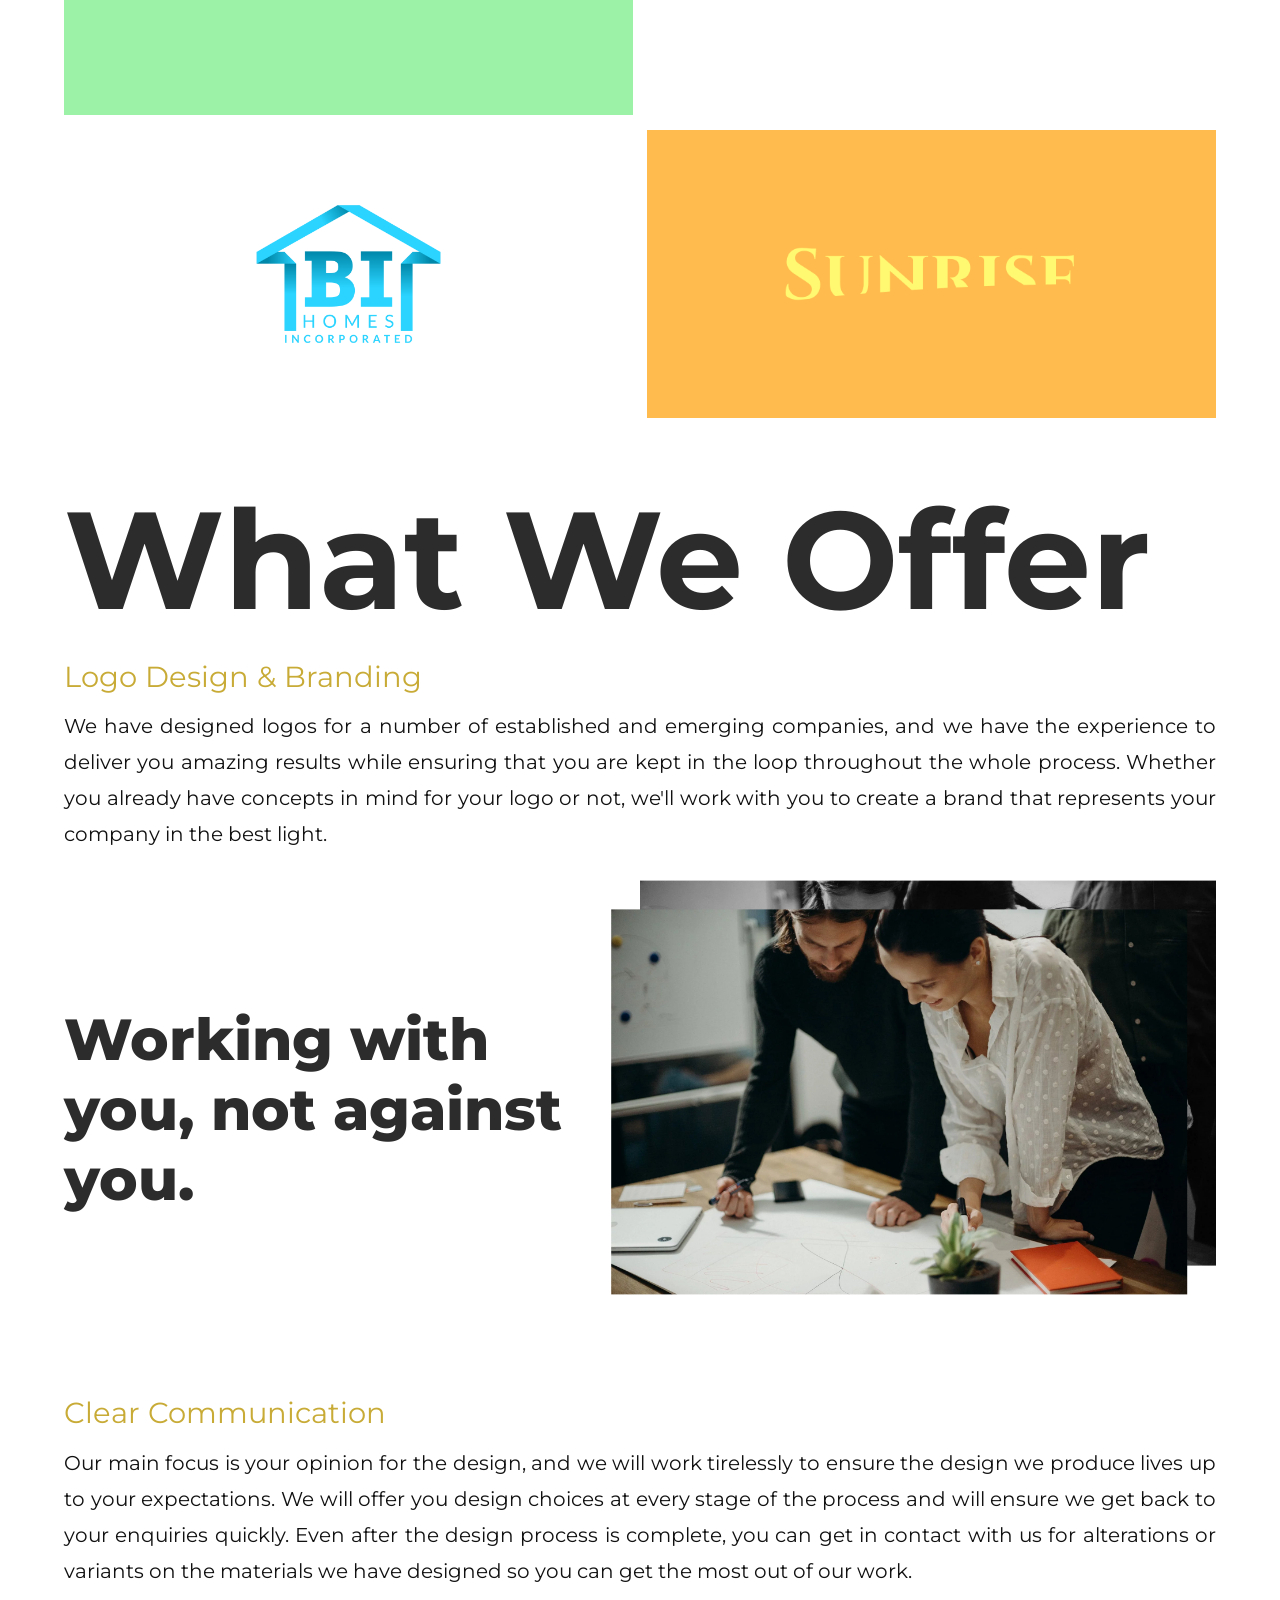
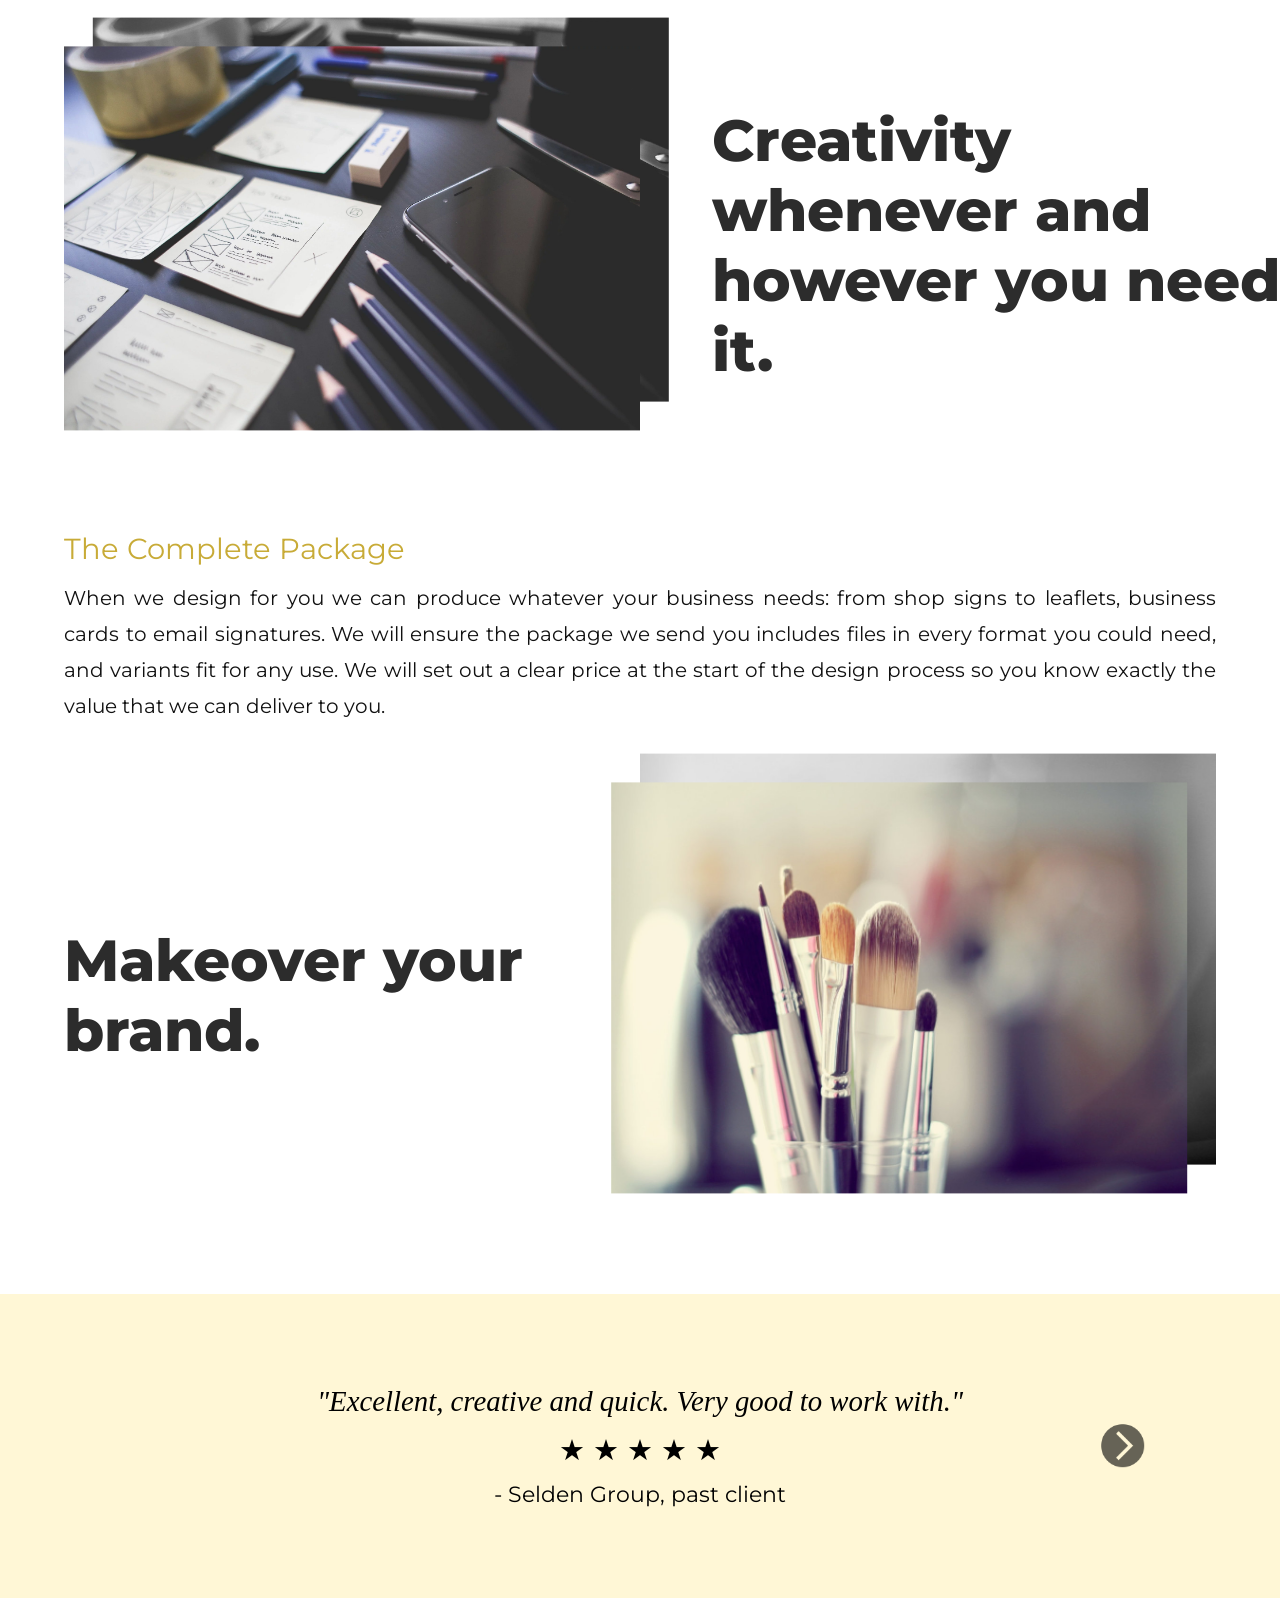
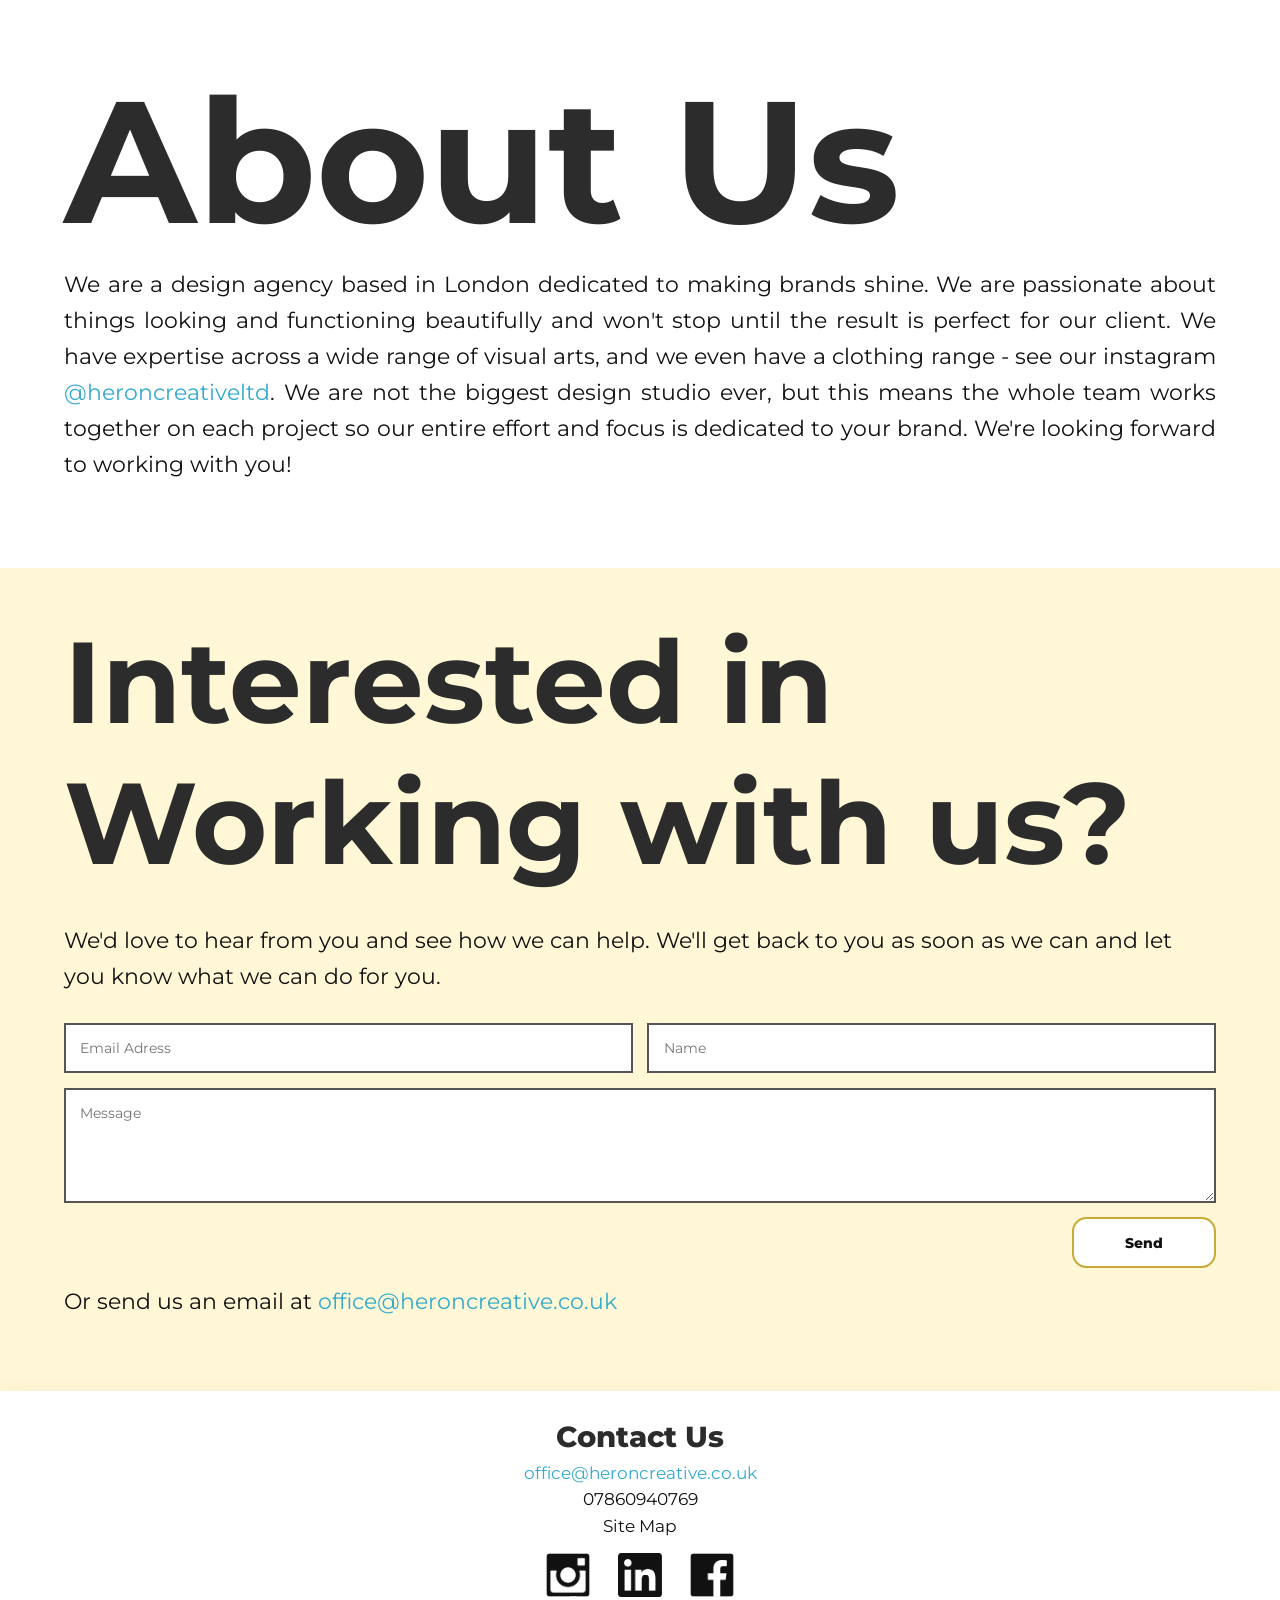
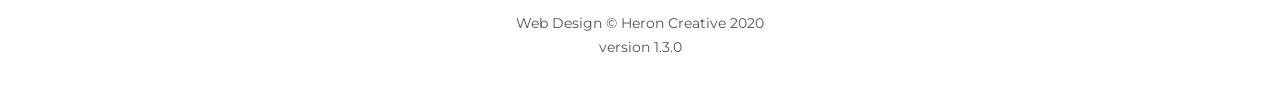
==== commit 5d325dbd: "text" ====
--- a/index.html
+++ b/index.html
@@ -141,6 +141,8 @@
 
 				<button type="button" class="get-started" onclick="getStarted()"> Get Started </button>
 
+				<p class="tip"> Click on the Background! </p>
+
 			</div>
 		</div>
 	</div>
@@ -174,7 +176,7 @@
 
 			<h3> Logo Design & Branding </h3>
 
-			<p> We offer a top-range logo designing service. We can transform your ideas into reality with an all-inclusive service which allows you to come to us with a basic outline of what you want: this could be just a name for your company/project and you could let us present you with options or you could ask us to produce something you have already imagined (even then we would provide options on colour scheme, fonts and even improved design ideas). Our Logos are incredibly high quality and work well with something as small as a business card or as big as a banner! <br> We design each logo so that it is personalised to you, and we do our research before producing you with a finished product to ensure that you aren’t purchasing something which is already on the market. We also have pre-designed logos so that you can get an idea of our work or if you wish to get something out on the market quickly and don’t have the time or funding to produce a completely customised product. </p>
+			<p> We have designed logos for a number of established and emerging companies, and we have the experience to deliver you amazing results while ensuring that you are kept in the loop throughout the whole process. Whether you already have concepts in mind for your logo or not, we'll work with you to create a brand that represents your company in the best light.
 			
 			<div class="double-img appear">
 				<h3> Working with you, not against you. </h3>
@@ -182,9 +184,9 @@
 				<img src="assets/looking.jpg" class="img-1"/>
 			</div>
 
-			<h3> Advertising Materials </h3>
-
-			<p> On top of our logo services we also offer an advertising materials service. This package includes business card design, leaflets, banners, marketing merchandise design, letter headers and so much more! We can help you put your new logo and branding absolutely everywhere, so that you’re hard to miss and even harder to say no to! <br> You can let us do the designing and forward the finished product onto you so that you can take the rest of the product completion into your own hands or you can hand over the entire task to us! We work with trusted partners which will ensure that we can produce a perfectly compatible product: just let us know what you want and we will work closely with our partners to produce the pieces you would like; whatever that may be.  </p>
+			<h3> Clear Communication </h3>
+
+			<p> Our main focus is your opinion for the design, and we will work tirelessly to ensure the design we produce lives up to your expectations. We will offer you design choices at every stage of the process and will ensure we get back to your enquiries quickly. Even after the design process is complete, you can get in contact with us for alterations or variants on the materials we have designed so you can get the most out of our work. </p>
 
 			<div class="double-img-left appear">
 				<h3> Creativity whenever and however you need it. </h3>
@@ -192,9 +194,9 @@
 				<img src="assets/office.jpg" class="img-1"/>
 			</div>
 
-			<h3> Social Media </h3>
-
-			<p> Not sure what to do with you brand new logo and design package? Let us do all the work! You can feel free to hand over the reigns and focus on the running of your company. Our out of house marketing service will take 100% of the marketing off of your hands. We can create a social media presence entirely from scratch or merely optimise the way that your accounts are currently run. <br> There isn’t a media platform that we don’t work on! Instagram, Facebook, Twitter, LinkedIn... we even do website management and content creation. Just let us know what your vision is for your social media and what your desired demographic is and let us do the rest! We can guarantee as much activity as you would like on the pages: that could be up to one post an hour! We can offer you visitation optimisation packages which will increase the amount of visitors or merely make sure that your feed looks presentable to any potential customers who stumble across your page. Whatever your needs, communicate them to us and we can make sure that they succeed. </p>
+			<h3> The Complete Package </h3>
+
+			<p> When we design for you we can produce whatever your business needs: from shop signs to leaflets, business cards to email signatures. We will ensure the package we send you includes files in every format you could need, and variants fit for any use. We will set out a clear price at the start of the design process so you know exactly the value that we can deliver to you. </p>
 
 			<div class="double-img appear">
 				<h3> Makeover your brand. </h3>
@@ -249,7 +251,7 @@
 
 			<h2 id="about-us-title"> About Us </h2>
 
-			<p> We are two students from The University of Cambridge and Kings College London with a vision. We are both very passionate about company presentation and have come together to create Heron Creative so that we can help others bring their dreams to life. One of us is an engineer with a passion for web design, logo creation and photo editing and the other is a philosopher with synesthesia which allows her to quite literally feel the work she is creating. We are passionate about things looking and functioning beautifully, hence why we have this whole company creation thing down to clockwork. <br> We both have extensive experience in our fields and decided to branch out on our own when we realised that between us we had the power to create and run a company from scratch, and successfully too! <br> Often the hardest part of creating a company is creating a brand which you can be proud of! This is something that we encountered when bringing our own vision to fruition, the process is long, expensive and incredibly complicated. This is why we have teamed up to bring you the fastest, simplest and most cost effective branding and advertising solutions currently on the market. <br> Please feel free to take inspiration from our own company presence, our social media pages, logo and website were all exclusively created and maintained by ourselves. </p>
+			<p> We are a design agency based in London dedicated to making brands shine. We are passionate about things looking and functioning beautifully and won't stop until the result is perfect for our client. We have expertise across a wide range of visual arts, and we even have a clothing range - see our instagram <a href="https://www.instagram.com/heroncreativeltd/">@heroncreativeltd</a>. We are not the biggest design studio ever, but this means the whole team works together on each project so our entire effort and focus is dedicated to your brand. We're looking forward to working with you! </p>	
 
 		</div>
 	</div>
--- a/css/style1.css
+++ b/css/style1.css
@@ -152,6 +152,15 @@
     display: grid;
     margin: 6rem 2rem 0 2rem;
     animation: 1s ease-out 0s 1 slideInFromLeft;
+}
+
+.tip {
+    font-size: 2rem;
+    font-weight: 800;
+    color: #3c3c3c;
+    opacity: 0.2;
+    padding: 1.5rem;
+    text-align:center;
 }
 
 .slogan {
@@ -754,6 +763,11 @@
     text-align: justify;
 }
 
+#about-us a {
+    color: #33aacc;
+    text-decoration: none;
+}
+
 #contact-us {
     display: grid;
     padding: 3rem;
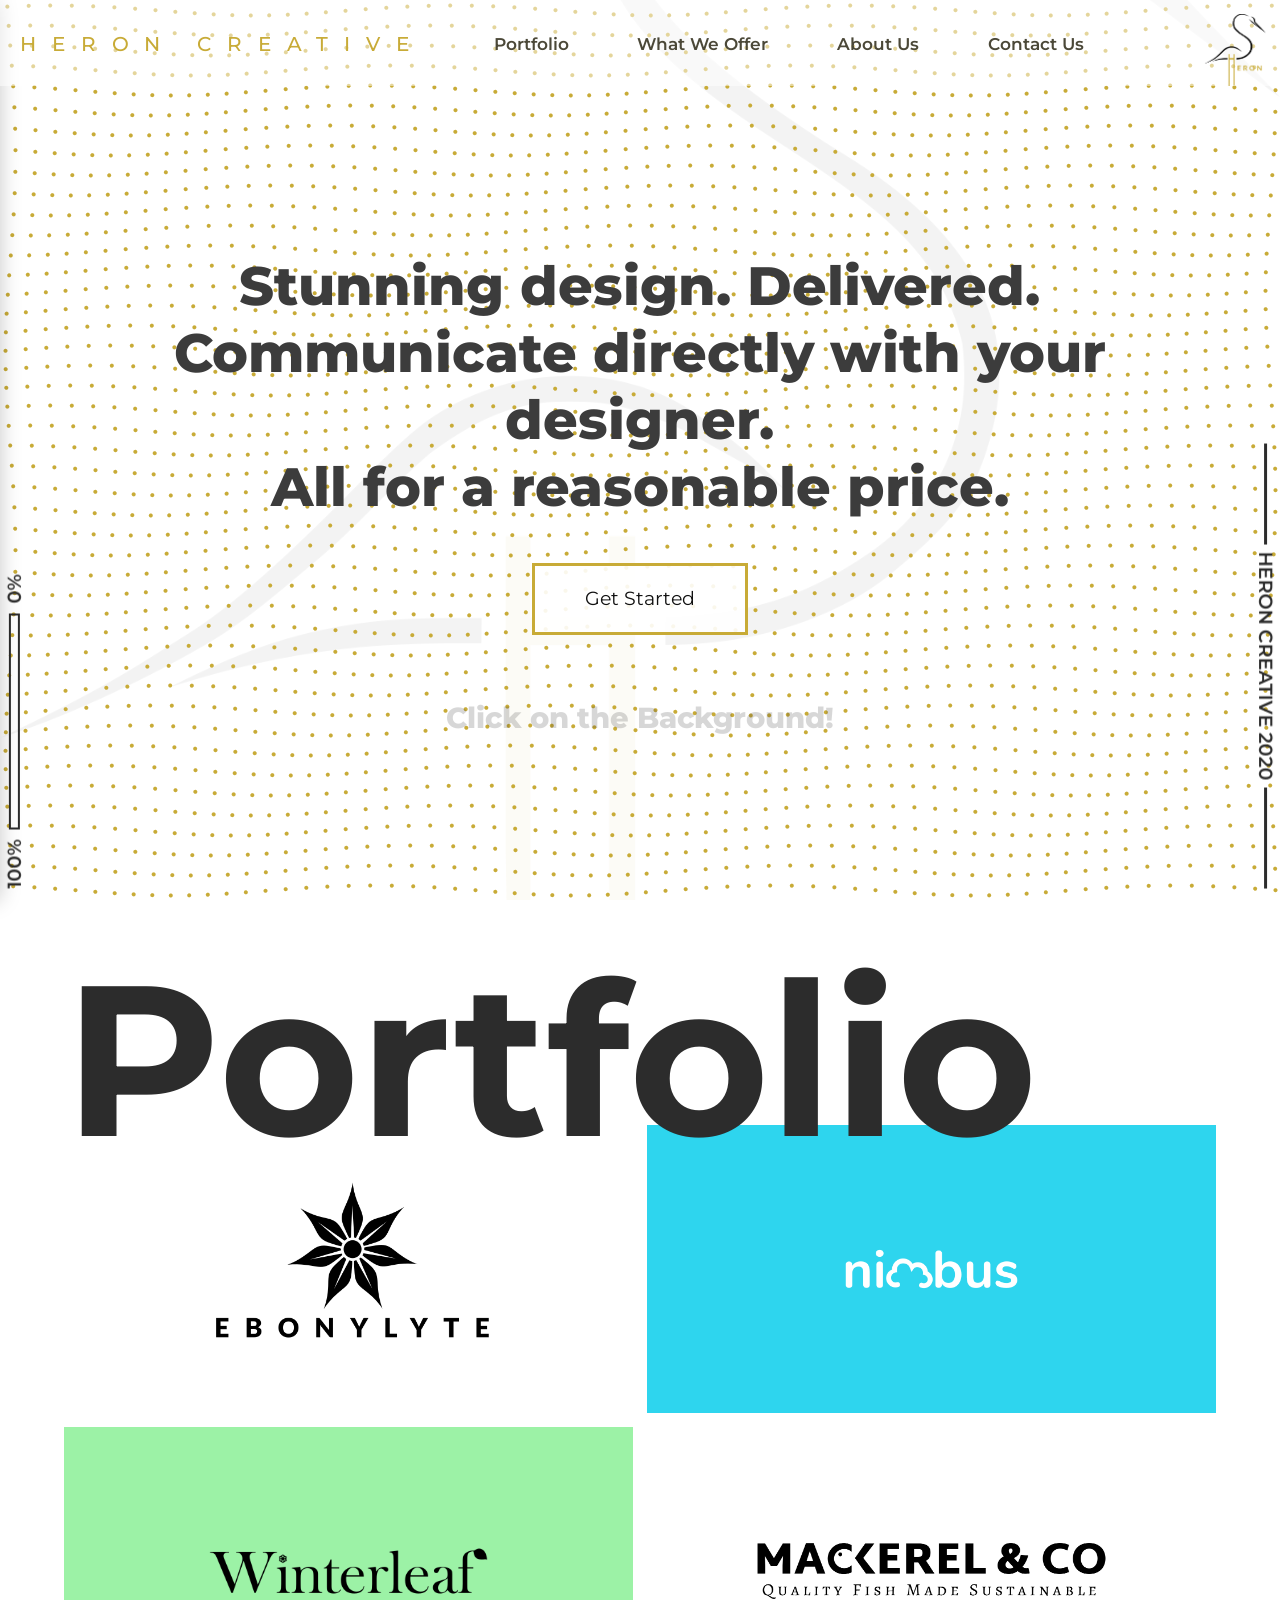
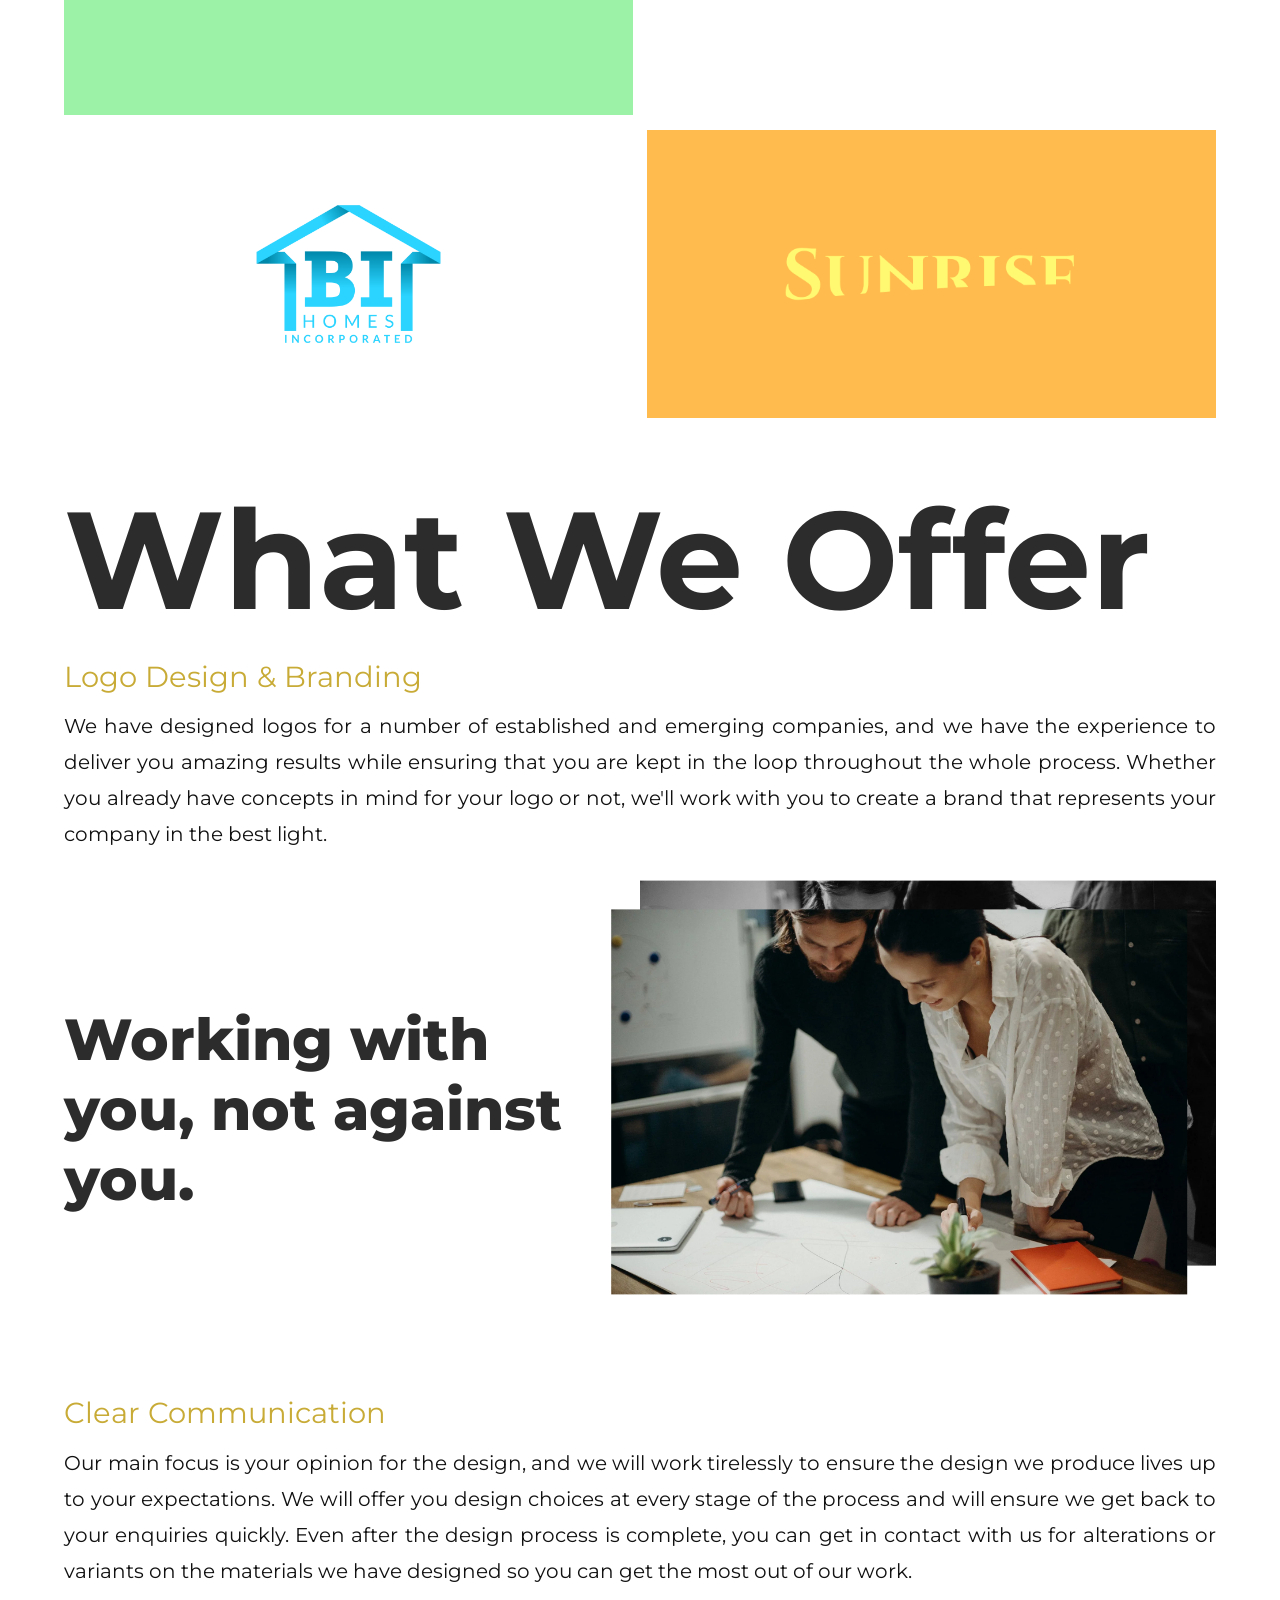
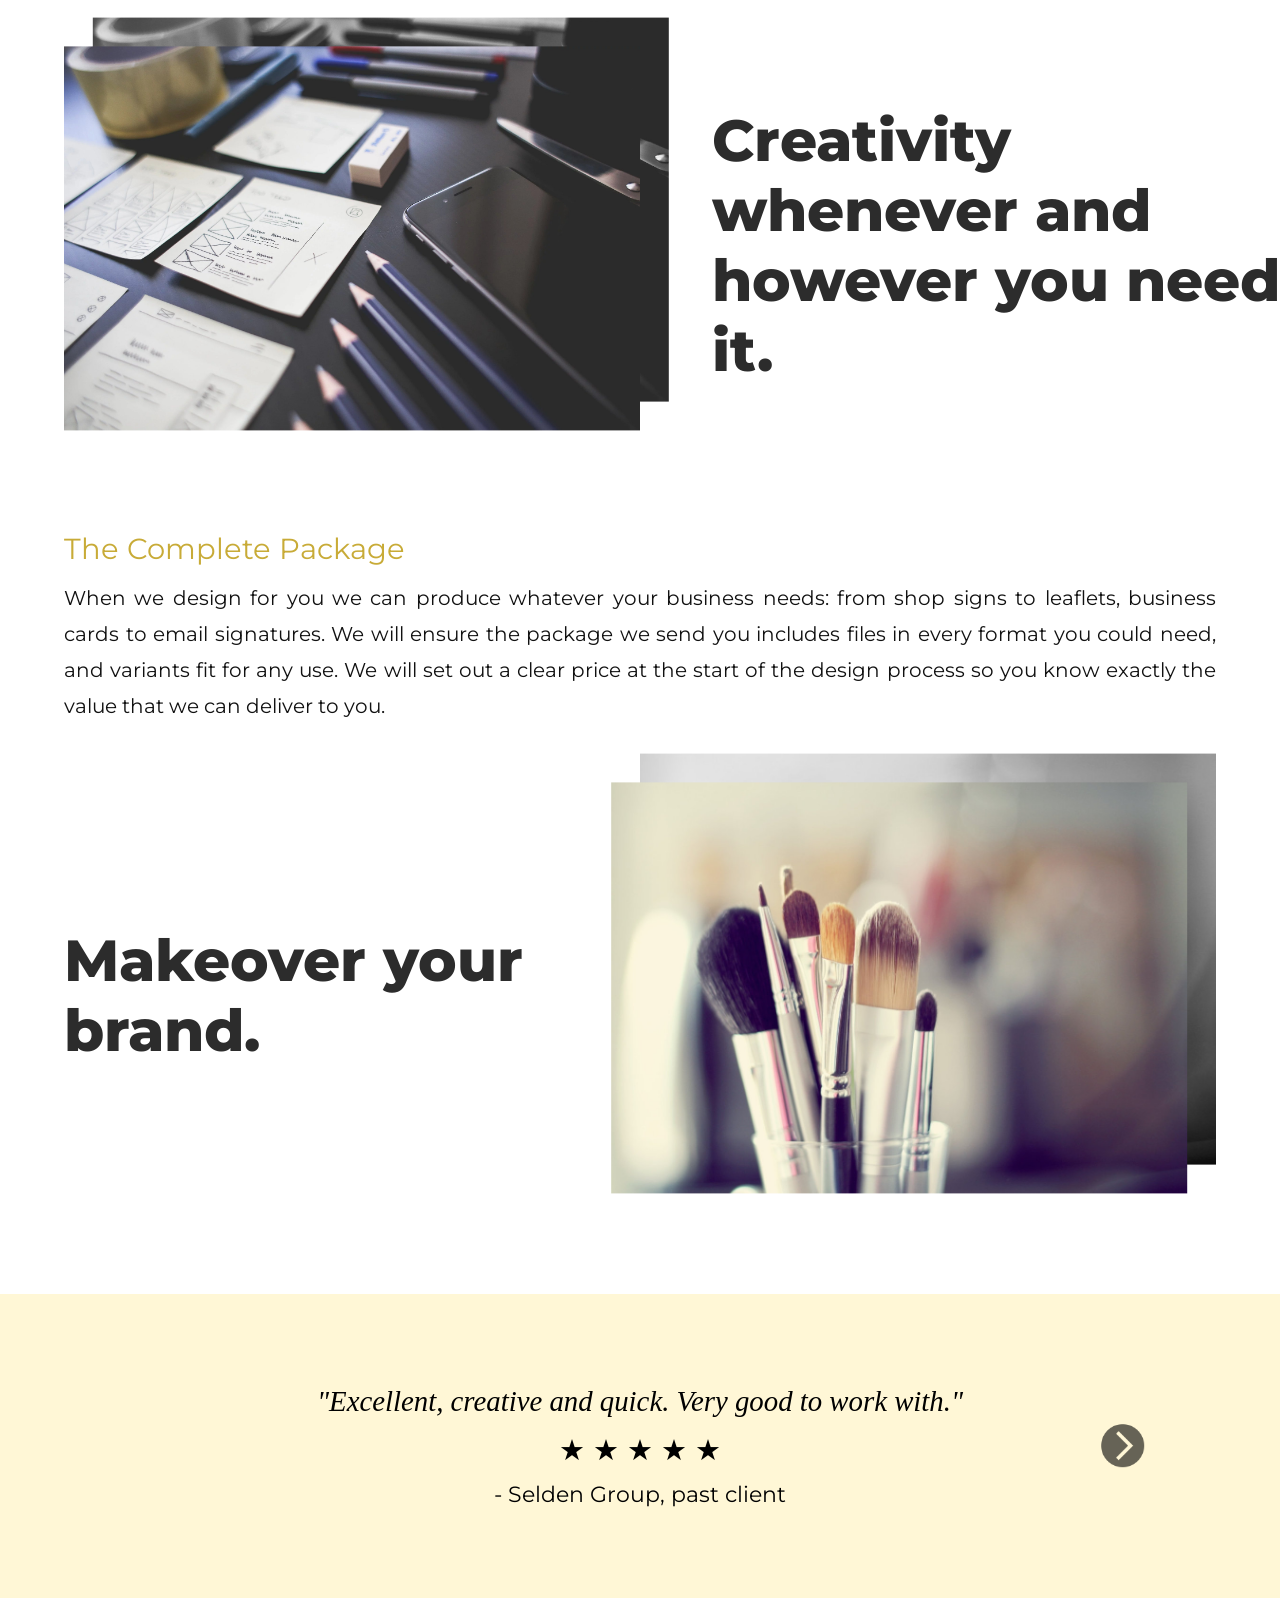
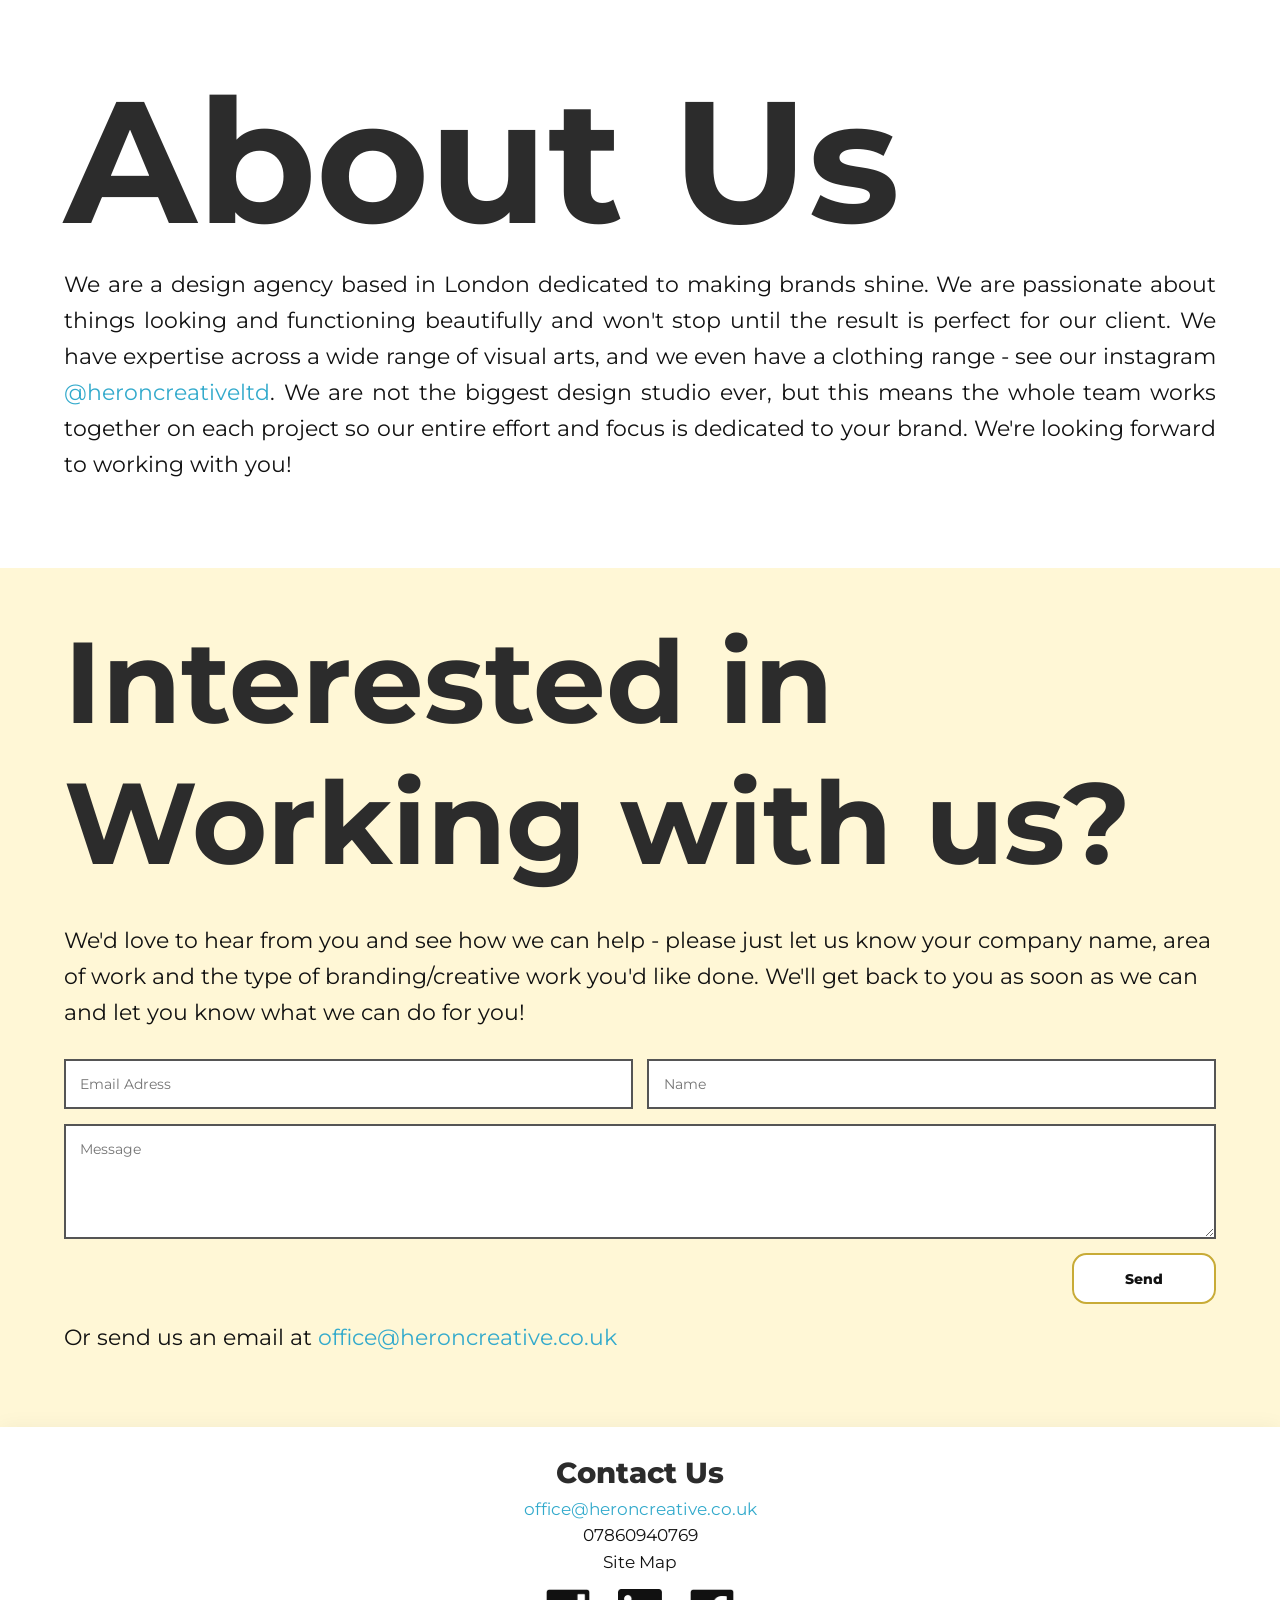
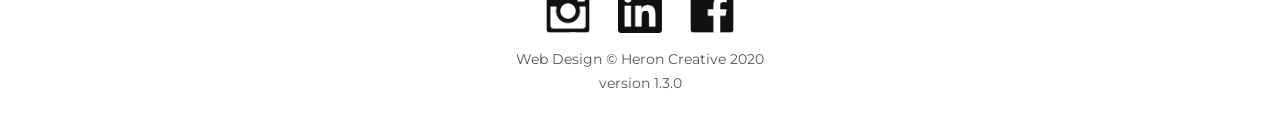
==== commit 74bc9de5: "touch response" ====
--- a/index.html
+++ b/index.html
@@ -262,7 +262,7 @@
 
 			<h2 id="contact-us-title"> Interested in Working with us? </h2>
 
-			<p class="above-message-form"> We'd love to hear from you and see how we can help. We'll get back to you as soon as we can and let you know what we can do for you. </p>
+			<p class="above-message-form"> We'd love to hear from you and see how we can help - please just let us know your company name, area of work and the type of branding/creative work you'd like done. We'll get back to you as soon as we can and let you know what we can do for you! </p>
 
 			<script src="js/form.js"> </script>
 
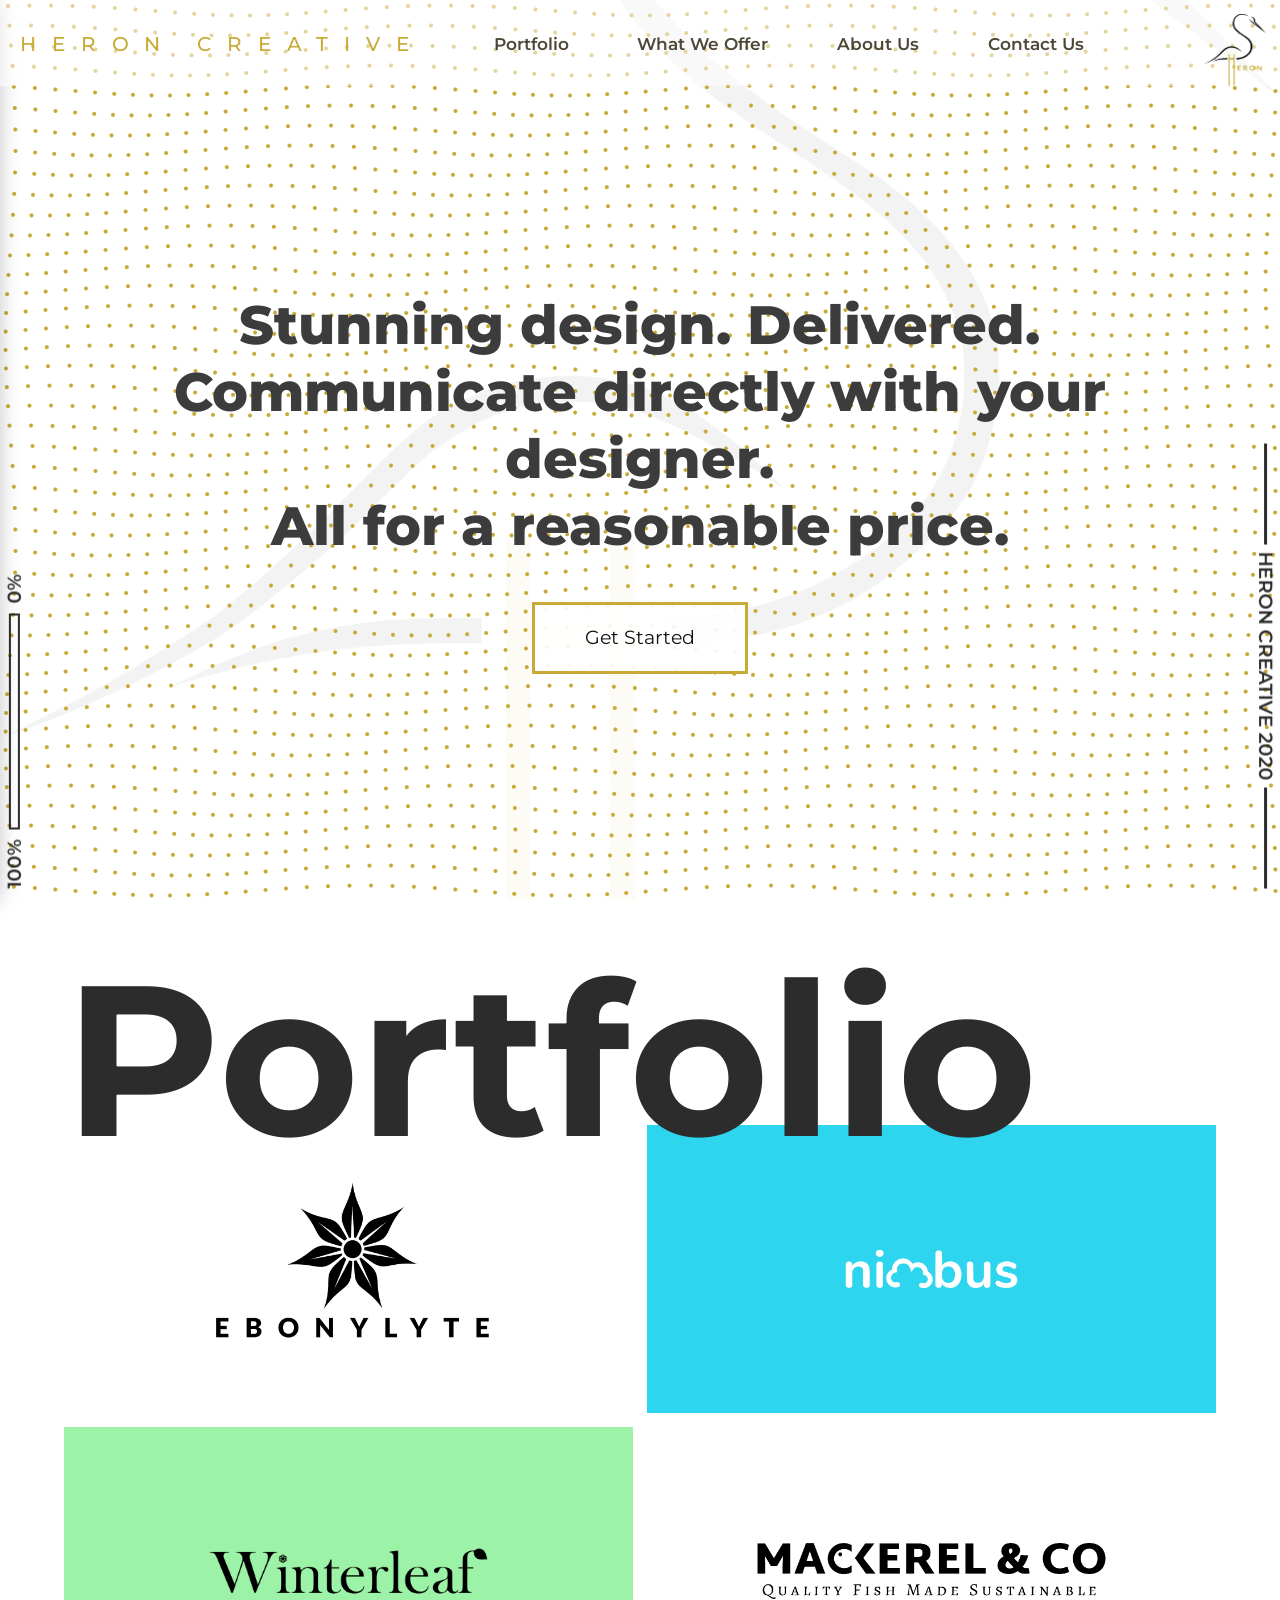
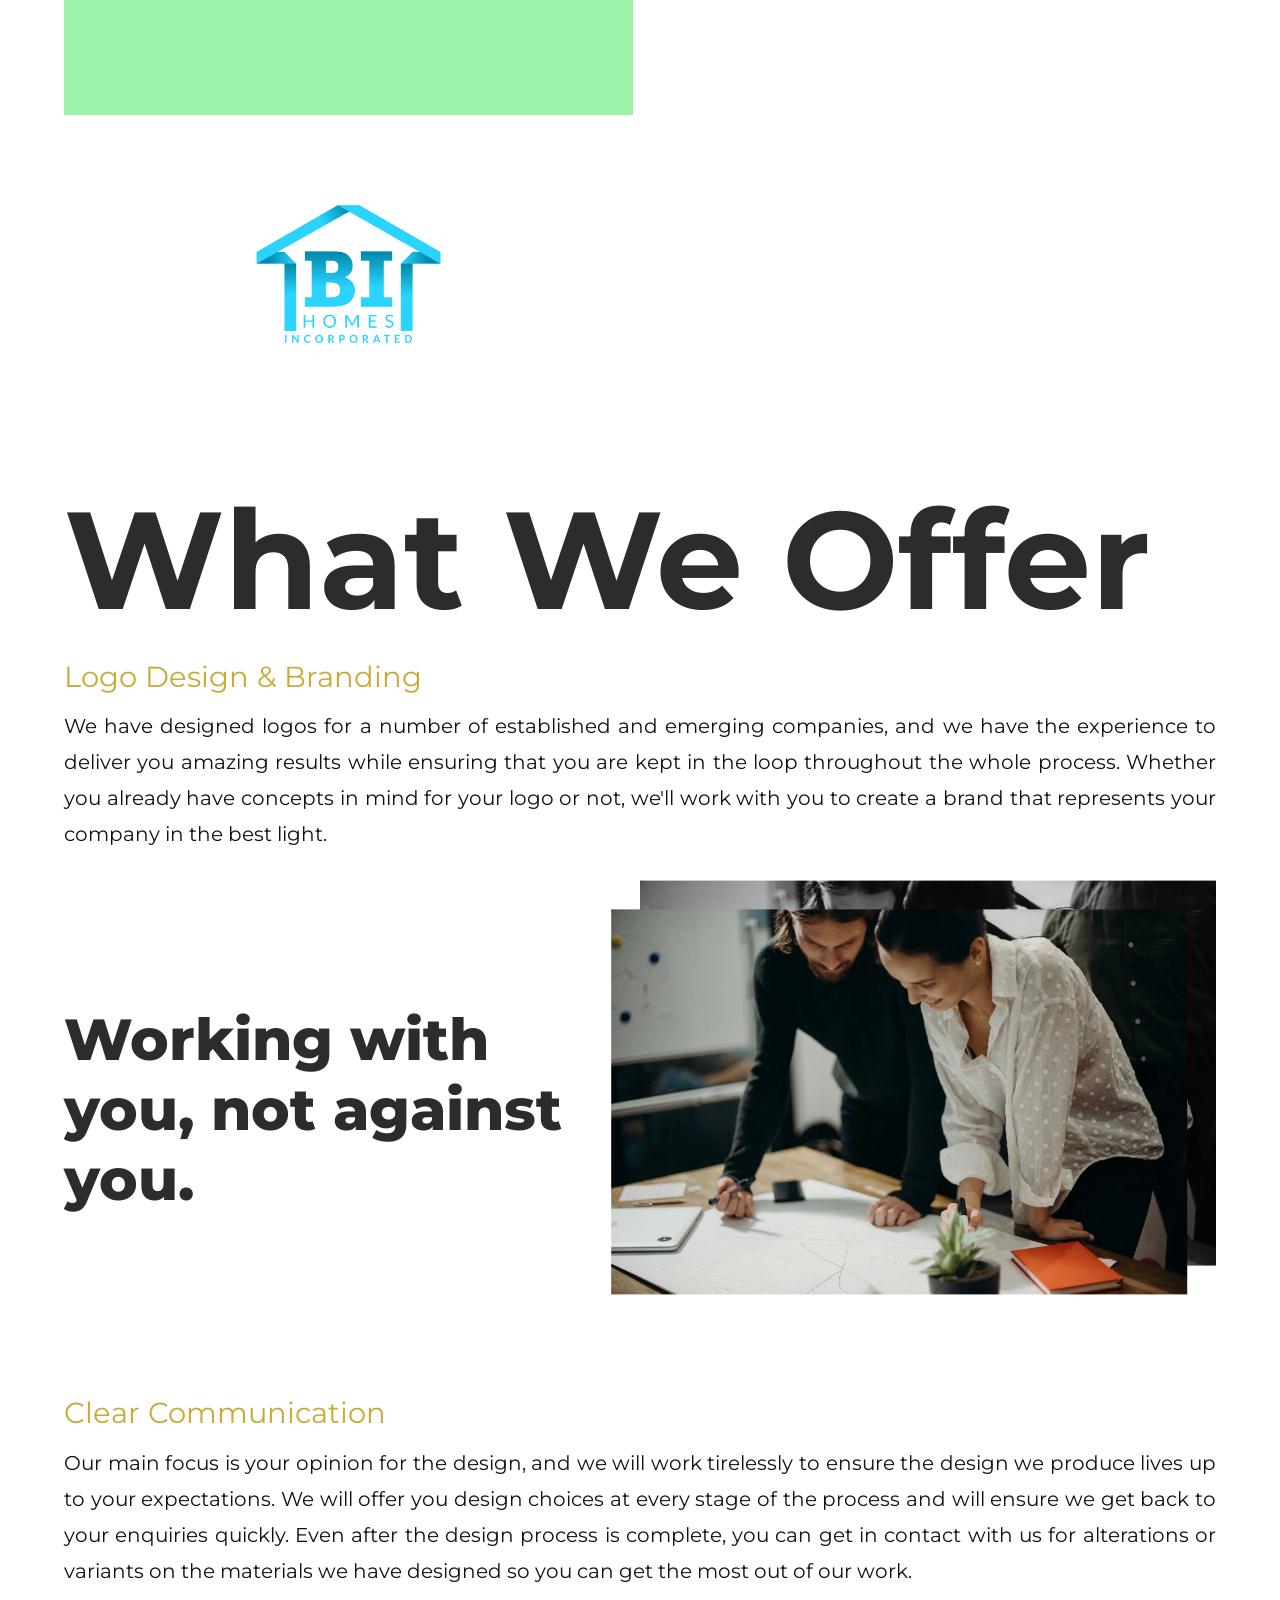
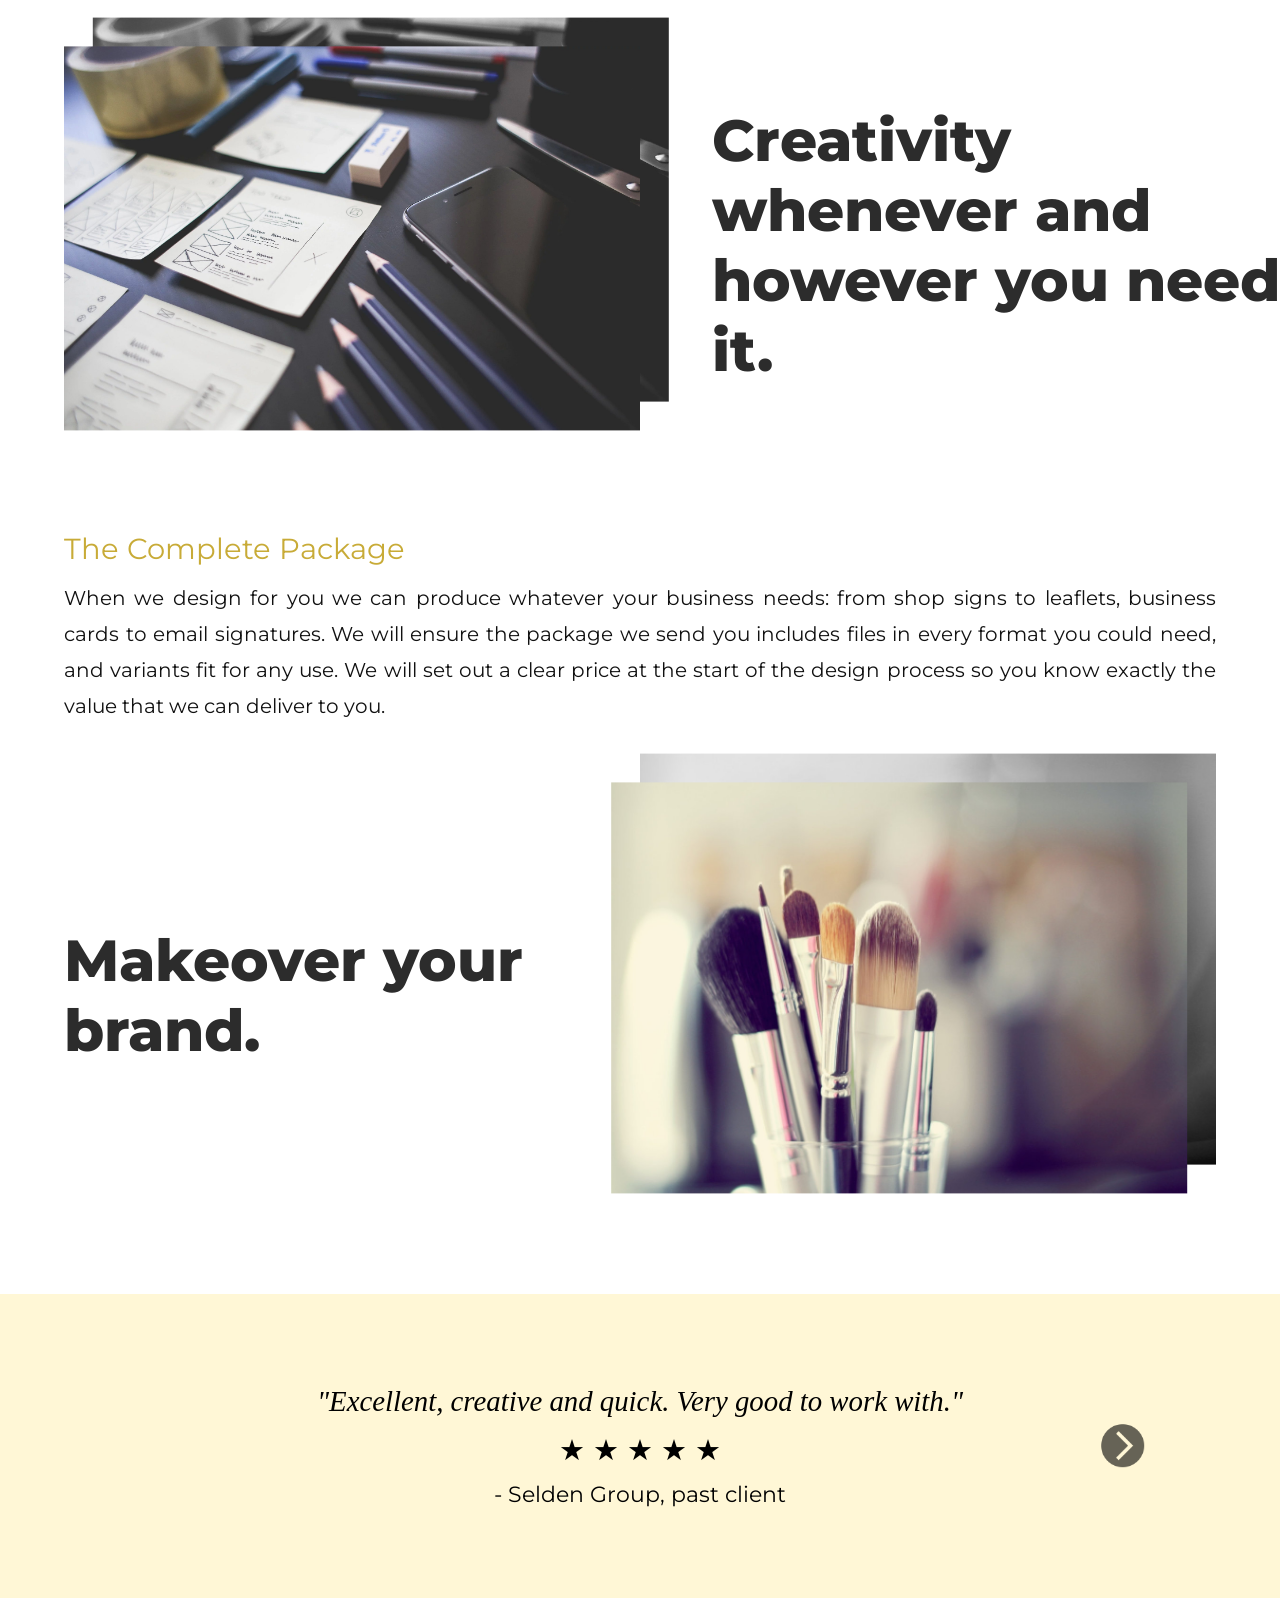
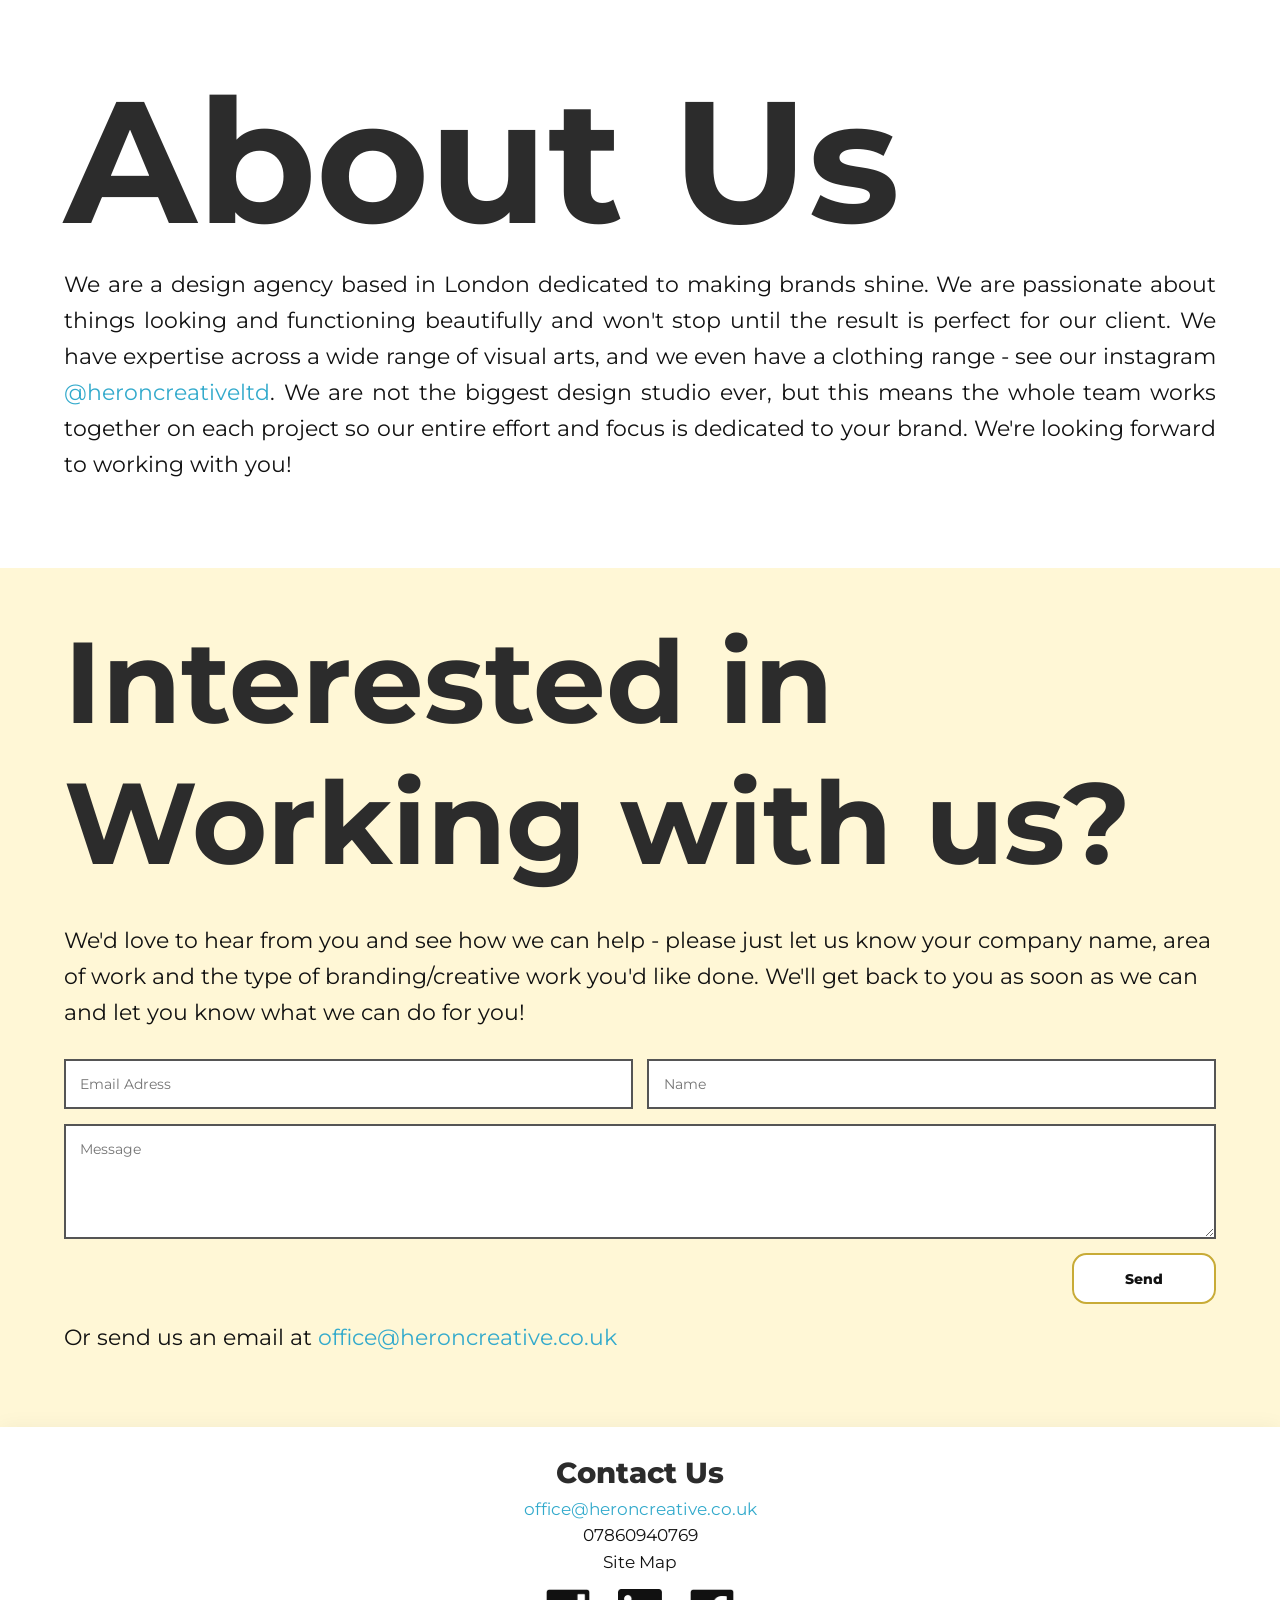
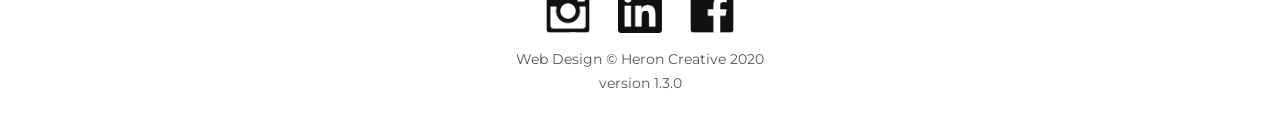
==== commit be04eaf1: "final!" ====
--- a/index.html
+++ b/index.html
@@ -141,7 +141,7 @@
 
 				<button type="button" class="get-started" onclick="getStarted()"> Get Started </button>
 
-				<p class="tip"> Click on the Background! </p>
+				<!-- <p class="tip"> Click on the Background! </p> -->
 
 			</div>
 		</div>
@@ -161,7 +161,7 @@
 				<a href="portfolio/winterleaf.html"> <div class="item" style="background-image: url(assets/winterleaf.png); grid-area: c;"> </div> </a>
 				<a href="portfolio/mackerel.html"> <div class="item" style="background-image: url(assets/mackerel.png); grid-area: d;"> </div> </a>
 				<a href="portfolio/bihomes.html"> <div class="item" style="background-image: url(assets/BIHomes.png); grid-area: e"> </div> </a>
-				<a href="portfolio/sunrise.html"> <div class="item" style="background-image: url(assets/sunrise.png); grid-area: f;"> </div> </a>
+				<!--<a href="portfolio/sunrise.html"> <div class="item" style="background-image: url(assets/sunrise.png); grid-area: f;"> </div> </a> -->
 
 			</div>
 		</div>
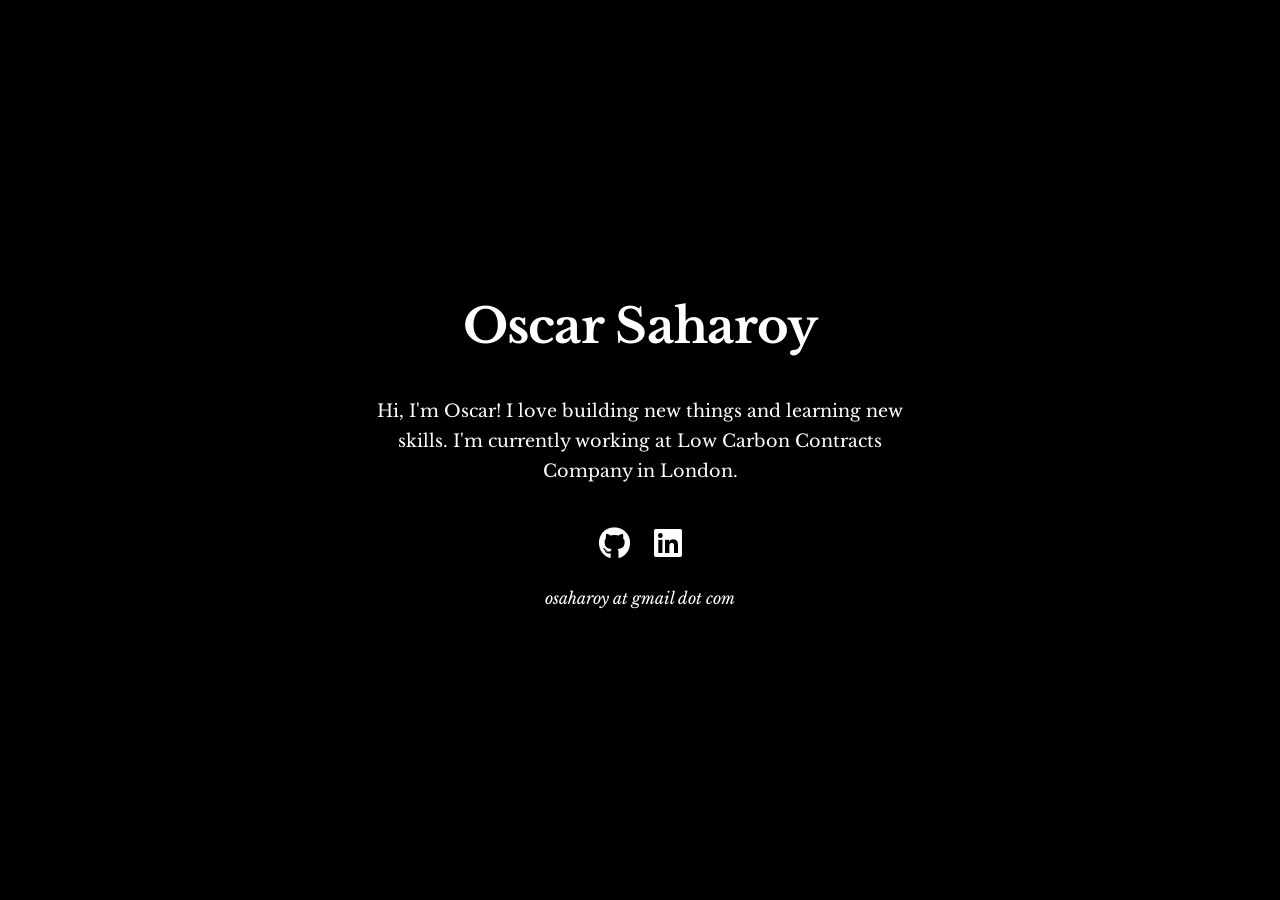
==== commit f5a3aa71: "Initial commit: Add personal portfolio page" ====
--- a/index.html
+++ b/index.html
@@ -1,319 +1,95 @@
-<!-- Heron Creative 2020 -->
+<!DOCTYPE html>
+<html lang="en">
+<head>
+    <meta charset="UTF-8">
+    <meta name="viewport" content="width=device-width, initial-scale=1.0">
+    <title>Oscar Saharoy - Developer</title>
+    <link rel="preconnect" href="https://fonts.googleapis.com">
+    <link rel="preconnect" href="https://fonts.gstatic.com" crossorigin>
+    <link href="https://fonts.googleapis.com/css2?family=Libre+Baskerville:wght@400;700&display=swap" rel="stylesheet">
+    <link rel="stylesheet" href="https://cdnjs.cloudflare.com/ajax/libs/font-awesome/6.0.0/css/all.min.css">
+    <style>
+        :root {
+            --primary-color: #ffffff;
+            --secondary-color: #753498;
+            --background-color: #000000;
+            --text-color: #ffffff;
+        }
 
-<!DOCTYPE html>
+        * {
+            margin: 0;
+            padding: 0;
+            box-sizing: border-box;
+        }
 
-<html>
+        body {
+            font-family: 'Libre Baskerville', serif;
+            line-height: 1.6;
+            color: var(--text-color);
+            background-color: var(--background-color);
+            min-height: 100vh;
+            display: flex;
+            align-items: center;
+            justify-content: center;
+        }
 
-<head>
-	<title> Heron Creative </title>
-	<meta name="description" content="Efficient And Affordable Graphic Design Studio - Invitations, Logos, Label Design And More">
-	
-	<link href="https://fonts.googleapis.com/css?family=Montserrat:300,400,600,800&display=swap" rel="stylesheet">
+        .container {
+            max-width: 600px;
+            margin: 0 auto;
+            padding: 2rem;
+            text-align: center;
+        }
 
-	<link href="css/style1.css" rel="stylesheet">
+        h1 {
+            font-size: 3rem;
+            margin-bottom: 2rem;
+            color: var(--primary-color);
+            font-weight: 700;
+            letter-spacing: -0.02em;
+        }
 
-	<link href="css/hamburgers.css" rel="stylesheet">
-	
-	<link rel="apple-touch-icon" sizes="180x180" href="assets/apple-touch-icon.png">
-	<link rel="icon" type="image/png" sizes="32x32" href="assets/favicon-32x32.png">
-	<link rel="icon" type="image/png" sizes="16x16" href="assets/favicon-16x16.png">
-	<link rel="icon" type="image/png" href="assets/favicon.png" sizes="180x180">
-	<link rel="manifest" href="assets/site.webmanifest">
-	<link rel="mask-icon" href="assets/safari-pinned-tab.svg" color="#5bbad5">
-	<link rel="shortcut icon" href="assets/favicon.ico">
-	<meta name="msapplication-TileColor" content="#00aba9">
-	<meta name="msapplication-config" content="assets/browserconfig.xml">
-	<meta name="theme-color" content="#ffffff">
+        .bio {
+            font-size: 1.1rem;
+            margin-bottom: 2rem;
+            line-height: 1.7;
+        }
 
-	<meta charset="utf-8"/>
-	
-	<meta name="viewport" content="width=device-width, initial-scale=1.0">
+        .social-links {
+            display: flex;
+            justify-content: center;
+            gap: 1.5rem;
+            margin-bottom: 1rem;
+        }
 
-	<script src="js/textfit.js"> </script>
-	<script src="js/appear.js"> </script>
+        .social-link {
+            display: inline-block;
+            color: var(--primary-color);
+            text-decoration: none;
+            font-size: 2rem;
+        }
 
+        .email {
+            font-size: 1rem;
+            color: var(--primary-color);
+            font-style: italic;
+        }
+    </style>
 </head>
-
-
-<body class="body">
-
-	<div class="fade-in">
-
-	<div class="menu">
-
-		<div class="white-bg">
-
-			<h2> Menu </h2>
-
-			<span class="line"> </span>
-
-			<a href="#portfolio" class="menulink"> Portfolio </a>
-			<a href="#what-we-offer" class="menulink"> What We Offer </a>
-			<a href="#about-us" class="menulink"> About Us </a>
-			<a href="#contact-us" class="menulink"> Contact Us </a>
-			
-			<span class="line"> </span>
-
-			<div class="socials">
-
-				<a href="https://www.instagram.com/heroncreativeltd/"> 
-					<img src="assets/instagram.png"> 
-				</a>
-				
-				<a href="https://www.linkedin.com/company/heron-creative/">
-					<img src="assets/linkedin.png">
-				</a>
-
-				<a href="https://www.facebook.com/HeronCreativeTM/">
-					<img src="assets/facebook.png">
-				</a>
-
-			</div>
-		</div>
-	</div>
-
-	<div class="topbar">
-
-		<div class="topgrid">
-
-		<button class="hamburger hamburger--spin" type="button">
-			<span class="hamburger-box">
-				<span class="hamburger-inner"></span>
-			</span>
-		</button>
-
-		<div class="links-bar">
-
-			<a href="https://www.heroncreative.co.uk" class="topname"> <p>HERON CREATIVE</p> </a>
-
-			<a href="#portfolio" class="linkbarlink"> Portfolio </a>
-			<a href="#what-we-offer" class="linkbarlink"> What We Offer </a>
-			<a href="#about-us" class="linkbarlink"> About Us </a>
-			<a href="#contact-us" class="linkbarlink"> Contact Us </a>
-		</div>
-
-		<a href="https://www.heroncreative.co.uk" class="toplogo"> <img src="assets/flowRoot77.png" alt="logo" class="toplogo"/> </a>
-
-		</div>
-
-		<script src="js/menu.js"> </script>
-
-	</div>
-
-	<div class="slideInLeft">
-	<div class="side-text">
-
-			<span class="line"> </span>
-			<p> HERON CREATIVE 2020 </p>
-			<span class="line"> </span>
-
-	</div>
-	</div>
-
-
-	<div class="scroll-progress">
-
-			<p> 100% </p>
-			<span class="bar-fg"> </span>
-			<span class="bar-bg"> </span>
-			<p> 0% </p>
-
-			<script src="js/scrollprogress.js"> </script>
-
-	</div>
-
-
-	<div class="background">
-
-		<canvas id="canvas" width="700" height="1300"> </canvas>
-
-		<script src="js/canvas.js"> </script>
-
-		<div class="background-container">
-
-			<div class="slogan-container">
-
-				<p class="slogan">
-				Stunning design. Delivered. <br>
-				Communicate directly with your designer. <br>
-				All for a reasonable price.
-				</p>
-
-				<button type="button" class="get-started" onclick="getStarted()"> Get Started </button>
-
-				<!-- <p class="tip"> Click on the Background! </p> -->
-
-			</div>
-		</div>
-	</div>
-
-
-	<div id="portfolio" class="appear">
-
-		<div class="portfolio-container">
-
-			<h2 id="portfolio-title"> Portfolio </h2>
-
-			<div class="portfolio-grid">
-				
-				<a href="portfolio/ebonylyte.html"> <div class="item" style="background-image: url(assets/ebonylyte.png);grid-area: a;"> </div> </a>
-				<a href="portfolio/nimbus.html"> <div class="item" style="background-image: url(assets/nimbus.png); grid-area: b;"> </div> </a>
-				<a href="portfolio/winterleaf.html"> <div class="item" style="background-image: url(assets/winterleaf.png); grid-area: c;"> </div> </a>
-				<a href="portfolio/mackerel.html"> <div class="item" style="background-image: url(assets/mackerel.png); grid-area: d;"> </div> </a>
-				<a href="portfolio/bihomes.html"> <div class="item" style="background-image: url(assets/BIHomes.png); grid-area: e"> </div> </a>
-				<!--<a href="portfolio/sunrise.html"> <div class="item" style="background-image: url(assets/sunrise.png); grid-area: f;"> </div> </a> -->
-
-			</div>
-		</div>
-	</div>
-
-
-	<div id="what-we-offer">
-
-		<div class="text-container" class="appear">
-
-			<h2 id="what-we-offer-title" class="appear"> What We Offer </h2>
-
-			<h3> Logo Design & Branding </h3>
-
-			<p> We have designed logos for a number of established and emerging companies, and we have the experience to deliver you amazing results while ensuring that you are kept in the loop throughout the whole process. Whether you already have concepts in mind for your logo or not, we'll work with you to create a brand that represents your company in the best light.
-			
-			<div class="double-img appear">
-				<h3> Working with you, not against you. </h3>
-				<img src="assets/looking.jpg" class="img-2"/>
-				<img src="assets/looking.jpg" class="img-1"/>
-			</div>
-
-			<h3> Clear Communication </h3>
-
-			<p> Our main focus is your opinion for the design, and we will work tirelessly to ensure the design we produce lives up to your expectations. We will offer you design choices at every stage of the process and will ensure we get back to your enquiries quickly. Even after the design process is complete, you can get in contact with us for alterations or variants on the materials we have designed so you can get the most out of our work. </p>
-
-			<div class="double-img-left appear">
-				<h3> Creativity whenever and however you need it. </h3>
-				<img src="assets/office.jpg" class="img-2"/>
-				<img src="assets/office.jpg" class="img-1"/>
-			</div>
-
-			<h3> The Complete Package </h3>
-
-			<p> When we design for you we can produce whatever your business needs: from shop signs to leaflets, business cards to email signatures. We will ensure the package we send you includes files in every format you could need, and variants fit for any use. We will set out a clear price at the start of the design process so you know exactly the value that we can deliver to you. </p>
-
-			<div class="double-img appear">
-				<h3> Makeover your brand. </h3>
-				<img src="assets/brushes.jpg" class="img-2"/>
-				<img src="assets/brushes.jpg" class="img-1"/>
-			</div>
-
-		</div>
-	</div>
-
-
-	<div id="testimonials">
-
-		<div class="quotes-grid" id="quotes-grid">
-
-			<img src="assets/arrowcircle.png" class="left arrow" onclick="scroll_left()" id="left-arrow">
-
-			<div class="quote">
-				<p class="text"> "Excellent, creative and quick. Very good to work with." </p>
-				<p class="stars"> ★ ★ ★ ★ ★  </p>
-				<p class="name"> - Selden Group, past client </p>
-			</div>
-
-			<div class="quote">
-				<p class="text"> "This was an absolutely perfect job. It was exactly what I needed, it was completed quickly and expertly and communication was fast. It couldn't have been better." </p>
-				<p class="stars"> ★ ★ ★ ★ ★  </p>
-				<p class="name"> - Pacific Indigo, past client </p>
-			</div>
-
-			<div class="quote">
-				<p class="text"> "Very easy to work with. I recommend this studio!" </p>
-				<p class="stars"> ★ ★ ★ ★ ★  </p>
-				<p class="name"> - DocuKnight, past client </p>
-			</div>
-
-			<div class="quote">
-				<p class="text"> "Excellent work. Very responsive and easy to work with. I will definitely use this studio again." </p>
-				<p class="stars"> ★ ★ ★ ★ ★  </p>
-				<p class="name"> - Across the Line, past client </p>
-			</div>
-
-			<img src="assets/arrowcircle.png" class="right arrow" onclick="scroll_right()" id="right-arrow">
-
-			<script src="js/quotes.js"> </script>
-
-		</div>
-	</div>
-
-	<div id="about-us" class="appear">
-
-		<div class="text-container">
-
-			<h2 id="about-us-title"> About Us </h2>
-
-			<p> We are a design agency based in London dedicated to making brands shine. We are passionate about things looking and functioning beautifully and won't stop until the result is perfect for our client. We have expertise across a wide range of visual arts, and we even have a clothing range - see our instagram <a href="https://www.instagram.com/heroncreativeltd/">@heroncreativeltd</a>. We are not the biggest design studio ever, but this means the whole team works together on each project so our entire effort and focus is dedicated to your brand. We're looking forward to working with you! </p>	
-
-		</div>
-	</div>
-
-	<div id="contact-us">
-
-		<div class="text-container">
-
-			<h2 id="contact-us-title"> Interested in Working with us? </h2>
-
-			<p class="above-message-form"> We'd love to hear from you and see how we can help - please just let us know your company name, area of work and the type of branding/creative work you'd like done. We'll get back to you as soon as we can and let you know what we can do for you! </p>
-
-			<script src="js/form.js"> </script>
-
-			<form class="message-form" action="javascript: submitMessage(email_box1.value, name_box1.value, message_box1.value)">
-					<input id="email_box1" class="email-box" placeholder="Email Adress" name="email">
-					<input id="name_box1" class="name-box" placeholder="Name" name="name">
-					<textarea id="message_box1" class="message-box" placeholder="Message" name="mesage"></textarea>
-					<input class="message-send-button" type="submit" name="send" value="Send">
-				</form>
-
-			<p> Or send us an email at <a href="mailto:office@heroncreative.co.uk"> office@heroncreative.co.uk </a> </p>
-
-		</div>
-	</div>
-
-	<footer class="footer_container">
-
-		<div class="footer-grid">
-
-			<h3> Contact Us </h3>
-
-			<p> <a href="mailto:office@heroncreative.co.uk"> office@heroncreative.co.uk </a> </p>
-			<p> 07860940769 </p>
-
-			<p> Site Map </p>
-	
-			<div class="socials">
-			
-				<a href="https://www.instagram.com/heroncreativeltd/"> 
-					<img src="assets/instagram.png"> 
-				</a>
-				
-				<a href="https://www.linkedin.com/company/heron-creative/">
-					<img src="assets/linkedin.png">
-				</a>
-
-				<a href="https://www.facebook.com/HeronCreativeTM/">
-					<img src="assets/facebook.png">
-				</a>
-			
-			</div>
-
-			<p class="small"> Web Design © Heron Creative 2020 </p>
-			<p class="small"> version 1.3.0 </p>
-
-		</div>
-
-	</footer>
-
-	</div>
-	
+<body>
+    <div class="container">
+        <h1>Oscar Saharoy</h1>
+        <div class="bio">
+            <p>Hi, I'm Oscar! I love building new things and learning new skills. I'm currently working at Low Carbon Contracts Company in London.</p>
+        </div>
+        <div class="social-links">
+            <a href="https://github.com/OscarSaharoy" target="_blank" class="social-link">
+                <i class="fab fa-github"></i>
+            </a>
+            <a href="https://linkedin.com/in/oscar-saharoy" target="_blank" class="social-link">
+                <i class="fab fa-linkedin"></i>
+            </a>
+        </div>
+        <div class="email">osaharoy at gmail dot com</div>
+    </div>
 </body>
-
-</html>+</html> 
